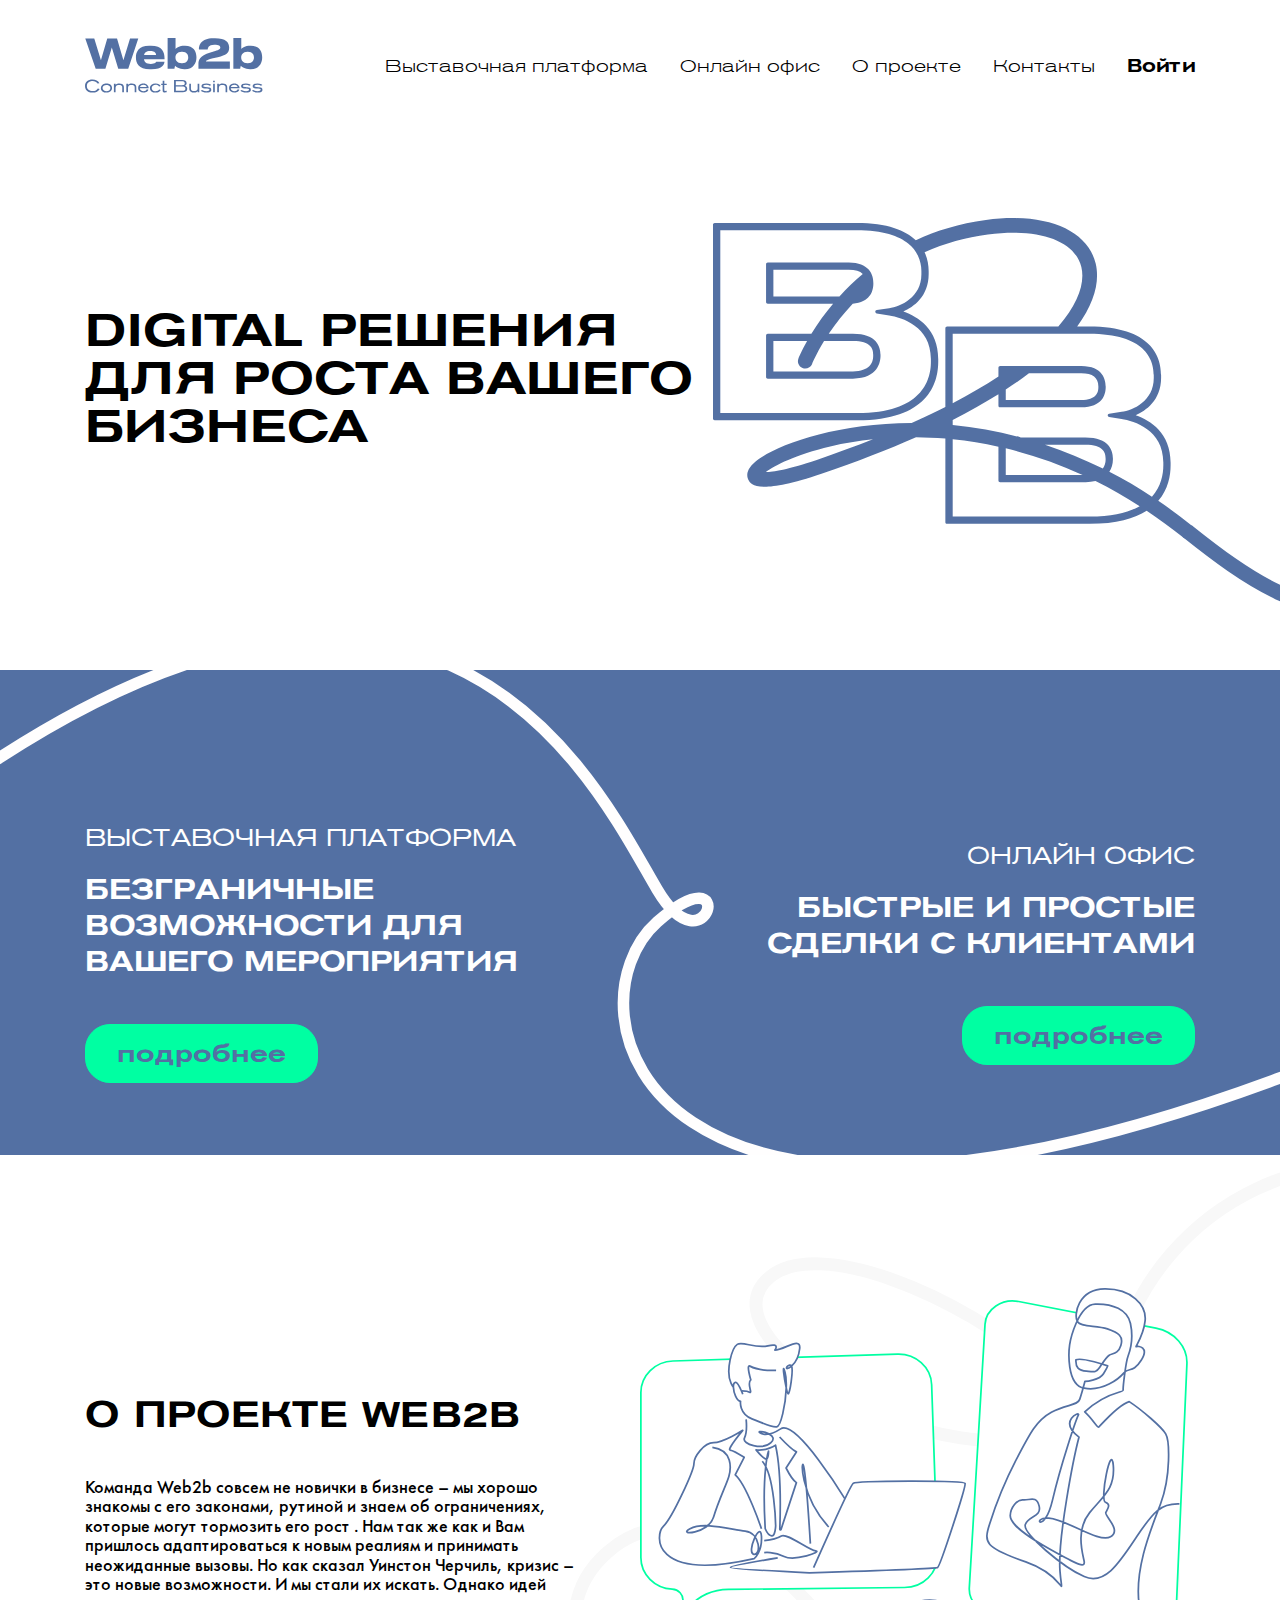
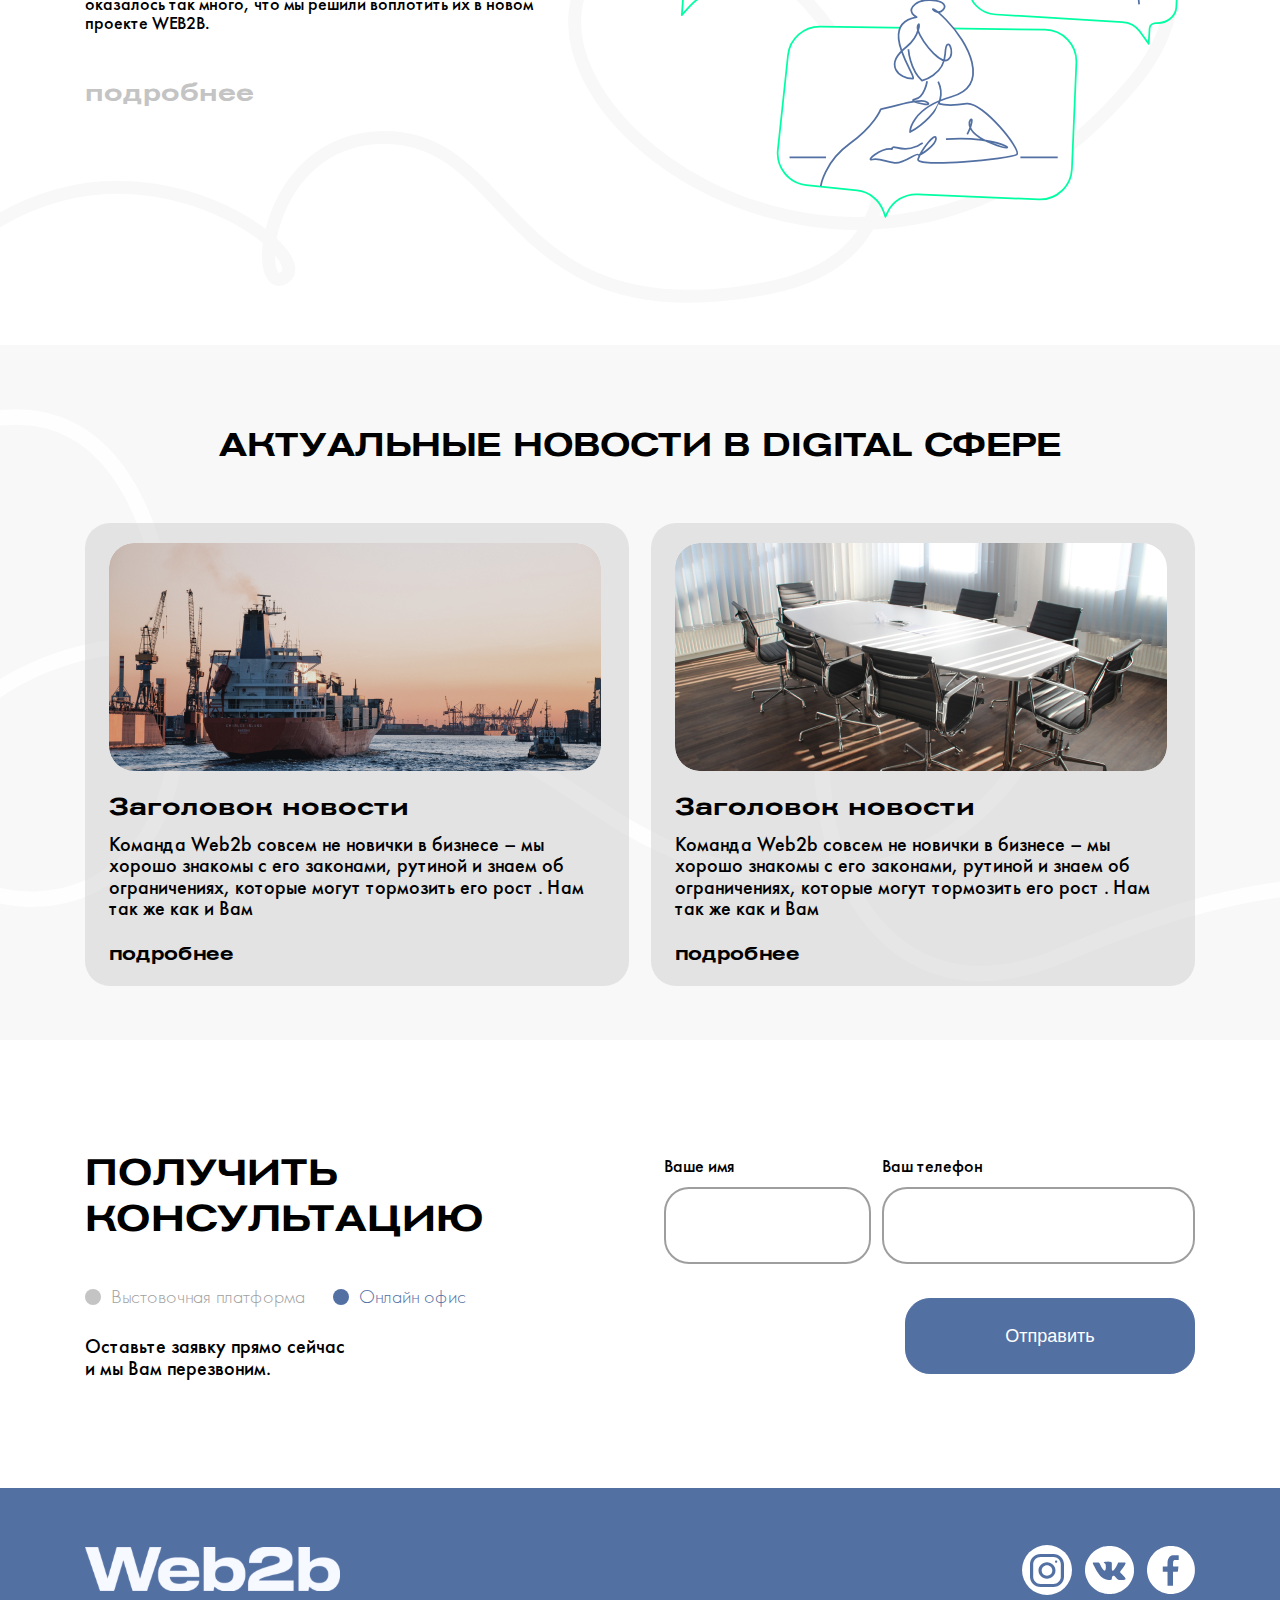
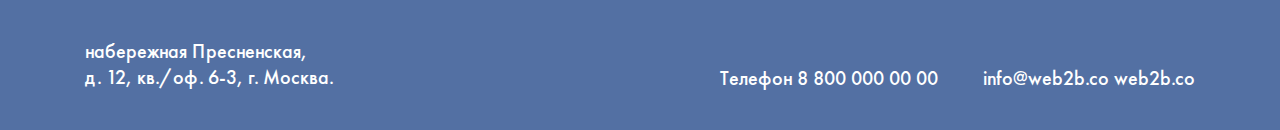
==== index.html @ a806c7de "create main page, desktop version" ====
<!doctype html>
<html lang="ru">

<head>
	<!-- Required meta tags -->
	<meta charset="utf-8">
	<meta name="viewport" content="width=device-width, initial-scale=1, shrink-to-fit=no">

	<!-- Styles -->
	<link rel="stylesheet" href="./css/styles.min.css">
	<title>Web2b</title>
</head>

<body>

	<header class="header">
		<div class="container">
			<div class="header__inner">
				<a href="/" class="logo__link">
					<img src="./img/logo.svg" alt="Web2b" class="logo">
				</a>
				<nav class="nav">
					<div class="nav__wrapper">
						<a href="#" class="nav__link">Выставочная платформа</a>
						<a href="#" class="nav__link">Онлайн офис</a>
						<a href="#" class="nav__link">О проекте</a>
						<a href="#" class="nav__link">Контакты</a>
						<a href="#" class="nav__link nav__link--enter"><b>Войти</b></a>
					</div>
				</nav>
			</div>
		</div>
	</header>

	<main>
		<section class="intro">
			<div class="container">
				<div class="intro__inner">
					<h1 class="intro__title">DIGITAL РЕШЕНИЯ<br>
						ДЛЯ РОСТА ВАШЕГО<br>
						БИЗНЕСА</h1>
					<img src="./img/main/intro.svg" alt="B2B" class="intro__logo">
				</div>
				<img src="./img/main/tail.svg" alt="Tail" class="intro__tail">
			</div>
		</section>

		<section class="capa">
			<div class="container">
				<div class="capa__inner">
					<div class="capa__item">
						<div class="capa__suptitle">ВЫСТАВОЧНАЯ ПЛАТФОРМА</div>
						<h2 class="capa__title">БЕЗГРАНИЧНЫЕ<br> ВОЗМОЖНОСТИ ДЛЯ<br> ВАШЕГО МЕРОПРИЯТИЯ</h2>
						<a href="#" class="capa__btn">подробнее</a>
					</div>

					<div class="capa__item">
						<div class="capa__suptitle">ОНЛАЙН ОФИС</div>
						<h2 class="capa__title">БЫСТРЫЕ И ПРОСТЫЕ<br> СДЕЛКИ С КЛИЕНТАМИ</h2>
						<a href="#" class="capa__btn">подробнее</a>
					</div>
				</div>
			</div>
			<!-- <img src="./img/main/capa.svg" alt="Background" class="capa__bg"> -->
		</section>

		<section class="about">
			<div class="container">
				<div class="about__inner">
					<div class="about__content">
						<h2 class="about__title">О ПРОЕКТЕ WEB2B</h2>
						<p class="about__text">
							Команда Web2b совсем не новички в бизнесе – мы хорошо знакомы с его законами, рутиной и знаем об
							ограничениях, которые могут тормозить его рост . Нам так же как и Вам пришлось адаптироваться к новым
							реалиям и принимать неожиданные вызовы. Но как сказал Уинстон Черчиль, кризис – это новые возможности. И
							мы стали их искать. Однако идей оказалось так много, что мы решили воплотить их в новом проекте WEB2B.
						</p>

						<p class="about__text about__text--hidden">
							Посещала ли Вас следующая мысль, когда вы собирали чемодан в очередную поездку на выставку или подписывали
							очередной счет на оплату накладных выставочных расходов: как было бы удобно не тратить 2-3 дня на
							командировку, а увидеть всю экспозицию на планшете, пообщаться с представителями компаний, увидеть их
							продукты и совершить сделку здесь и сейчас? Уверены, ответ утвердительный.
						</p>
						<a href="#" class="about__showmore">подробнее</a>
					</div>
					<img src="./img/main/about.svg" alt="Image" class="about__img">
				</div>
			</div>
		</section>

		<section class="news">
			<div class="container">
				<h2 class="news__title">АКТУАЛЬНЫЕ НОВОСТИ В DIGITAL СФЕРЕ</h2>
				<div class="news__inner">
					<div class="news__item">
						<img src="./img/main/news-1.jpg" alt="News" class="news__img">
						<h3 class="news__item__title">Заголовок новости</h3>
						<p class="news__description">Команда Web2b совсем не новички в бизнесе – мы хорошо знакомы с его законами,
							рутиной и знаем об ограничениях, которые могут тормозить его рост . Нам так же как и Вам </p>
						<a href="#" class="news__link">подробнее</a>
					</div>

					<div class="news__item">
						<img src="./img/main/news-2.jpg" alt="News" class="news__img">
						<h3 class="news__item__title">Заголовок новости</h3>
						<p class="news__description">Команда Web2b совсем не новички в бизнесе – мы хорошо знакомы с его законами,
							рутиной и знаем об ограничениях, которые могут тормозить его рост . Нам так же как и Вам </p>
						<a href="#" class="news__link">подробнее</a>
					</div>
				</div>
			</div>
		</section>

		<section class="help">
			<div class="container">
				<form class="form__radio" name="form__radio" id="form__radio">
					<div class="help__inner">
						<div class="help__content">
							<h2 class="help__title">Получить консультацию</h2>
							<div class="radio__wrapper">
								<div class="radio__item">
									<input type="radio" class="radio" name="radio" id="radio-1">
									<label class="radio__text" for="radio-1">Выстовочная платформа</label>
								</div>

								<div class="radio__item">
									<input type="radio" class="radio" name="radio" id="radio-2" checked>
									<label for="radio-2" class="radio__text">Онлайн офис</label>
								</div>
							</div>
							<p class="help__description">
								Оставьте заявку прямо сейчас<br>
								и мы Вам перезвоним.
							</p>
						</div>
						<div class="form__wrapper">
							<div class="form__fields">
								<div class="form__item">
									<label for="name" class="form__label">Ваше имя</label>
									<input id="name" type="text" class="form__input" required>
								</div>
								<div class="form__item">
									<label for="phone" class="form__label">Ваш телефон</label>
									<input id="phone" type="tel" class="form__input" required>
								</div>
							</div>
							<button class="form__btn" type="submit">Отправить</button>
						</div>
					</div>
				</form>
			</div>
		</section>
	</main>

	<footer class="footer">
		<div class="container">
			<div class="footer__inner">
				<div class="footer__left">
					<a href="/" class="logo__link">
						<img src="./img/logo-white.svg" alt="Web2b" class="logo">
					</a>
					<p class="footer__address">
						набережная Пресненская,<br>
						д. 12,
						кв./оф. 6-3, г. Москва.
					</p>
				</div>
				<div class="footer__right">
					<div class="social">
						<a href="#" class="social__item">
							<img src="./img/instagram.svg" alt="instagram">
						</a>
						<a href="#" class="social__item">
							<img src="./img/vk.svg" alt="vkontakte">
						</a>
						<a href="#" class="social__item">
							<img src="./img/fa.svg" alt="facebook">
						</a>
					</div>
					<div class="footer__contacts">
						<div class="footer__phone">
							Телефон 8 800 000 00 00
						</div>
						<div class="footer__email">
							info@web2b.co
							web2b.co
						</div>
					</div>
				</div>
			</div>
		</div>
	</footer>

	<!-- jQuery -->
	<script src="./js/include/jquery.min.js"></script>

	<!-- jQuery maskedinput -->
	<script src="./js/include/jquery.maskedinput.min.js"></script>

	<!-- Custom JS -->
	<script src="./js/scripts.min.js"></script>
</body>

</html>
---- css/styles.min.css ----
*{-webkit-box-sizing:border-box;box-sizing:border-box}a,abbr,acronym,address,applet,article,aside,audio,b,big,blockquote,body,canvas,caption,center,cite,code,dd,del,details,dfn,div,dl,dt,em,embed,fieldset,figcaption,figure,footer,form,h1,h2,h3,h4,h5,h6,header,hgroup,html,i,iframe,img,ins,kbd,label,legend,li,mark,menu,nav,object,ol,output,p,pre,q,ruby,s,samp,section,small,span,strike,strong,sub,summary,sup,table,tbody,td,tfoot,th,thead,time,tr,tt,u,ul,var,video{margin:0;padding:0;border:0;font-size:100%;font:inherit;vertical-align:baseline}article,aside,details,figcaption,figure,footer,header,hgroup,menu,nav,section{display:block}body{line-height:1}ol,ul{list-style:none}blockquote,q{quotes:none}blockquote:after,blockquote:before,q:after,q:before{content:"";content:none}table{border-collapse:collapse;border-spacing:0}html{overflow-x:hidden}body{font-family:"Akzidenz-Grotesk Pro";font-weight:300;font-size:18px;line-height:82.9%;color:#000;position:relative;overflow-x:hidden;min-width:320px;-webkit-box-sizing:border-box;box-sizing:border-box}img{max-width:100%}.no-xl{display:none}.xl{display:inline-block}.slick-slide{outline:0}.container{width:100%;max-width:1140px;margin:0 auto;padding:0 15px}.header{padding-top:38px}.header__inner{display:-webkit-box;display:-webkit-flex;display:-ms-flexbox;display:flex;-webkit-box-align:center;-webkit-align-items:center;-ms-flex-align:center;align-items:center;-webkit-box-pack:justify;-webkit-justify-content:space-between;-ms-flex-pack:justify;justify-content:space-between}.logo__link{-webkit-transition:all .2s linear;-o-transition:all .2s linear;transition:all .2s linear}.logo__link:hover{opacity:.7}.nav__wrapper{display:-webkit-box;display:-webkit-flex;display:-ms-flexbox;display:flex;-webkit-box-align:center;-webkit-align-items:center;-ms-flex-align:center;align-items:center;-webkit-box-pack:end;-webkit-justify-content:flex-end;-ms-flex-pack:end;justify-content:flex-end}.nav__link{display:inline-block;margin-left:32px;text-decoration:none;color:#000;border-bottom:1px solid transparent;-webkit-transition:all .2s linear;-o-transition:all .2s linear;transition:all .2s linear}.nav__link:hover{border-color:#000}.nav__link:first-child{margin-left:0}.nav__link--enter{font-weight:500}.nav__link--enter:hover{border-color:transparent;opacity:.7}.intro{padding-top:123px;height:575px}.intro .container{position:relative}.intro__tail{position:absolute;right:-135px;bottom:-80px}.intro__inner{display:-webkit-box;display:-webkit-flex;display:-ms-flexbox;display:flex;-webkit-box-align:center;-webkit-align-items:center;-ms-flex-align:center;align-items:center;-webkit-box-pack:justify;-webkit-justify-content:space-between;-ms-flex-pack:justify;justify-content:space-between}.intro__title{font-style:normal;font-weight:500;font-size:46px;line-height:105.8%}.capa{background:#5370a3 url(../img/main/capa.svg) no-repeat center;background-size:cover;padding-top:152px;padding-bottom:72px;position:relative}.capa__inner{display:-webkit-box;display:-webkit-flex;display:-ms-flexbox;display:flex;-webkit-box-align:center;-webkit-align-items:center;-ms-flex-align:center;align-items:center;-webkit-box-pack:justify;-webkit-justify-content:space-between;-ms-flex-pack:justify;justify-content:space-between}.capa__item:last-child{text-align:right}.capa__item:last-child .capa__title{text-align:right}.capa__suptitle{font-style:normal;font-weight:400;font-size:24px;line-height:31px;color:#fff;margin-bottom:18px}.capa__title{font-style:normal;font-weight:500;font-size:28px;line-height:36px;color:#fff;margin-bottom:45px}.capa__btn{-webkit-transition:all .2s linear;-o-transition:all .2s linear;transition:all .2s linear;display:inline-block;font-weight:500;font-size:24px;line-height:31px;color:#5370a3;background:#00ffa2;text-decoration:none;border:1px solid #00ffa2;border-radius:25px;padding:13px 31px;z-index:4}.capa__btn:hover{color:#00ffa2;background:0 0}.about{height:790px;background:url(../img/main/about__bg.svg) no-repeat center;background-size:cover;display:-webkit-box;display:-webkit-flex;display:-ms-flexbox;display:flex;-webkit-box-align:center;-webkit-align-items:center;-ms-flex-align:center;align-items:center;-webkit-box-pack:center;-webkit-justify-content:center;-ms-flex-pack:center;justify-content:center}.about__inner{display:-webkit-box;display:-webkit-flex;display:-ms-flexbox;display:flex;-webkit-box-align:center;-webkit-align-items:center;-ms-flex-align:center;align-items:center;-webkit-box-pack:justify;-webkit-justify-content:space-between;-ms-flex-pack:justify;justify-content:space-between}.about__title{font-weight:500;font-size:36px;line-height:46px;margin-bottom:40px}.about__text{font-family:"Futura PT";font-style:normal;font-weight:400;font-size:18px;line-height:108%}.about__text--hidden{display:none;margin-top:25px}.about__text--hidden.active{display:block}.about__showmore{display:inline-block;margin-top:44px;color:#c4c4c4;font-weight:500;font-size:24px;line-height:31px;text-decoration:none;border-bottom:1px solid transparent;-webkit-transition:all .2s linear;-o-transition:all .2s linear;transition:all .2s linear}.about__showmore:hover{border-color:#c4c4c4}.about__content{width:45%}.about__img{width:50%}.news{background:#f8f8f8 url(../img/main/news__bg.svg) no-repeat center;background-size:cover;padding-top:79px;padding-bottom:54px}.news__title{font-weight:500;font-size:32px;line-height:41px;text-align:center;margin-bottom:58px}.news__inner{display:-webkit-box;display:-webkit-flex;display:-ms-flexbox;display:flex;-webkit-box-align:start;-webkit-align-items:flex-start;-ms-flex-align:start;align-items:flex-start;-webkit-box-pack:justify;-webkit-justify-content:space-between;-ms-flex-pack:justify;justify-content:space-between}.news__item{background:rgba(196,196,196,.4);border-radius:25px;padding:20px 24px;width:49%}.news__img{width:492px;height:228px;max-width:492px;max-height:228px;border-radius:25px}.news__item__title{font-weight:500;font-size:24px;line-height:31px;margin-top:18px;margin-bottom:12px}.news__description{font-family:Futura PT;font-style:normal;font-weight:400;font-size:20px;line-height:108%}.news__link{display:inline-block;font-weight:500;font-size:18px;line-height:23px;margin-top:22px;color:#000;text-decoration:none;border-bottom:1px solid transparent;-webkit-transition:all .2s linear;-o-transition:all .2s linear;transition:all .2s linear}.news__link:hover{border-color:#000}.help{overflow:hidden;padding:109px 0}.help__inner{display:-webkit-box;display:-webkit-flex;display:-ms-flexbox;display:flex;-webkit-box-align:center;-webkit-align-items:center;-ms-flex-align:center;align-items:center;-webkit-box-pack:justify;-webkit-justify-content:space-between;-ms-flex-pack:justify;justify-content:space-between}.help__title{font-weight:500;font-size:36px;line-height:46px;text-transform:uppercase}.radio__wrapper{margin-top:45px;display:-webkit-box;display:-webkit-flex;display:-ms-flexbox;display:flex;-webkit-box-align:center;-webkit-align-items:center;-ms-flex-align:center;align-items:center;-webkit-box-pack:start;-webkit-justify-content:flex-start;-ms-flex-pack:start;justify-content:flex-start;font-family:Futura PT;font-style:normal;font-weight:300;font-size:20px;line-height:108%;color:#9e9e9e}.radio__item:first-child{margin-right:28px}.radio{position:absolute;z-index:-1;opacity:0}.radio+label{display:-webkit-inline-box;display:-webkit-inline-flex;display:-ms-inline-flexbox;display:inline-flex;-webkit-box-align:center;-webkit-align-items:center;-ms-flex-align:center;align-items:center;-webkit-user-select:none;-moz-user-select:none;-ms-user-select:none;user-select:none}.radio+label::before{content:"";display:inline-block;width:16px;height:16px;-webkit-flex-shrink:0;-ms-flex-negative:0;flex-shrink:0;-webkit-box-flex:0;-webkit-flex-grow:0;-ms-flex-positive:0;flex-grow:0;background:#c4c4c4;border-radius:50%;margin-right:10px;background-repeat:no-repeat;background-position:center center;background-size:50% 50%}.radio:checked+label{color:#5370a3}.radio:checked+label::before{border-color:#5370a3;background-color:#5370a3}.help__description{font-family:Futura PT;font-style:normal;font-weight:400;font-size:20px;line-height:108%;margin-top:27px}.form__item{display:-webkit-box;display:-webkit-flex;display:-ms-flexbox;display:flex;-webkit-box-align:start;-webkit-align-items:flex-start;-ms-flex-align:start;align-items:flex-start;-webkit-box-pack:start;-webkit-justify-content:flex-start;-ms-flex-pack:start;justify-content:flex-start;-webkit-box-orient:vertical;-webkit-box-direction:normal;-webkit-flex-direction:column;-ms-flex-direction:column;flex-direction:column}.form__wrapper{width:55%;text-align:right}.form__fields{display:-webkit-box;display:-webkit-flex;display:-ms-flexbox;display:flex;-webkit-box-align:center;-webkit-align-items:center;-ms-flex-align:center;align-items:center;-webkit-box-pack:justify;-webkit-justify-content:space-between;-ms-flex-pack:justify;justify-content:space-between;width:100%}.form__item:first-child{width:39%}.form__item:last-child{width:59%}.form__label{font-family:Futura PT;font-style:normal;font-weight:400;font-size:18px;line-height:23px;margin-bottom:10px}.form__input{border:2px solid #9e9e9e;-webkit-box-sizing:border-box;box-sizing:border-box;border-radius:25px;height:77px;outline:0;width:100%;text-align:center;font-family:Futura PT;font-style:normal;font-weight:400;font-size:24px;line-height:31px;color:#000}.form__input:active,.form__input:focus,.form__input:hover{outline:0}.form__btn{margin-top:34px;width:290px;height:76px;background:#5370a3;border-radius:25px;border:none;outline:0;color:#fff;font-weight:500;font-size:18px;line-height:23px;cursor:pointer;border:1px solid #5370a3;-webkit-transition:all .2s linear;-o-transition:all .2s linear;transition:all .2s linear}.form__btn:hover{color:#5370a3;background:0 0}.footer{background:#5370a3;padding-top:57px;padding-bottom:39px;font-family:Futura PT;font-style:normal;font-weight:400;font-size:20px;line-height:26px;color:#fff}.footer__inner{display:-webkit-box;display:-webkit-flex;display:-ms-flexbox;display:flex;-webkit-box-align:center;-webkit-align-items:center;-ms-flex-align:center;align-items:center;-webkit-box-pack:justify;-webkit-justify-content:space-between;-ms-flex-pack:justify;justify-content:space-between}.footer__address{margin-top:41px}.social{display:-webkit-box;display:-webkit-flex;display:-ms-flexbox;display:flex;-webkit-box-align:center;-webkit-align-items:center;-ms-flex-align:center;align-items:center;-webkit-box-pack:end;-webkit-justify-content:flex-end;-ms-flex-pack:end;justify-content:flex-end}.social__item{margin-left:13px;-webkit-transition:opacity .2s linear;-o-transition:opacity .2s linear;transition:opacity .2s linear}.social__item:first-child{margin-left:0}.social__item:hover{opacity:.7}.footer__contacts{display:-webkit-box;display:-webkit-flex;display:-ms-flexbox;display:flex;-webkit-box-align:center;-webkit-align-items:center;-ms-flex-align:center;align-items:center;-webkit-box-pack:end;-webkit-justify-content:flex-end;-ms-flex-pack:end;justify-content:flex-end;margin-top:64px}.footer__email{margin-left:45px}@media (max-width:1199px){.no-md{display:none}.md{display:inline-block}}@media (max-width:767px){.no-xs{display:none}.xs{display:inline-block}}@font-face{font-family:"Akzidenz-Grotesk Pro";src:url(../fonts/akzidenzgroteskpro/akzidenzgroteskpro-lightex.ttf) format("truetype");font-weight:300;font-style:normal}@font-face{font-family:"Akzidenz-Grotesk Pro";src:url(../fonts/akzidenzgroteskpro/akzidenzgroteskpro-ext.ttf) format("truetype");font-weight:400;font-style:normal}@font-face{font-family:"Akzidenz-Grotesk Pro";src:url(../fonts/akzidenzgroteskpro/akzidenzgroteskpro-mdex.ttf) format("truetype");font-weight:500;font-style:normal}@font-face{font-family:"Akzidenz-Grotesk Pro";src:url(../fonts/akzidenzgroteskpro/akzidenzgroteskpro-boldex.ttf) format("truetype");font-weight:700;font-style:normal}@font-face{font-family:"Futura PT";src:url(../fonts/futurapt/futura_pt_light.ttf) format("truetype");font-weight:300;font-style:normal}@font-face{font-family:"Futura PT";src:url(../fonts/futurapt/FuturaPT-Medium.ttf) format("truetype");font-weight:500;font-style:normal}
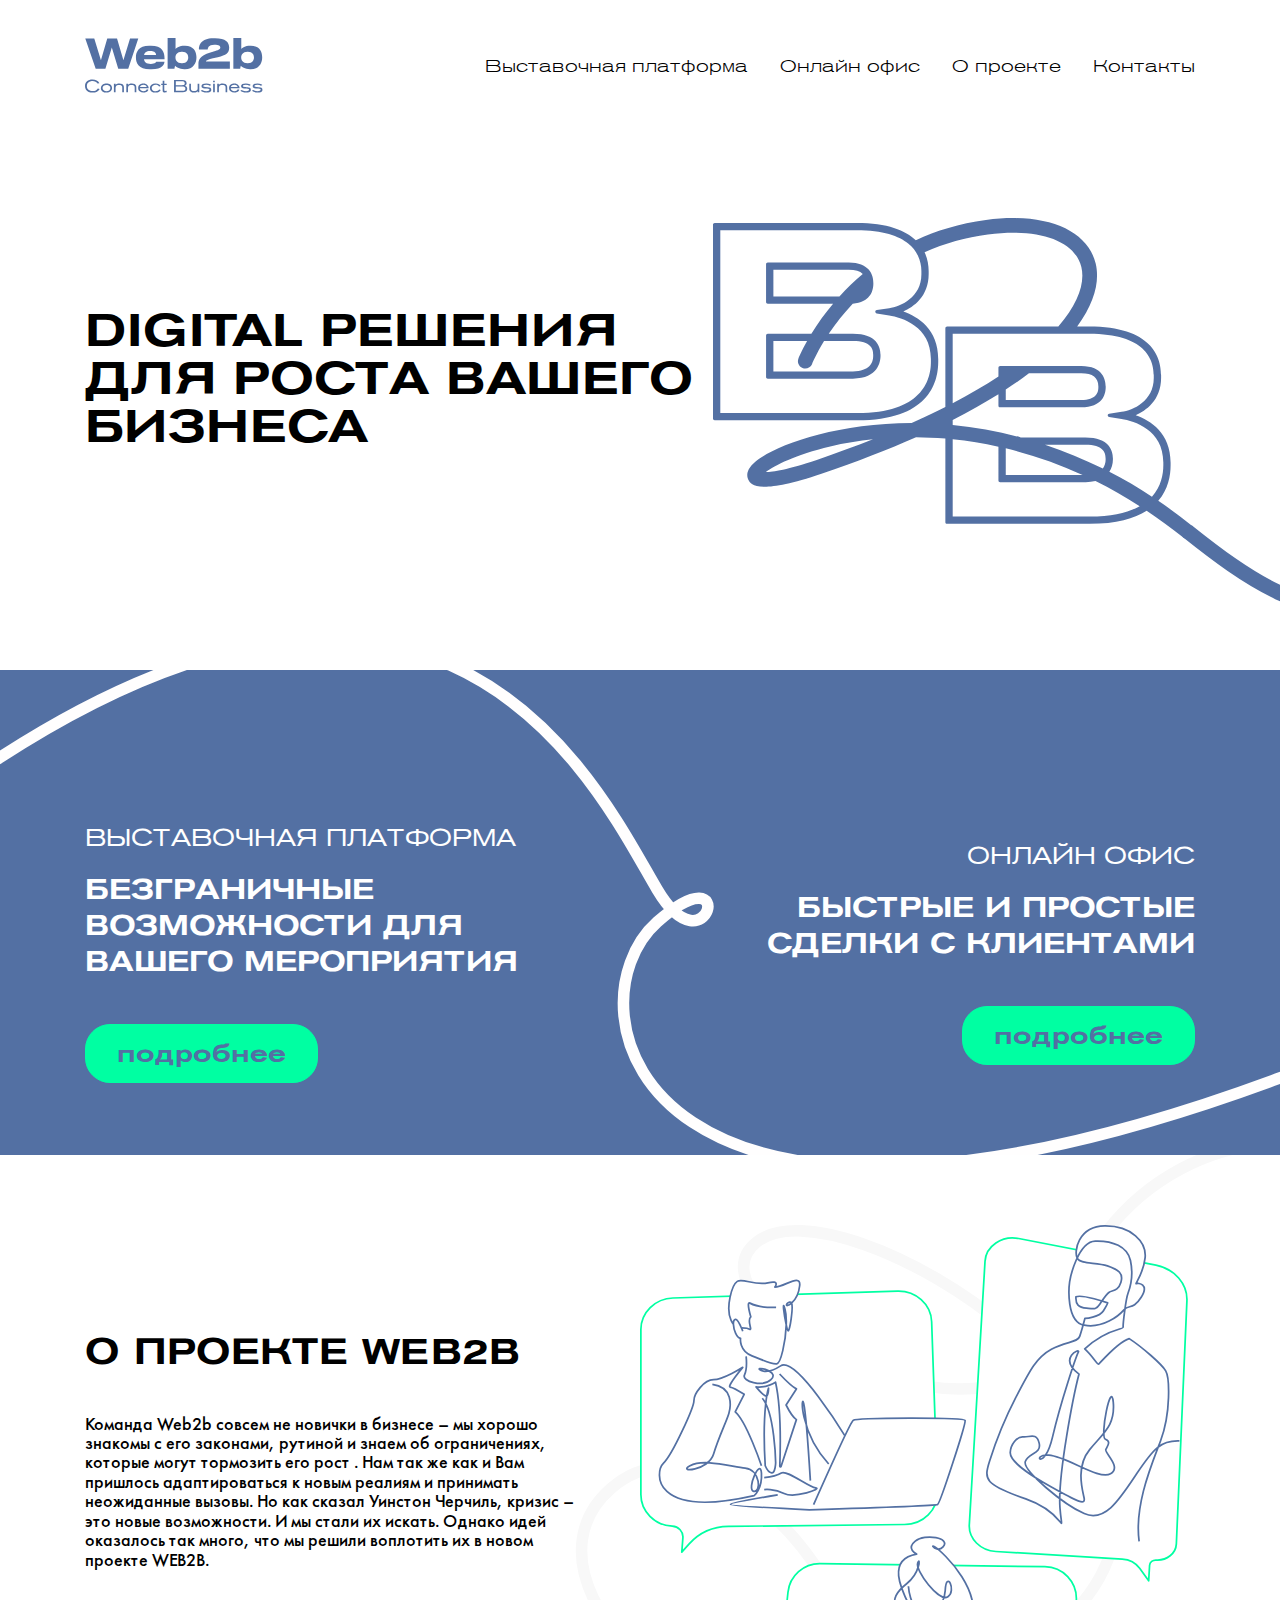
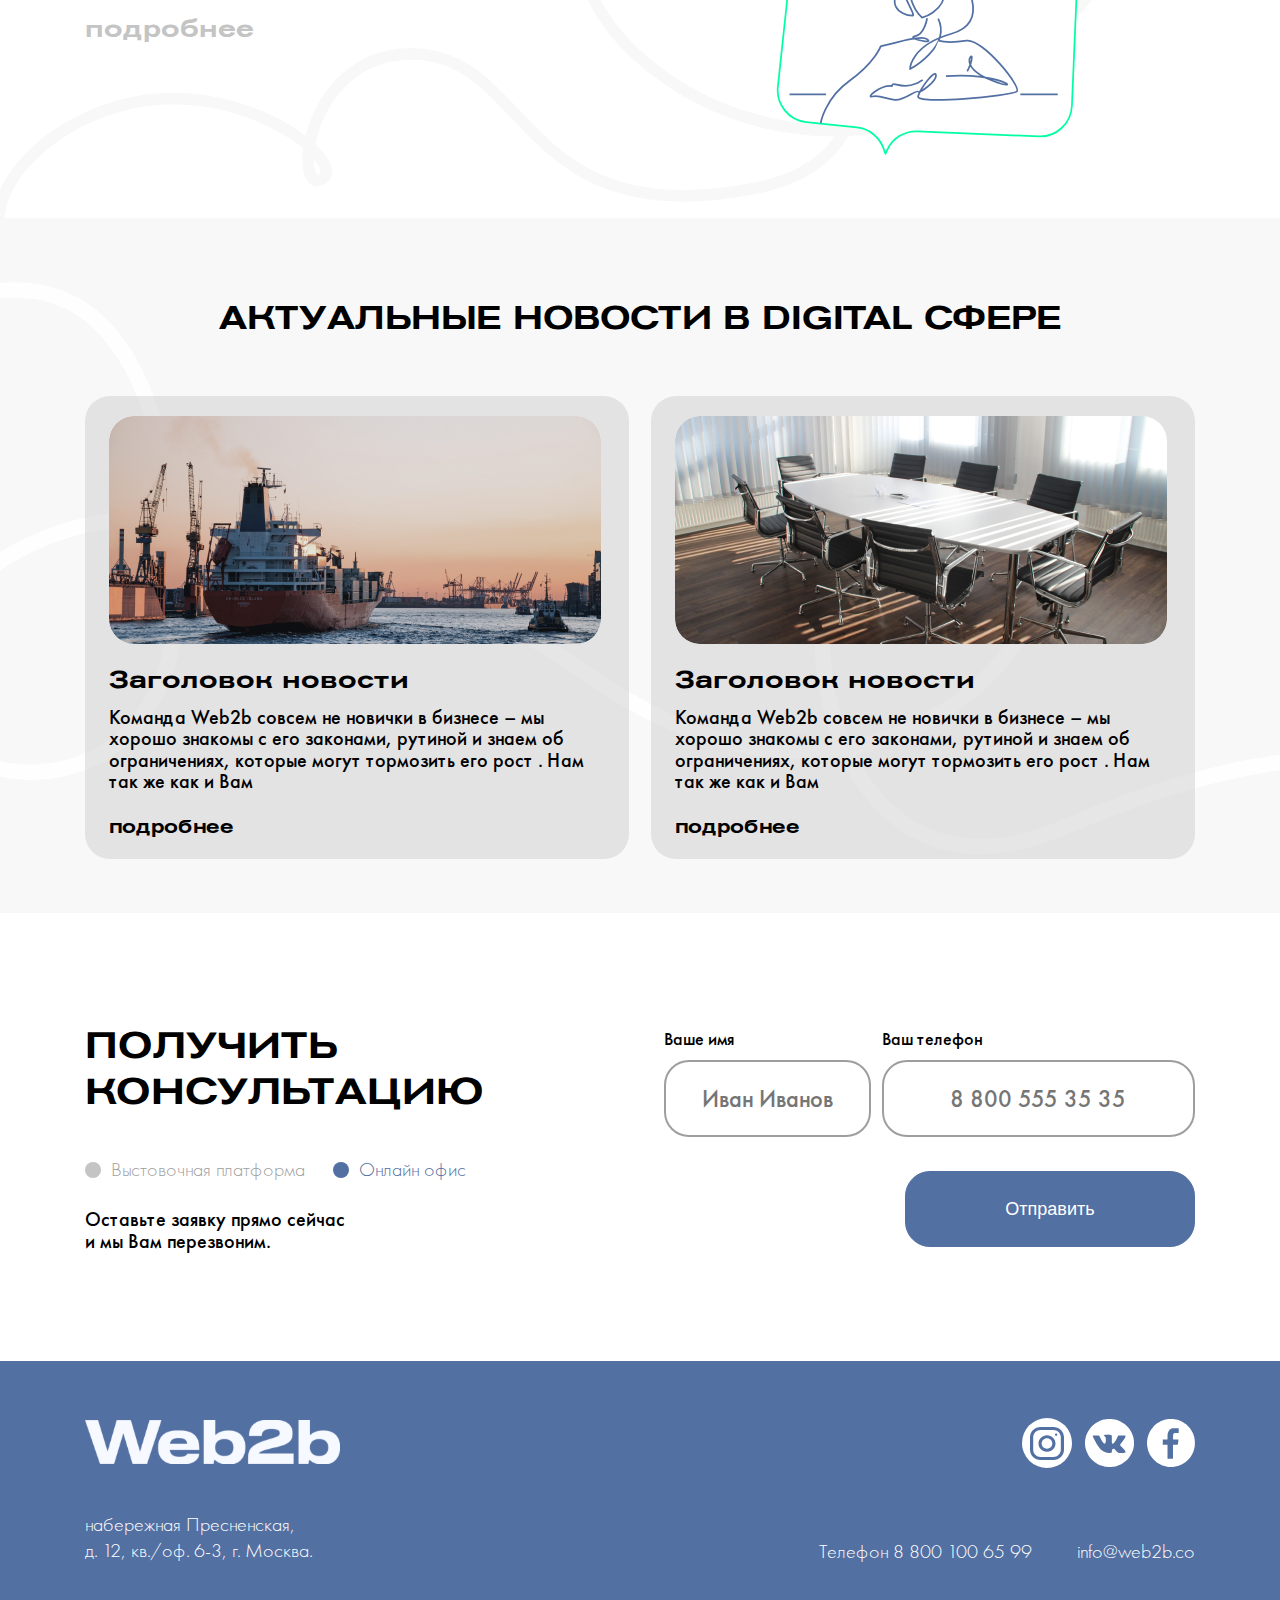
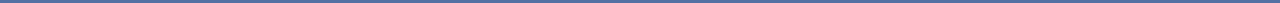
==== commit 742a471c: "enter changes" ====
--- a/index.html
+++ b/index.html
@@ -23,9 +23,8 @@
 					<div class="nav__wrapper">
 						<a href="#" class="nav__link">Выставочная платформа</a>
 						<a href="#" class="nav__link">Онлайн офис</a>
-						<a href="#" class="nav__link">О проекте</a>
-						<a href="#" class="nav__link">Контакты</a>
-						<a href="#" class="nav__link nav__link--enter"><b>Войти</b></a>
+						<a href="#about" class="nav__link">О проекте</a>
+						<a href="#footer" class="nav__link">Контакты</a>
 					</div>
 				</nav>
 			</div>
@@ -64,7 +63,7 @@
 			<!-- <img src="./img/main/capa.svg" alt="Background" class="capa__bg"> -->
 		</section>
 
-		<section class="about">
+		<section class="about" id="about">
 			<div class="container">
 				<div class="about__inner">
 					<div class="about__content">
@@ -138,11 +137,11 @@
 							<div class="form__fields">
 								<div class="form__item">
 									<label for="name" class="form__label">Ваше имя</label>
-									<input id="name" type="text" class="form__input" required>
+									<input id="name" type="text" class="form__input" placeholder="Иван Иванов" required>
 								</div>
 								<div class="form__item">
 									<label for="phone" class="form__label">Ваш телефон</label>
-									<input id="phone" type="tel" class="form__input" required>
+									<input id="phone" type="tel" class="form__input" placeholder="8 800 555 35 35" required>
 								</div>
 							</div>
 							<button class="form__btn" type="submit">Отправить</button>
@@ -153,7 +152,7 @@
 		</section>
 	</main>
 
-	<footer class="footer">
+	<footer class="footer" id="footer">
 		<div class="container">
 			<div class="footer__inner">
 				<div class="footer__left">
@@ -180,11 +179,10 @@
 					</div>
 					<div class="footer__contacts">
 						<div class="footer__phone">
-							Телефон 8 800 000 00 00
+							Телефон 8 800 100 65 99
 						</div>
 						<div class="footer__email">
 							info@web2b.co
-							web2b.co
 						</div>
 					</div>
 				</div>
--- a/css/styles.min.css
+++ b/css/styles.min.css
@@ -1 +1 @@
-*{-webkit-box-sizing:border-box;box-sizing:border-box}a,abbr,acronym,address,applet,article,aside,audio,b,big,blockquote,body,canvas,caption,center,cite,code,dd,del,details,dfn,div,dl,dt,em,embed,fieldset,figcaption,figure,footer,form,h1,h2,h3,h4,h5,h6,header,hgroup,html,i,iframe,img,ins,kbd,label,legend,li,mark,menu,nav,object,ol,output,p,pre,q,ruby,s,samp,section,small,span,strike,strong,sub,summary,sup,table,tbody,td,tfoot,th,thead,time,tr,tt,u,ul,var,video{margin:0;padding:0;border:0;font-size:100%;font:inherit;vertical-align:baseline}article,aside,details,figcaption,figure,footer,header,hgroup,menu,nav,section{display:block}body{line-height:1}ol,ul{list-style:none}blockquote,q{quotes:none}blockquote:after,blockquote:before,q:after,q:before{content:"";content:none}table{border-collapse:collapse;border-spacing:0}html{overflow-x:hidden}body{font-family:"Akzidenz-Grotesk Pro";font-weight:300;font-size:18px;line-height:82.9%;color:#000;position:relative;overflow-x:hidden;min-width:320px;-webkit-box-sizing:border-box;box-sizing:border-box}img{max-width:100%}.no-xl{display:none}.xl{display:inline-block}.slick-slide{outline:0}.container{width:100%;max-width:1140px;margin:0 auto;padding:0 15px}.header{padding-top:38px}.header__inner{display:-webkit-box;display:-webkit-flex;display:-ms-flexbox;display:flex;-webkit-box-align:center;-webkit-align-items:center;-ms-flex-align:center;align-items:center;-webkit-box-pack:justify;-webkit-justify-content:space-between;-ms-flex-pack:justify;justify-content:space-between}.logo__link{-webkit-transition:all .2s linear;-o-transition:all .2s linear;transition:all .2s linear}.logo__link:hover{opacity:.7}.nav__wrapper{display:-webkit-box;display:-webkit-flex;display:-ms-flexbox;display:flex;-webkit-box-align:center;-webkit-align-items:center;-ms-flex-align:center;align-items:center;-webkit-box-pack:end;-webkit-justify-content:flex-end;-ms-flex-pack:end;justify-content:flex-end}.nav__link{display:inline-block;margin-left:32px;text-decoration:none;color:#000;border-bottom:1px solid transparent;-webkit-transition:all .2s linear;-o-transition:all .2s linear;transition:all .2s linear}.nav__link:hover{border-color:#000}.nav__link:first-child{margin-left:0}.nav__link--enter{font-weight:500}.nav__link--enter:hover{border-color:transparent;opacity:.7}.intro{padding-top:123px;height:575px}.intro .container{position:relative}.intro__tail{position:absolute;right:-135px;bottom:-80px}.intro__inner{display:-webkit-box;display:-webkit-flex;display:-ms-flexbox;display:flex;-webkit-box-align:center;-webkit-align-items:center;-ms-flex-align:center;align-items:center;-webkit-box-pack:justify;-webkit-justify-content:space-between;-ms-flex-pack:justify;justify-content:space-between}.intro__title{font-style:normal;font-weight:500;font-size:46px;line-height:105.8%}.capa{background:#5370a3 url(../img/main/capa.svg) no-repeat center;background-size:cover;padding-top:152px;padding-bottom:72px;position:relative}.capa__inner{display:-webkit-box;display:-webkit-flex;display:-ms-flexbox;display:flex;-webkit-box-align:center;-webkit-align-items:center;-ms-flex-align:center;align-items:center;-webkit-box-pack:justify;-webkit-justify-content:space-between;-ms-flex-pack:justify;justify-content:space-between}.capa__item:last-child{text-align:right}.capa__item:last-child .capa__title{text-align:right}.capa__suptitle{font-style:normal;font-weight:400;font-size:24px;line-height:31px;color:#fff;margin-bottom:18px}.capa__title{font-style:normal;font-weight:500;font-size:28px;line-height:36px;color:#fff;margin-bottom:45px}.capa__btn{-webkit-transition:all .2s linear;-o-transition:all .2s linear;transition:all .2s linear;display:inline-block;font-weight:500;font-size:24px;line-height:31px;color:#5370a3;background:#00ffa2;text-decoration:none;border:1px solid #00ffa2;border-radius:25px;padding:13px 31px;z-index:4}.capa__btn:hover{color:#00ffa2;background:0 0}.about{height:790px;background:url(../img/main/about__bg.svg) no-repeat center;background-size:cover;display:-webkit-box;display:-webkit-flex;display:-ms-flexbox;display:flex;-webkit-box-align:center;-webkit-align-items:center;-ms-flex-align:center;align-items:center;-webkit-box-pack:center;-webkit-justify-content:center;-ms-flex-pack:center;justify-content:center}.about__inner{display:-webkit-box;display:-webkit-flex;display:-ms-flexbox;display:flex;-webkit-box-align:center;-webkit-align-items:center;-ms-flex-align:center;align-items:center;-webkit-box-pack:justify;-webkit-justify-content:space-between;-ms-flex-pack:justify;justify-content:space-between}.about__title{font-weight:500;font-size:36px;line-height:46px;margin-bottom:40px}.about__text{font-family:"Futura PT";font-style:normal;font-weight:400;font-size:18px;line-height:108%}.about__text--hidden{display:none;margin-top:25px}.about__text--hidden.active{display:block}.about__showmore{display:inline-block;margin-top:44px;color:#c4c4c4;font-weight:500;font-size:24px;line-height:31px;text-decoration:none;border-bottom:1px solid transparent;-webkit-transition:all .2s linear;-o-transition:all .2s linear;transition:all .2s linear}.about__showmore:hover{border-color:#c4c4c4}.about__content{width:45%}.about__img{width:50%}.news{background:#f8f8f8 url(../img/main/news__bg.svg) no-repeat center;background-size:cover;padding-top:79px;padding-bottom:54px}.news__title{font-weight:500;font-size:32px;line-height:41px;text-align:center;margin-bottom:58px}.news__inner{display:-webkit-box;display:-webkit-flex;display:-ms-flexbox;display:flex;-webkit-box-align:start;-webkit-align-items:flex-start;-ms-flex-align:start;align-items:flex-start;-webkit-box-pack:justify;-webkit-justify-content:space-between;-ms-flex-pack:justify;justify-content:space-between}.news__item{background:rgba(196,196,196,.4);border-radius:25px;padding:20px 24px;width:49%}.news__img{width:492px;height:228px;max-width:492px;max-height:228px;border-radius:25px}.news__item__title{font-weight:500;font-size:24px;line-height:31px;margin-top:18px;margin-bottom:12px}.news__description{font-family:Futura PT;font-style:normal;font-weight:400;font-size:20px;line-height:108%}.news__link{display:inline-block;font-weight:500;font-size:18px;line-height:23px;margin-top:22px;color:#000;text-decoration:none;border-bottom:1px solid transparent;-webkit-transition:all .2s linear;-o-transition:all .2s linear;transition:all .2s linear}.news__link:hover{border-color:#000}.help{overflow:hidden;padding:109px 0}.help__inner{display:-webkit-box;display:-webkit-flex;display:-ms-flexbox;display:flex;-webkit-box-align:center;-webkit-align-items:center;-ms-flex-align:center;align-items:center;-webkit-box-pack:justify;-webkit-justify-content:space-between;-ms-flex-pack:justify;justify-content:space-between}.help__title{font-weight:500;font-size:36px;line-height:46px;text-transform:uppercase}.radio__wrapper{margin-top:45px;display:-webkit-box;display:-webkit-flex;display:-ms-flexbox;display:flex;-webkit-box-align:center;-webkit-align-items:center;-ms-flex-align:center;align-items:center;-webkit-box-pack:start;-webkit-justify-content:flex-start;-ms-flex-pack:start;justify-content:flex-start;font-family:Futura PT;font-style:normal;font-weight:300;font-size:20px;line-height:108%;color:#9e9e9e}.radio__item:first-child{margin-right:28px}.radio{position:absolute;z-index:-1;opacity:0}.radio+label{display:-webkit-inline-box;display:-webkit-inline-flex;display:-ms-inline-flexbox;display:inline-flex;-webkit-box-align:center;-webkit-align-items:center;-ms-flex-align:center;align-items:center;-webkit-user-select:none;-moz-user-select:none;-ms-user-select:none;user-select:none}.radio+label::before{content:"";display:inline-block;width:16px;height:16px;-webkit-flex-shrink:0;-ms-flex-negative:0;flex-shrink:0;-webkit-box-flex:0;-webkit-flex-grow:0;-ms-flex-positive:0;flex-grow:0;background:#c4c4c4;border-radius:50%;margin-right:10px;background-repeat:no-repeat;background-position:center center;background-size:50% 50%}.radio:checked+label{color:#5370a3}.radio:checked+label::before{border-color:#5370a3;background-color:#5370a3}.help__description{font-family:Futura PT;font-style:normal;font-weight:400;font-size:20px;line-height:108%;margin-top:27px}.form__item{display:-webkit-box;display:-webkit-flex;display:-ms-flexbox;display:flex;-webkit-box-align:start;-webkit-align-items:flex-start;-ms-flex-align:start;align-items:flex-start;-webkit-box-pack:start;-webkit-justify-content:flex-start;-ms-flex-pack:start;justify-content:flex-start;-webkit-box-orient:vertical;-webkit-box-direction:normal;-webkit-flex-direction:column;-ms-flex-direction:column;flex-direction:column}.form__wrapper{width:55%;text-align:right}.form__fields{display:-webkit-box;display:-webkit-flex;display:-ms-flexbox;display:flex;-webkit-box-align:center;-webkit-align-items:center;-ms-flex-align:center;align-items:center;-webkit-box-pack:justify;-webkit-justify-content:space-between;-ms-flex-pack:justify;justify-content:space-between;width:100%}.form__item:first-child{width:39%}.form__item:last-child{width:59%}.form__label{font-family:Futura PT;font-style:normal;font-weight:400;font-size:18px;line-height:23px;margin-bottom:10px}.form__input{border:2px solid #9e9e9e;-webkit-box-sizing:border-box;box-sizing:border-box;border-radius:25px;height:77px;outline:0;width:100%;text-align:center;font-family:Futura PT;font-style:normal;font-weight:400;font-size:24px;line-height:31px;color:#000}.form__input:active,.form__input:focus,.form__input:hover{outline:0}.form__btn{margin-top:34px;width:290px;height:76px;background:#5370a3;border-radius:25px;border:none;outline:0;color:#fff;font-weight:500;font-size:18px;line-height:23px;cursor:pointer;border:1px solid #5370a3;-webkit-transition:all .2s linear;-o-transition:all .2s linear;transition:all .2s linear}.form__btn:hover{color:#5370a3;background:0 0}.footer{background:#5370a3;padding-top:57px;padding-bottom:39px;font-family:Futura PT;font-style:normal;font-weight:400;font-size:20px;line-height:26px;color:#fff}.footer__inner{display:-webkit-box;display:-webkit-flex;display:-ms-flexbox;display:flex;-webkit-box-align:center;-webkit-align-items:center;-ms-flex-align:center;align-items:center;-webkit-box-pack:justify;-webkit-justify-content:space-between;-ms-flex-pack:justify;justify-content:space-between}.footer__address{margin-top:41px}.social{display:-webkit-box;display:-webkit-flex;display:-ms-flexbox;display:flex;-webkit-box-align:center;-webkit-align-items:center;-ms-flex-align:center;align-items:center;-webkit-box-pack:end;-webkit-justify-content:flex-end;-ms-flex-pack:end;justify-content:flex-end}.social__item{margin-left:13px;-webkit-transition:opacity .2s linear;-o-transition:opacity .2s linear;transition:opacity .2s linear}.social__item:first-child{margin-left:0}.social__item:hover{opacity:.7}.footer__contacts{display:-webkit-box;display:-webkit-flex;display:-ms-flexbox;display:flex;-webkit-box-align:center;-webkit-align-items:center;-ms-flex-align:center;align-items:center;-webkit-box-pack:end;-webkit-justify-content:flex-end;-ms-flex-pack:end;justify-content:flex-end;margin-top:64px}.footer__email{margin-left:45px}@media (max-width:1199px){.no-md{display:none}.md{display:inline-block}}@media (max-width:767px){.no-xs{display:none}.xs{display:inline-block}}@font-face{font-family:"Akzidenz-Grotesk Pro";src:url(../fonts/akzidenzgroteskpro/akzidenzgroteskpro-lightex.ttf) format("truetype");font-weight:300;font-style:normal}@font-face{font-family:"Akzidenz-Grotesk Pro";src:url(../fonts/akzidenzgroteskpro/akzidenzgroteskpro-ext.ttf) format("truetype");font-weight:400;font-style:normal}@font-face{font-family:"Akzidenz-Grotesk Pro";src:url(../fonts/akzidenzgroteskpro/akzidenzgroteskpro-mdex.ttf) format("truetype");font-weight:500;font-style:normal}@font-face{font-family:"Akzidenz-Grotesk Pro";src:url(../fonts/akzidenzgroteskpro/akzidenzgroteskpro-boldex.ttf) format("truetype");font-weight:700;font-style:normal}@font-face{font-family:"Futura PT";src:url(../fonts/futurapt/futura_pt_light.ttf) format("truetype");font-weight:300;font-style:normal}@font-face{font-family:"Futura PT";src:url(../fonts/futurapt/FuturaPT-Medium.ttf) format("truetype");font-weight:500;font-style:normal}+.evolution{padding-top:65px;padding-bottom:50px;background:url(../img/exhibition/evolution.svg) no-repeat bottom}.evolution__inner{display:-webkit-box;display:-webkit-flex;display:-ms-flexbox;display:flex;-webkit-box-align:center;-webkit-align-items:center;-ms-flex-align:center;align-items:center;-webkit-box-pack:justify;-webkit-justify-content:space-between;-ms-flex-pack:justify;justify-content:space-between}.evolution__title{font-weight:500;font-size:36px;line-height:46px;margin-bottom:14px}.evolution__description{font-weight:300;font-size:20px;line-height:125.3%}.evolution__btn{display:-webkit-box;display:-webkit-flex;display:-ms-flexbox;display:flex;-webkit-box-align:center;-webkit-align-items:center;-ms-flex-align:center;align-items:center;-webkit-box-pack:center;-webkit-justify-content:center;-ms-flex-pack:center;justify-content:center;text-decoration:none;width:278px;height:77px;margin-top:36px;background:#5370a3;border-radius:25px;color:#fff;font-weight:500;font-size:18px;line-height:23px;cursor:pointer;border:1px solid #5370a3;-webkit-transition:all .2s linear;-o-transition:all .2s linear;transition:all .2s linear}.evolution__btn:hover{color:#5370a3;background:0 0}.evolution__content{width:39%}.evolution__video{width:59%;border-radius:25px}.video__wrapper{width:100%;height:auto;position:relative}.video{width:100%;height:100%;border-radius:25px;outline:0}.vedio__mask{width:100%;height:100%;background:rgba(83,112,163,.2);-webkit-backdrop-filter:blur(26px);backdrop-filter:blur(26px);opacity:.8;border-radius:25px;position:absolute;left:0;top:0;display:-webkit-box;display:-webkit-flex;display:-ms-flexbox;display:flex;-webkit-box-align:center;-webkit-align-items:center;-ms-flex-align:center;align-items:center;-webkit-box-pack:center;-webkit-justify-content:center;-ms-flex-pack:center;justify-content:center;cursor:pointer}.vedio__mask:hover .video__play{opacity:.7}.video__play{-webkit-transition:all .2s linear;-o-transition:all .2s linear;transition:all .2s linear}.video__placeholder{width:100%;height:100%}.functions{margin-top:50px;background:#5370a3;padding-top:51px;padding-bottom:29px;color:#fff}.slider__top{display:-webkit-box;display:-webkit-flex;display:-ms-flexbox;display:flex;-webkit-box-align:center;-webkit-align-items:center;-ms-flex-align:center;align-items:center;-webkit-box-pack:justify;-webkit-justify-content:space-between;-ms-flex-pack:justify;justify-content:space-between}.slider__bot{margin-top:66px;display:-webkit-box;display:-webkit-flex;display:-ms-flexbox;display:flex;-webkit-box-align:center;-webkit-align-items:center;-ms-flex-align:center;align-items:center;-webkit-box-pack:justify;-webkit-justify-content:space-between;-ms-flex-pack:justify;justify-content:space-between}.slider__title{font-style:normal;font-weight:500;font-size:32px;line-height:41px;width:35%}.slider__description{font-weight:400;font-size:18px;line-height:23px;text-align:right;text-align:right;width:65%}.slider__subtitle{font-style:normal;font-weight:500;font-size:24px;line-height:31px;margin-bottom:25px}.slider__list__item{font-weight:300;font-size:18px;line-height:82.9%;margin-bottom:15px}.slider__nav{margin-top:7px;z-index:3;bottom:15px;left:50%}.slider__nav__wrapper{display:-webkit-box;display:-webkit-flex;display:-ms-flexbox;display:flex;-webkit-box-align:center;-webkit-align-items:center;-ms-flex-align:center;align-items:center;-webkit-box-pack:center;-webkit-justify-content:center;-ms-flex-pack:center;justify-content:center}.slider__nav__item{display:block;width:13px;height:13px;max-width:13px;max-height:13px;background:0 0;border:1px solid #fff;border-radius:50%;margin:0 5px;cursor:pointer;position:relative}.slider__nav__item span{display:none}.slider__nav__item.slick-current{background:#00ffa2;overflow:visible;position:relative}.slider__text{color:#00ffa2;font-weight:500;font-size:14px;line-height:18px;margin-bottom:8px}.benefits{padding:50px 0;background:url(../img/exhibition/benefits__bg.svg) no-repeat center;background-size:cover}.benefits__top{display:-webkit-box;display:-webkit-flex;display:-ms-flexbox;display:flex;-webkit-box-align:center;-webkit-align-items:center;-ms-flex-align:center;align-items:center;-webkit-box-pack:justify;-webkit-justify-content:space-between;-ms-flex-pack:justify;justify-content:space-between;width:100%;margin-bottom:77px}.benefits__title{font-weight:500;font-size:32px;line-height:41px}.benefits__subtitle{font-style:normal;font-weight:300;font-size:18px;line-height:23px;text-align:right}.benefits__inner{display:-webkit-box;display:-webkit-flex;display:-ms-flexbox;display:flex;-webkit-box-align:center;-webkit-align-items:center;-ms-flex-align:center;align-items:center;-webkit-box-pack:justify;-webkit-justify-content:space-between;-ms-flex-pack:justify;justify-content:space-between;-webkit-flex-wrap:wrap;-ms-flex-wrap:wrap;flex-wrap:wrap}.benefits__item{margin-bottom:50px;width:25%}.benefits__item:nth-child(12),.benefits__item:nth-child(4),.benefits__item:nth-child(8){width:150px}.benefits__name{margin-top:41px;font-style:normal;font-weight:400;font-size:20px;line-height:26px}.tarifs{padding:51px 0;background:#f8f8f8 url(../img/exhibition/tarifs.svg) no-repeat center;background-size:cover}.tarifs__title{font-weight:500;font-size:32px;line-height:41px;margin-bottom:50px}.tarifs__inner{display:-webkit-box;display:-webkit-flex;display:-ms-flexbox;display:flex;-webkit-box-align:center;-webkit-align-items:center;-ms-flex-align:center;align-items:center;-webkit-box-pack:justify;-webkit-justify-content:space-between;-ms-flex-pack:justify;justify-content:space-between}.tarifs__item{background:rgba(196,196,196,.4);border-radius:25px;padding:20px 18px;width:42%;height:728px;position:relative;display:-webkit-box;display:-webkit-flex;display:-ms-flexbox;display:flex;-webkit-box-orient:vertical;-webkit-box-direction:normal;-webkit-flex-direction:column;-ms-flex-direction:column;flex-direction:column;-webkit-box-pack:justify;-webkit-justify-content:space-between;-ms-flex-pack:justify;justify-content:space-between}.tarifs__item--big{width:56%}.tarifs__item--big .tarifs__price{margin-top:92px}.tarifs__item__title{font-style:normal;font-weight:500;font-size:32px;line-height:41px;margin-bottom:46px}.tarifs__list__item{font-weight:300;font-size:18px;line-height:23px;margin-bottom:15px;display:-webkit-box;display:-webkit-flex;display:-ms-flexbox;display:flex;-webkit-box-align:start;-webkit-align-items:flex-start;-ms-flex-align:start;align-items:flex-start;-webkit-box-pack:start;-webkit-justify-content:flex-start;-ms-flex-pack:start;justify-content:flex-start}.tarifs__list__item:last-child{margin-bottom:0}.tarifs__ok{margin-right:19px}.tarifs__price{font-style:normal;font-weight:700;font-size:52px;line-height:67px;margin-top:50px}.tarifs__description{font-style:normal;font-weight:300;font-size:18px;line-height:23px;margin-top:27px}.tarifs__btn{display:-webkit-box;display:-webkit-flex;display:-ms-flexbox;display:flex;-webkit-box-align:center;-webkit-align-items:center;-ms-flex-align:center;align-items:center;-webkit-box-pack:center;-webkit-justify-content:center;-ms-flex-pack:center;justify-content:center;text-decoration:none;width:100%;height:77px;background:#5370a3;border-radius:25px;color:#fff;font-weight:500;font-size:18px;line-height:23px;cursor:pointer;border:1px solid #5370a3;-webkit-transition:all .2s linear;-o-transition:all .2s linear;transition:all .2s linear}.tarifs__btn:hover{color:#5370a3;background:0 0}.cost{padding-top:68px;padding-bottom:87px;background:#f8f8f8 url(../img/exhibition/cost.svg) no-repeat center;background-size:cover}.cost__title{font-weight:500;font-size:32px;line-height:41px;margin-bottom:66px;text-align:center}.cost__top{display:-webkit-box;display:-webkit-flex;display:-ms-flexbox;display:flex;-webkit-box-align:center;-webkit-align-items:center;-ms-flex-align:center;align-items:center;-webkit-box-pack:center;-webkit-justify-content:center;-ms-flex-pack:center;justify-content:center;margin-bottom:86px}.cost__top__wrapper{display:-webkit-box;display:-webkit-flex;display:-ms-flexbox;display:flex;-webkit-box-align:center;-webkit-align-items:center;-ms-flex-align:center;align-items:center;-webkit-box-pack:center;-webkit-justify-content:center;-ms-flex-pack:center;justify-content:center}.cost__top__btn{border:none;border-radius:25px;height:62px;width:350px;font-style:normal;font-weight:500;font-size:18px;line-height:23px;text-align:center;outline:0;cursor:pointer;-webkit-transition:all .2s linear;-o-transition:all .2s linear;transition:all .2s linear;margin:0 15px}.cost__top__btn.active,.cost__top__btn:hover{color:#fff;background:#5370a3}.cost__wrapper{display:-webkit-box;display:-webkit-flex;display:-ms-flexbox;display:flex;-webkit-box-align:start;-webkit-align-items:flex-start;-ms-flex-align:start;align-items:flex-start;-webkit-box-pack:justify;-webkit-justify-content:space-between;-ms-flex-pack:justify;justify-content:space-between}.cost__item{background:rgba(196,196,196,.4);-webkit-backdrop-filter:blur(16px);backdrop-filter:blur(16px);border-radius:25px;padding:0 15px;text-align:center;width:32%;height:292px;display:-webkit-box;display:-webkit-flex;display:-ms-flexbox;display:flex;-webkit-box-align:center;-webkit-align-items:center;-ms-flex-align:center;align-items:center;-webkit-box-pack:center;-webkit-justify-content:center;-ms-flex-pack:center;justify-content:center;cursor:pointer;-webkit-transition:all .2s linear;-o-transition:all .2s linear;transition:all .2s linear}.cost__item--best .cost__text{margin-bottom:18px}.cost__item--best .cost__suptitle{margin-bottom:18px}.cost__item--best .cost__item__title{margin-bottom:20px}.cost__item:hover{background:rgba(83,112,163,.4);color:#fff}.cost__item:hover .cost__btn{background:#00ffa2;color:#5370a3}.cost__item__wrapper{width:100%}.cost__suptitle{font-weight:500;font-size:32px;line-height:41px;margin-bottom:34px}.cost__item__title{font-weight:700;font-size:32px;line-height:41px;margin-bottom:39px}.cost__btn{display:-webkit-box;display:-webkit-flex;display:-ms-flexbox;display:flex;-webkit-box-align:center;-webkit-align-items:center;-ms-flex-align:center;align-items:center;-webkit-box-pack:center;-webkit-justify-content:center;-ms-flex-pack:center;justify-content:center;width:100%;text-align:center;height:77px;background:#5370a3;color:#fff;font-weight:500;font-size:18px;line-height:23px;border-radius:25px;text-decoration:none;-webkit-transition:all .2s ease;-o-transition:all .2s ease;transition:all .2s ease}.cost__btn:hover{opacity:.7}.cost__wrapper{display:none}.cost__wrapper.active{display:-webkit-box;display:-webkit-flex;display:-ms-flexbox;display:flex}.evolution{padding-top:65px;padding-bottom:50px;background:url(../img/exhibition/evolution.svg) no-repeat bottom}.evolution__inner{display:-webkit-box;display:-webkit-flex;display:-ms-flexbox;display:flex;-webkit-box-align:center;-webkit-align-items:center;-ms-flex-align:center;align-items:center;-webkit-box-pack:justify;-webkit-justify-content:space-between;-ms-flex-pack:justify;justify-content:space-between}.evolution__title{font-weight:500;font-size:36px;line-height:46px;margin-bottom:14px}.evolution__description{font-weight:300;font-size:20px;line-height:125.3%}.evolution__btn{display:-webkit-box;display:-webkit-flex;display:-ms-flexbox;display:flex;-webkit-box-align:center;-webkit-align-items:center;-ms-flex-align:center;align-items:center;-webkit-box-pack:center;-webkit-justify-content:center;-ms-flex-pack:center;justify-content:center;text-decoration:none;width:278px;height:77px;margin-top:36px;background:#5370a3;border-radius:25px;color:#fff;font-weight:500;font-size:18px;line-height:23px;cursor:pointer;border:1px solid #5370a3;-webkit-transition:all .2s linear;-o-transition:all .2s linear;transition:all .2s linear}.evolution__btn:hover{color:#5370a3;background:0 0}.evolution__content{width:39%}.evolution__video{width:59%;border-radius:25px}.video__wrapper{width:100%;height:auto;position:relative}.video{width:100%;height:100%;border-radius:25px;outline:0}.vedio__mask{width:100%;height:100%;background:rgba(83,112,163,.2);-webkit-backdrop-filter:blur(26px);backdrop-filter:blur(26px);opacity:.8;border-radius:25px;position:absolute;left:0;top:0;display:-webkit-box;display:-webkit-flex;display:-ms-flexbox;display:flex;-webkit-box-align:center;-webkit-align-items:center;-ms-flex-align:center;align-items:center;-webkit-box-pack:center;-webkit-justify-content:center;-ms-flex-pack:center;justify-content:center;cursor:pointer}.vedio__mask:hover .video__play{opacity:.7}.video__play{-webkit-transition:all .2s linear;-o-transition:all .2s linear;transition:all .2s linear}.video__placeholder{width:100%;height:100%}.functions{margin-top:50px;background:#5370a3;padding-top:51px;padding-bottom:29px;color:#fff}.slider__top{display:-webkit-box;display:-webkit-flex;display:-ms-flexbox;display:flex;-webkit-box-align:center;-webkit-align-items:center;-ms-flex-align:center;align-items:center;-webkit-box-pack:justify;-webkit-justify-content:space-between;-ms-flex-pack:justify;justify-content:space-between}.slider__bot{margin-top:66px;display:-webkit-box;display:-webkit-flex;display:-ms-flexbox;display:flex;-webkit-box-align:center;-webkit-align-items:center;-ms-flex-align:center;align-items:center;-webkit-box-pack:justify;-webkit-justify-content:space-between;-ms-flex-pack:justify;justify-content:space-between}.slider__title{font-style:normal;font-weight:500;font-size:32px;line-height:41px;width:35%}.slider__description{font-weight:400;font-size:18px;line-height:23px;text-align:right;text-align:right;width:65%}.slider__subtitle{font-style:normal;font-weight:500;font-size:24px;line-height:31px;margin-bottom:25px}.slider__list__item{font-weight:300;font-size:18px;line-height:82.9%;margin-bottom:15px}.slider__nav{margin-top:7px;z-index:3;bottom:15px;left:50%}.slider__nav__wrapper{display:-webkit-box;display:-webkit-flex;display:-ms-flexbox;display:flex;-webkit-box-align:center;-webkit-align-items:center;-ms-flex-align:center;align-items:center;-webkit-box-pack:center;-webkit-justify-content:center;-ms-flex-pack:center;justify-content:center}.slider__nav__item{display:block;width:13px;height:13px;max-width:13px;max-height:13px;background:0 0;border:1px solid #fff;border-radius:50%;margin:0 5px;cursor:pointer;position:relative}.slider__nav__item span{display:none}.slider__nav__item.slick-current{background:#00ffa2;overflow:visible;position:relative}.slider__text{color:#00ffa2;font-weight:500;font-size:14px;line-height:18px;margin-bottom:8px}.benefits{padding:50px 0;background:url(../img/exhibition/benefits__bg.svg) no-repeat center;background-size:cover}.benefits__top{display:-webkit-box;display:-webkit-flex;display:-ms-flexbox;display:flex;-webkit-box-align:center;-webkit-align-items:center;-ms-flex-align:center;align-items:center;-webkit-box-pack:justify;-webkit-justify-content:space-between;-ms-flex-pack:justify;justify-content:space-between;width:100%;margin-bottom:77px}.benefits__title{font-weight:500;font-size:32px;line-height:41px}.benefits__subtitle{font-style:normal;font-weight:300;font-size:18px;line-height:23px;text-align:right}.benefits__inner{display:-webkit-box;display:-webkit-flex;display:-ms-flexbox;display:flex;-webkit-box-align:center;-webkit-align-items:center;-ms-flex-align:center;align-items:center;-webkit-box-pack:justify;-webkit-justify-content:space-between;-ms-flex-pack:justify;justify-content:space-between;-webkit-flex-wrap:wrap;-ms-flex-wrap:wrap;flex-wrap:wrap}.benefits__item{margin-bottom:50px;width:25%}.benefits__item:nth-child(12),.benefits__item:nth-child(4),.benefits__item:nth-child(8){width:150px}.benefits__name{margin-top:41px;font-style:normal;font-weight:400;font-size:20px;line-height:26px}.tarifs{padding:51px 0;background:#f8f8f8 url(../img/exhibition/tarifs.svg) no-repeat center;background-size:cover}.tarifs__title{font-weight:500;font-size:32px;line-height:41px;margin-bottom:50px}.tarifs__inner{display:-webkit-box;display:-webkit-flex;display:-ms-flexbox;display:flex;-webkit-box-align:center;-webkit-align-items:center;-ms-flex-align:center;align-items:center;-webkit-box-pack:justify;-webkit-justify-content:space-between;-ms-flex-pack:justify;justify-content:space-between}.tarifs__item{background:rgba(196,196,196,.4);border-radius:25px;padding:20px 18px;width:42%;height:728px;position:relative;display:-webkit-box;display:-webkit-flex;display:-ms-flexbox;display:flex;-webkit-box-orient:vertical;-webkit-box-direction:normal;-webkit-flex-direction:column;-ms-flex-direction:column;flex-direction:column;-webkit-box-pack:justify;-webkit-justify-content:space-between;-ms-flex-pack:justify;justify-content:space-between}.tarifs__item--big{width:56%}.tarifs__item--big .tarifs__price{margin-top:92px}.tarifs__item__title{font-style:normal;font-weight:500;font-size:32px;line-height:41px;margin-bottom:46px}.tarifs__list__item{font-weight:300;font-size:18px;line-height:23px;margin-bottom:15px;display:-webkit-box;display:-webkit-flex;display:-ms-flexbox;display:flex;-webkit-box-align:start;-webkit-align-items:flex-start;-ms-flex-align:start;align-items:flex-start;-webkit-box-pack:start;-webkit-justify-content:flex-start;-ms-flex-pack:start;justify-content:flex-start}.tarifs__list__item:last-child{margin-bottom:0}.tarifs__ok{margin-right:19px}.tarifs__price{font-style:normal;font-weight:700;font-size:52px;line-height:67px;margin-top:50px}.tarifs__description{font-style:normal;font-weight:300;font-size:18px;line-height:23px;margin-top:27px}.tarifs__btn{display:-webkit-box;display:-webkit-flex;display:-ms-flexbox;display:flex;-webkit-box-align:center;-webkit-align-items:center;-ms-flex-align:center;align-items:center;-webkit-box-pack:center;-webkit-justify-content:center;-ms-flex-pack:center;justify-content:center;text-decoration:none;width:100%;height:77px;background:#5370a3;border-radius:25px;color:#fff;font-weight:500;font-size:18px;line-height:23px;cursor:pointer;border:1px solid #5370a3;-webkit-transition:all .2s linear;-o-transition:all .2s linear;transition:all .2s linear}.tarifs__btn:hover{color:#5370a3;background:0 0}.cost{padding-top:68px;padding-bottom:87px;background:#f8f8f8 url(../img/exhibition/cost.svg) no-repeat center;background-size:cover}.cost__title{font-weight:500;font-size:32px;line-height:41px;margin-bottom:66px;text-align:center}.cost__top{display:-webkit-box;display:-webkit-flex;display:-ms-flexbox;display:flex;-webkit-box-align:center;-webkit-align-items:center;-ms-flex-align:center;align-items:center;-webkit-box-pack:center;-webkit-justify-content:center;-ms-flex-pack:center;justify-content:center;margin-bottom:86px}.cost__top__wrapper{display:-webkit-box;display:-webkit-flex;display:-ms-flexbox;display:flex;-webkit-box-align:center;-webkit-align-items:center;-ms-flex-align:center;align-items:center;-webkit-box-pack:center;-webkit-justify-content:center;-ms-flex-pack:center;justify-content:center}.cost__top__btn{border:none;border-radius:25px;height:62px;width:350px;font-style:normal;font-weight:500;font-size:18px;line-height:23px;text-align:center;outline:0;cursor:pointer;-webkit-transition:all .2s linear;-o-transition:all .2s linear;transition:all .2s linear;margin:0 15px}.cost__top__btn.active,.cost__top__btn:hover{color:#fff;background:#5370a3}.cost__wrapper{display:-webkit-box;display:-webkit-flex;display:-ms-flexbox;display:flex;-webkit-box-align:start;-webkit-align-items:flex-start;-ms-flex-align:start;align-items:flex-start;-webkit-box-pack:justify;-webkit-justify-content:space-between;-ms-flex-pack:justify;justify-content:space-between}.cost__item{background:rgba(196,196,196,.4);-webkit-backdrop-filter:blur(16px);backdrop-filter:blur(16px);border-radius:25px;padding:0 15px;text-align:center;width:32%;height:292px;display:-webkit-box;display:-webkit-flex;display:-ms-flexbox;display:flex;-webkit-box-align:center;-webkit-align-items:center;-ms-flex-align:center;align-items:center;-webkit-box-pack:center;-webkit-justify-content:center;-ms-flex-pack:center;justify-content:center;cursor:pointer;-webkit-transition:all .2s linear;-o-transition:all .2s linear;transition:all .2s linear}.cost__item--best .cost__text{margin-bottom:18px}.cost__item--best .cost__suptitle{margin-bottom:18px}.cost__item--best .cost__item__title{margin-bottom:20px}.cost__item:hover{background:rgba(83,112,163,.4);color:#fff}.cost__item:hover .cost__btn{background:#00ffa2;color:#5370a3}.cost__item__wrapper{width:100%}.cost__suptitle{font-weight:500;font-size:32px;line-height:41px;margin-bottom:34px}.cost__item__title{font-weight:700;font-size:32px;line-height:41px;margin-bottom:39px}.cost__btn{display:-webkit-box;display:-webkit-flex;display:-ms-flexbox;display:flex;-webkit-box-align:center;-webkit-align-items:center;-ms-flex-align:center;align-items:center;-webkit-box-pack:center;-webkit-justify-content:center;-ms-flex-pack:center;justify-content:center;width:100%;text-align:center;height:77px;background:#5370a3;color:#fff;font-weight:500;font-size:18px;line-height:23px;border-radius:25px;text-decoration:none;-webkit-transition:all .2s ease;-o-transition:all .2s ease;transition:all .2s ease}.cost__btn:hover{opacity:.7}.cost__wrapper{display:none}.cost__wrapper.active{display:-webkit-box;display:-webkit-flex;display:-ms-flexbox;display:flex}*{-webkit-box-sizing:border-box;box-sizing:border-box}a,abbr,acronym,address,applet,article,aside,audio,b,big,blockquote,body,canvas,caption,center,cite,code,dd,del,details,dfn,div,dl,dt,em,embed,fieldset,figcaption,figure,footer,form,h1,h2,h3,h4,h5,h6,header,hgroup,html,i,iframe,img,ins,kbd,label,legend,li,mark,menu,nav,object,ol,output,p,pre,q,ruby,s,samp,section,small,span,strike,strong,sub,summary,sup,table,tbody,td,tfoot,th,thead,time,tr,tt,u,ul,var,video{margin:0;padding:0;border:0;font-size:100%;font:inherit;vertical-align:baseline}article,aside,details,figcaption,figure,footer,header,hgroup,menu,nav,section{display:block}body{line-height:1}ol,ul{list-style:none}blockquote,q{quotes:none}blockquote:after,blockquote:before,q:after,q:before{content:"";content:none}table{border-collapse:collapse;border-spacing:0}html{overflow-x:hidden}body{font-family:"Akzidenz-Grotesk Pro";font-weight:300;font-size:18px;line-height:82.9%;color:#000;position:relative;overflow-x:hidden;min-width:320px;-webkit-box-sizing:border-box;box-sizing:border-box}img{max-width:100%}.no-xl{display:none}.xl{display:inline-block}.slick-slide{outline:0}.container{width:100%;max-width:1140px;margin:0 auto;padding:0 15px}.header{padding-top:38px}.header__inner{display:-webkit-box;display:-webkit-flex;display:-ms-flexbox;display:flex;-webkit-box-align:center;-webkit-align-items:center;-ms-flex-align:center;align-items:center;-webkit-box-pack:justify;-webkit-justify-content:space-between;-ms-flex-pack:justify;justify-content:space-between}.logo__link{-webkit-transition:all .2s linear;-o-transition:all .2s linear;transition:all .2s linear}.logo__link:hover{opacity:.7}.nav__wrapper{display:-webkit-box;display:-webkit-flex;display:-ms-flexbox;display:flex;-webkit-box-align:center;-webkit-align-items:center;-ms-flex-align:center;align-items:center;-webkit-box-pack:end;-webkit-justify-content:flex-end;-ms-flex-pack:end;justify-content:flex-end}.nav__link{display:inline-block;margin-left:32px;text-decoration:none;color:#000;border-bottom:1px solid transparent;-webkit-transition:all .2s linear;-o-transition:all .2s linear;transition:all .2s linear}.nav__link:hover{border-color:#000}.nav__link:first-child{margin-left:0}.nav__link--enter:hover{border-color:transparent;opacity:.7}.intro{padding-top:123px;height:575px}.intro .container{position:relative}.intro__tail{position:absolute;right:-135px;bottom:-80px}.intro__inner{display:-webkit-box;display:-webkit-flex;display:-ms-flexbox;display:flex;-webkit-box-align:center;-webkit-align-items:center;-ms-flex-align:center;align-items:center;-webkit-box-pack:justify;-webkit-justify-content:space-between;-ms-flex-pack:justify;justify-content:space-between}.intro__title{font-style:normal;font-weight:500;font-size:46px;line-height:105.8%}.capa{background:#5370a3 url(../img/main/capa.svg) no-repeat center;background-size:cover;padding-top:152px;padding-bottom:72px;position:relative}.capa__inner{display:-webkit-box;display:-webkit-flex;display:-ms-flexbox;display:flex;-webkit-box-align:center;-webkit-align-items:center;-ms-flex-align:center;align-items:center;-webkit-box-pack:justify;-webkit-justify-content:space-between;-ms-flex-pack:justify;justify-content:space-between}.capa__item:last-child{text-align:right}.capa__item:last-child .capa__title{text-align:right}.capa__suptitle{font-style:normal;font-weight:400;font-size:24px;line-height:31px;color:#fff;margin-bottom:18px}.capa__title{font-style:normal;font-weight:500;font-size:28px;line-height:36px;color:#fff;margin-bottom:45px}.capa__btn{-webkit-transition:all .2s linear;-o-transition:all .2s linear;transition:all .2s linear;display:inline-block;font-weight:500;font-size:24px;line-height:31px;color:#5370a3;background:#00ffa2;text-decoration:none;border:1px solid #00ffa2;border-radius:25px;padding:13px 31px;z-index:4}.capa__btn:hover{color:#00ffa2;background:0 0}.about{height:663px;background:url(../img/main/about__bg.svg) no-repeat center;background-size:cover;display:-webkit-box;display:-webkit-flex;display:-ms-flexbox;display:flex;-webkit-box-align:center;-webkit-align-items:center;-ms-flex-align:center;align-items:center;-webkit-box-pack:center;-webkit-justify-content:center;-ms-flex-pack:center;justify-content:center}.about__inner{display:-webkit-box;display:-webkit-flex;display:-ms-flexbox;display:flex;-webkit-box-align:center;-webkit-align-items:center;-ms-flex-align:center;align-items:center;-webkit-box-pack:justify;-webkit-justify-content:space-between;-ms-flex-pack:justify;justify-content:space-between}.about__title{font-weight:500;font-size:36px;line-height:46px;margin-bottom:40px}.about__text{font-family:"Futura PT";font-style:normal;font-weight:400;font-size:18px;line-height:108%}.about__text--hidden{display:none;margin-top:25px}.about__text--hidden.active{display:block}.about__showmore{display:inline-block;margin-top:44px;color:#c4c4c4;font-weight:500;font-size:24px;line-height:31px;text-decoration:none;border-bottom:1px solid transparent;-webkit-transition:all .2s linear;-o-transition:all .2s linear;transition:all .2s linear}.about__showmore:hover{border-color:#c4c4c4}.about__content{width:45%}.about__img{width:50%}.news{background:#f8f8f8 url(../img/main/news__bg.svg) no-repeat center;background-size:cover;padding-top:79px;padding-bottom:54px}.news__title{font-weight:500;font-size:32px;line-height:41px;text-align:center;margin-bottom:58px}.news__inner{display:-webkit-box;display:-webkit-flex;display:-ms-flexbox;display:flex;-webkit-box-align:start;-webkit-align-items:flex-start;-ms-flex-align:start;align-items:flex-start;-webkit-box-pack:justify;-webkit-justify-content:space-between;-ms-flex-pack:justify;justify-content:space-between}.news__item{background:rgba(196,196,196,.4);border-radius:25px;padding:20px 24px;width:49%}.news__img{width:492px;height:228px;max-width:492px;max-height:228px;border-radius:25px}.news__item__title{font-weight:500;font-size:24px;line-height:31px;margin-top:18px;margin-bottom:12px}.news__description{font-family:Futura PT;font-style:normal;font-weight:400;font-size:20px;line-height:108%}.news__link{display:inline-block;font-weight:500;font-size:18px;line-height:23px;margin-top:22px;color:#000;text-decoration:none;border-bottom:1px solid transparent;-webkit-transition:all .2s linear;-o-transition:all .2s linear;transition:all .2s linear}.news__link:hover{border-color:#000}.help{overflow:hidden;padding:109px 0}.help__inner{display:-webkit-box;display:-webkit-flex;display:-ms-flexbox;display:flex;-webkit-box-align:center;-webkit-align-items:center;-ms-flex-align:center;align-items:center;-webkit-box-pack:justify;-webkit-justify-content:space-between;-ms-flex-pack:justify;justify-content:space-between}.help__title{font-weight:500;font-size:36px;line-height:46px;text-transform:uppercase}.radio__wrapper{margin-top:45px;display:-webkit-box;display:-webkit-flex;display:-ms-flexbox;display:flex;-webkit-box-align:center;-webkit-align-items:center;-ms-flex-align:center;align-items:center;-webkit-box-pack:start;-webkit-justify-content:flex-start;-ms-flex-pack:start;justify-content:flex-start;font-family:Futura PT;font-style:normal;font-weight:300;font-size:20px;line-height:108%;color:#9e9e9e}.radio__item:first-child{margin-right:28px}.radio{position:absolute;z-index:-1;opacity:0}.radio+label{display:-webkit-inline-box;display:-webkit-inline-flex;display:-ms-inline-flexbox;display:inline-flex;-webkit-box-align:center;-webkit-align-items:center;-ms-flex-align:center;align-items:center;-webkit-user-select:none;-moz-user-select:none;-ms-user-select:none;user-select:none}.radio+label::before{content:"";display:inline-block;width:16px;height:16px;-webkit-flex-shrink:0;-ms-flex-negative:0;flex-shrink:0;-webkit-box-flex:0;-webkit-flex-grow:0;-ms-flex-positive:0;flex-grow:0;background:#c4c4c4;border-radius:50%;margin-right:10px;background-repeat:no-repeat;background-position:center center;background-size:50% 50%}.radio:checked+label{color:#5370a3}.radio:checked+label::before{border-color:#5370a3;background-color:#5370a3}.help__description{font-family:Futura PT;font-style:normal;font-weight:400;font-size:20px;line-height:108%;margin-top:27px}.form__item{display:-webkit-box;display:-webkit-flex;display:-ms-flexbox;display:flex;-webkit-box-align:start;-webkit-align-items:flex-start;-ms-flex-align:start;align-items:flex-start;-webkit-box-pack:start;-webkit-justify-content:flex-start;-ms-flex-pack:start;justify-content:flex-start;-webkit-box-orient:vertical;-webkit-box-direction:normal;-webkit-flex-direction:column;-ms-flex-direction:column;flex-direction:column}.form__wrapper{width:55%;text-align:right}.form__fields{display:-webkit-box;display:-webkit-flex;display:-ms-flexbox;display:flex;-webkit-box-align:center;-webkit-align-items:center;-ms-flex-align:center;align-items:center;-webkit-box-pack:justify;-webkit-justify-content:space-between;-ms-flex-pack:justify;justify-content:space-between;width:100%}.form__item:first-child{width:39%}.form__item:last-child{width:59%}.form__label{font-family:Futura PT;font-style:normal;font-weight:400;font-size:18px;line-height:23px;margin-bottom:10px}.form__input{border:2px solid #9e9e9e;-webkit-box-sizing:border-box;box-sizing:border-box;border-radius:25px;height:77px;outline:0;width:100%;text-align:center;font-family:Futura PT;font-style:normal;font-weight:400;font-size:24px;line-height:31px;color:#000}.form__input:active,.form__input:focus,.form__input:hover{outline:0}.form__btn{margin-top:34px;width:290px;height:76px;background:#5370a3;border-radius:25px;border:none;outline:0;color:#fff;font-weight:500;font-size:18px;line-height:23px;cursor:pointer;border:1px solid #5370a3;-webkit-transition:all .2s linear;-o-transition:all .2s linear;transition:all .2s linear}.form__btn:hover{color:#5370a3;background:0 0}.footer{background:#5370a3;padding-top:57px;padding-bottom:39px;font-family:Futura PT;font-style:normal;font-weight:300;font-size:20px;line-height:26px;color:#fff}.footer__inner{display:-webkit-box;display:-webkit-flex;display:-ms-flexbox;display:flex;-webkit-box-align:center;-webkit-align-items:center;-ms-flex-align:center;align-items:center;-webkit-box-pack:justify;-webkit-justify-content:space-between;-ms-flex-pack:justify;justify-content:space-between}.footer__address{margin-top:41px}.social{display:-webkit-box;display:-webkit-flex;display:-ms-flexbox;display:flex;-webkit-box-align:center;-webkit-align-items:center;-ms-flex-align:center;align-items:center;-webkit-box-pack:end;-webkit-justify-content:flex-end;-ms-flex-pack:end;justify-content:flex-end}.social__item{margin-left:13px;-webkit-transition:opacity .2s linear;-o-transition:opacity .2s linear;transition:opacity .2s linear}.social__item:first-child{margin-left:0}.social__item:hover{opacity:.7}.footer__contacts{display:-webkit-box;display:-webkit-flex;display:-ms-flexbox;display:flex;-webkit-box-align:center;-webkit-align-items:center;-ms-flex-align:center;align-items:center;-webkit-box-pack:end;-webkit-justify-content:flex-end;-ms-flex-pack:end;justify-content:flex-end;margin-top:64px}.footer__email{margin-left:45px}@media (max-width:1199px){.no-md{display:none}.md{display:inline-block}}@media (max-width:767px){.no-xs{display:none}.xs{display:inline-block}}@font-face{font-family:"Akzidenz-Grotesk Pro";src:url(../fonts/akzidenzgroteskpro/akzidenzgroteskpro-lightex.ttf) format("truetype");font-weight:300;font-style:normal}@font-face{font-family:"Akzidenz-Grotesk Pro";src:url(../fonts/akzidenzgroteskpro/akzidenzgroteskpro-ext.ttf) format("truetype");font-weight:400;font-style:normal}@font-face{font-family:"Akzidenz-Grotesk Pro";src:url(../fonts/akzidenzgroteskpro/akzidenzgroteskpro-mdex.ttf) format("truetype");font-weight:500;font-style:normal}@font-face{font-family:"Akzidenz-Grotesk Pro";src:url(../fonts/akzidenzgroteskpro/akzidenzgroteskpro-boldex.ttf) format("truetype");font-weight:700;font-style:normal}@font-face{font-family:"Futura PT";src:url(../fonts/futurapt/futura_pt_light.ttf) format("truetype");font-weight:300;font-style:normal}@font-face{font-family:"Futura PT";src:url(../fonts/futurapt/FuturaPT-Medium.ttf) format("truetype");font-weight:500;font-style:normal}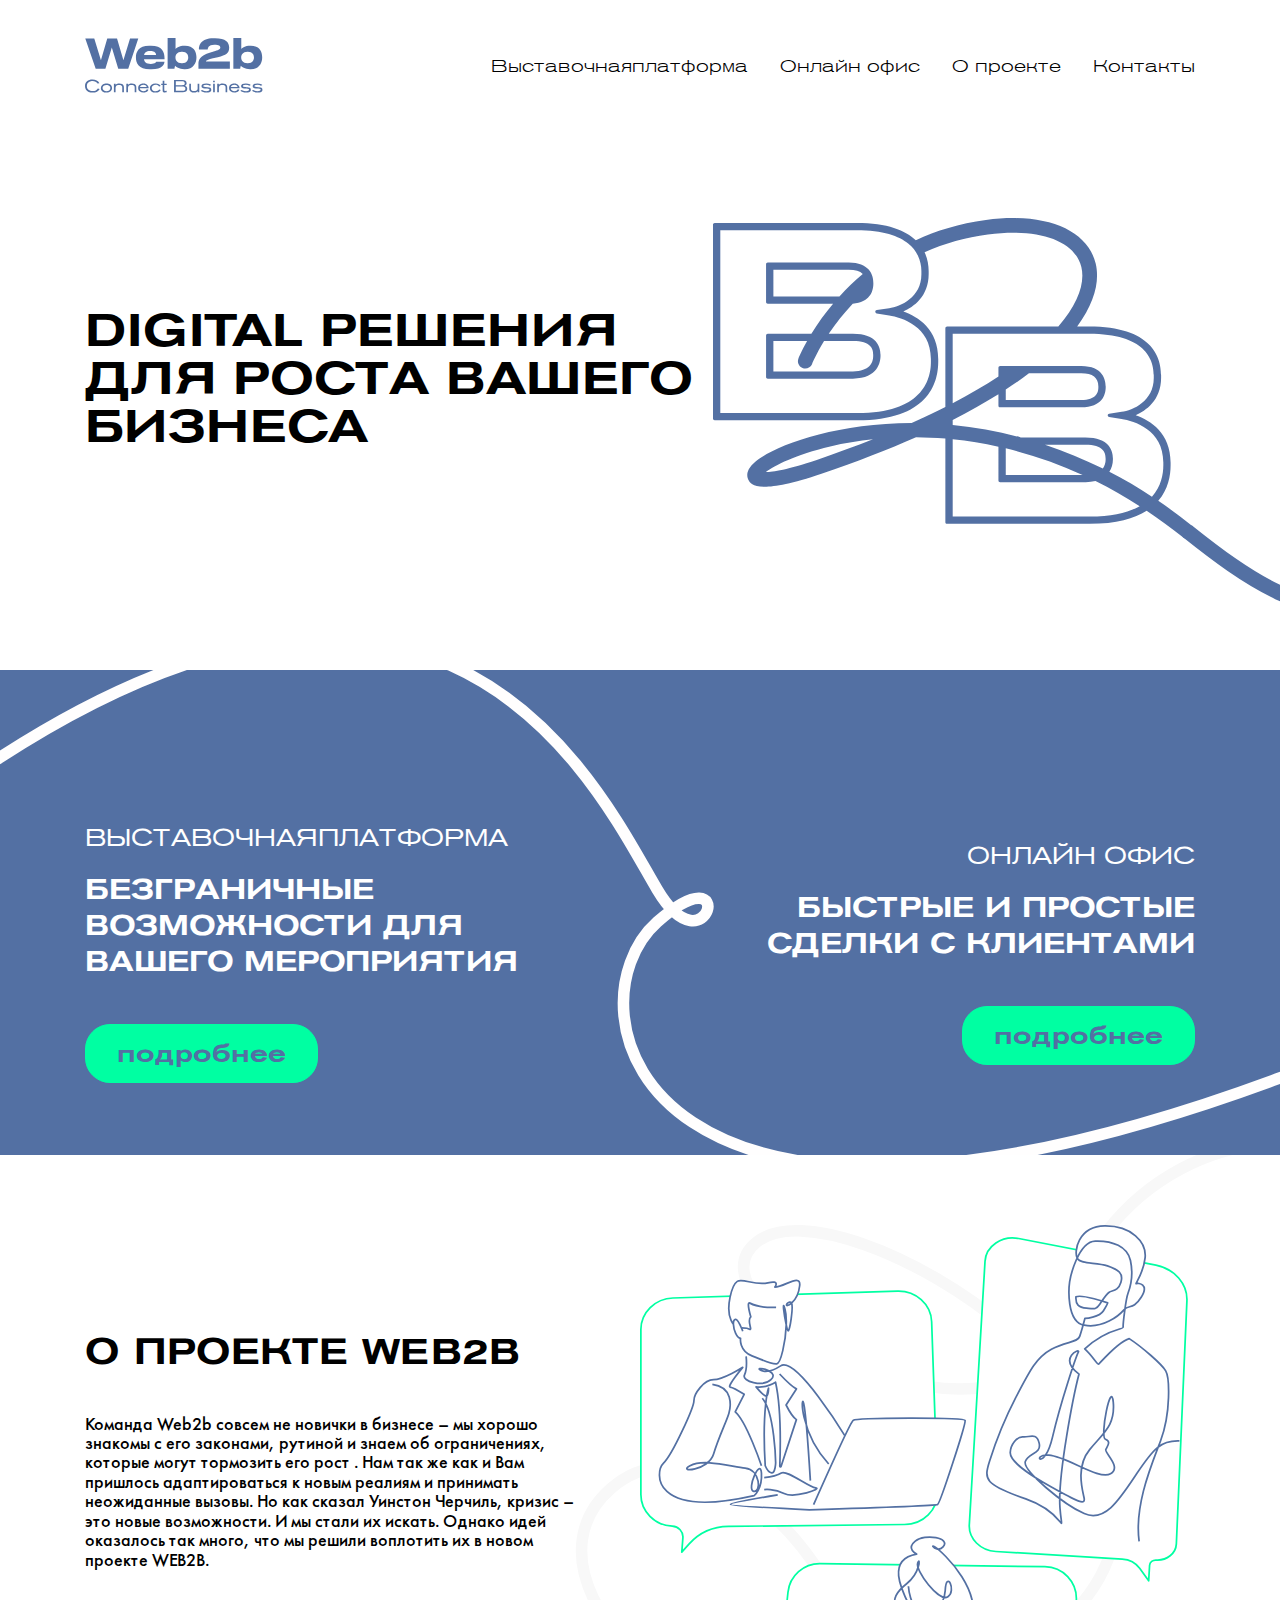
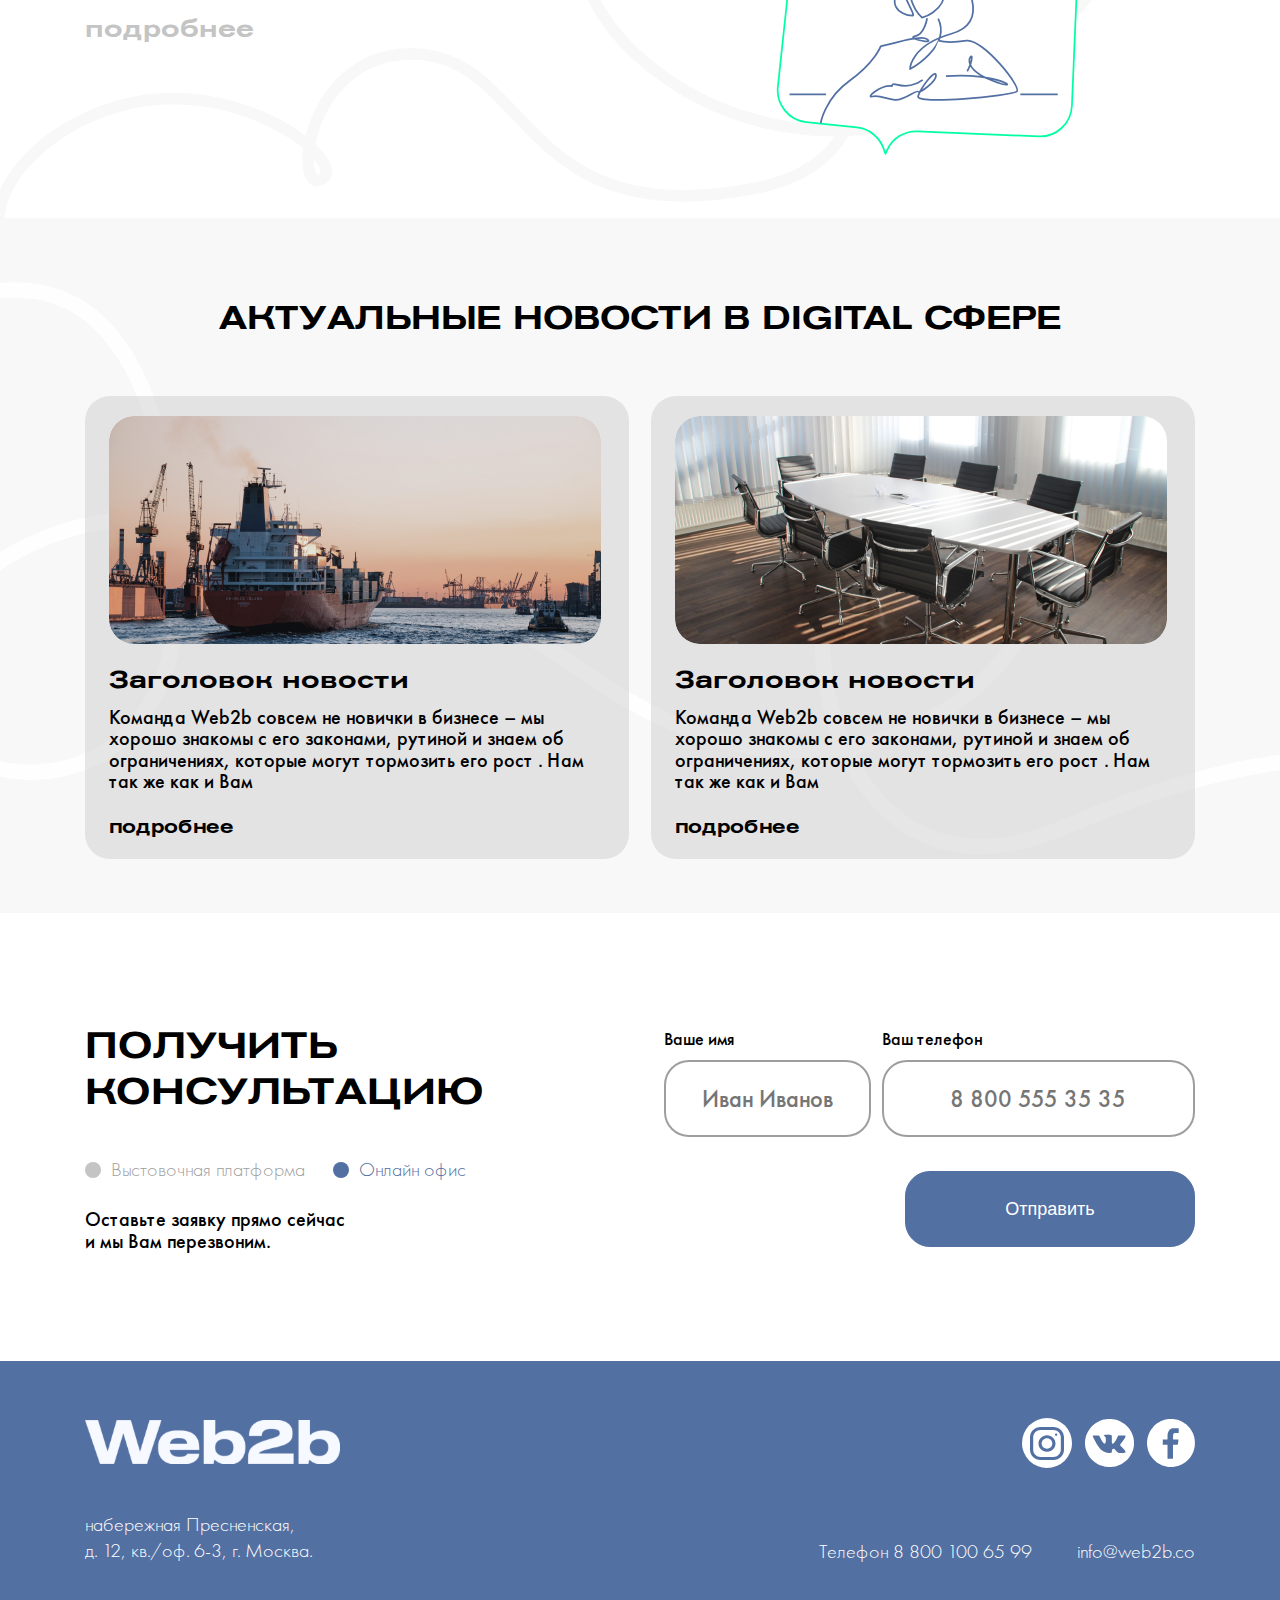
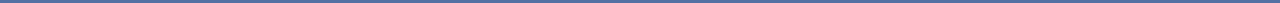
==== commit 82879053: "mobile version for main page is ready" ====
--- a/index.html
+++ b/index.html
@@ -5,6 +5,9 @@
 	<!-- Required meta tags -->
 	<meta charset="utf-8">
 	<meta name="viewport" content="width=device-width, initial-scale=1, shrink-to-fit=no">
+
+	<!-- Slick -->
+	<link rel="stylesheet" href="./css/include/slick.css">
 
 	<!-- Styles -->
 	<link rel="stylesheet" href="./css/styles.min.css">
@@ -19,11 +22,12 @@
 				<a href="/" class="logo__link">
 					<img src="./img/logo.svg" alt="Web2b" class="logo">
 				</a>
-				<nav class="nav">
+				<span class="header__burger no-xl md" id="burger"></span>
+				<nav class="nav" id="nav">
 					<div class="nav__wrapper">
-						<a href="#" class="nav__link">Выставочная платформа</a>
-						<a href="#" class="nav__link">Онлайн офис</a>
-						<a href="#about" class="nav__link">О проекте</a>
+						<a href="#" class="nav__link">Выставочная<br class="no-xl md">платформа</a>
+						<a href="#" class="nav__link active">Онлайн офис</a>
+						<a href="/#about" class="nav__link">О проекте</a>
 						<a href="#footer" class="nav__link">Контакты</a>
 					</div>
 				</nav>
@@ -48,26 +52,28 @@
 			<div class="container">
 				<div class="capa__inner">
 					<div class="capa__item">
-						<div class="capa__suptitle">ВЫСТАВОЧНАЯ ПЛАТФОРМА</div>
-						<h2 class="capa__title">БЕЗГРАНИЧНЫЕ<br> ВОЗМОЖНОСТИ ДЛЯ<br> ВАШЕГО МЕРОПРИЯТИЯ</h2>
+						<div class="capa__suptitle">ВЫСТАВОЧНАЯ<br class="no-xl xs">ПЛАТФОРМА</div>
+						<h2 class="capa__title">БЕЗГРАНИЧНЫЕ<br> ВОЗМОЖНОСТИ <br class="no-xl xs">ДЛЯ<br class="no-xs"> ВАШЕГО<br
+								class="no-xl xs">
+							МЕРОПРИЯТИЯ</h2>
 						<a href="#" class="capa__btn">подробнее</a>
 					</div>
 
 					<div class="capa__item">
 						<div class="capa__suptitle">ОНЛАЙН ОФИС</div>
-						<h2 class="capa__title">БЫСТРЫЕ И ПРОСТЫЕ<br> СДЕЛКИ С КЛИЕНТАМИ</h2>
+						<h2 class="capa__title">БЫСТРЫЕ <br class="no-xl xs">И ПРОСТЫЕ<br> СДЕЛКИ С КЛИЕНТАМИ</h2>
 						<a href="#" class="capa__btn">подробнее</a>
 					</div>
 				</div>
 			</div>
-			<!-- <img src="./img/main/capa.svg" alt="Background" class="capa__bg"> -->
 		</section>
 
 		<section class="about" id="about">
 			<div class="container">
+				<h2 class="about__title no-xl xs">О ПРОЕКТЕ WEB2B</h2>
 				<div class="about__inner">
 					<div class="about__content">
-						<h2 class="about__title">О ПРОЕКТЕ WEB2B</h2>
+						<h2 class="about__title no-xs">О ПРОЕКТЕ WEB2B</h2>
 						<p class="about__text">
 							Команда Web2b совсем не новички в бизнесе – мы хорошо знакомы с его законами, рутиной и знаем об
 							ограничениях, которые могут тормозить его рост . Нам так же как и Вам пришлось адаптироваться к новым
@@ -91,9 +97,12 @@
 		<section class="news">
 			<div class="container">
 				<h2 class="news__title">АКТУАЛЬНЫЕ НОВОСТИ В DIGITAL СФЕРЕ</h2>
-				<div class="news__inner">
+				<div class="news__inner" id="newsSlider">
 					<div class="news__item">
-						<img src="./img/main/news-1.jpg" alt="News" class="news__img">
+						<picture>
+							<source srcset="./img/main/news-1--mobile.jpg" media="(max-width: 1199px)" />
+							<img src="./img/main/news-1.jpg" alt="News" class="news__img" />
+						</picture>
 						<h3 class="news__item__title">Заголовок новости</h3>
 						<p class="news__description">Команда Web2b совсем не новички в бизнесе – мы хорошо знакомы с его законами,
 							рутиной и знаем об ограничениях, которые могут тормозить его рост . Нам так же как и Вам </p>
@@ -101,11 +110,24 @@
 					</div>
 
 					<div class="news__item">
-						<img src="./img/main/news-2.jpg" alt="News" class="news__img">
+						<picture>
+							<source srcset="./img/main/news-2--mobile.jpg" media="(max-width: 1199px)" />
+							<img src="./img/main/news-2.jpg" alt="News" class="news__img" />
+						</picture>
 						<h3 class="news__item__title">Заголовок новости</h3>
 						<p class="news__description">Команда Web2b совсем не новички в бизнесе – мы хорошо знакомы с его законами,
 							рутиной и знаем об ограничениях, которые могут тормозить его рост . Нам так же как и Вам </p>
 						<a href="#" class="news__link">подробнее</a>
+					</div>
+				</div>
+				<div class="slider__nav slider__nav--news no-xl xs">
+					<div class="slider__nav__wrapper" id="navNews">
+						<div class="slider__nav__item">
+							<span></span>
+						</div>
+						<div class="slider__nav__item">
+							<span></span>
+						</div>
 					</div>
 				</div>
 			</div>
@@ -159,7 +181,7 @@
 					<a href="/" class="logo__link">
 						<img src="./img/logo-white.svg" alt="Web2b" class="logo">
 					</a>
-					<p class="footer__address">
+					<p class="footer__address no-xs">
 						набережная Пресненская,<br>
 						д. 12,
 						кв./оф. 6-3, г. Москва.
@@ -177,7 +199,7 @@
 							<img src="./img/fa.svg" alt="facebook">
 						</a>
 					</div>
-					<div class="footer__contacts">
+					<div class="footer__contacts no-xs">
 						<div class="footer__phone">
 							Телефон 8 800 100 65 99
 						</div>
@@ -187,14 +209,34 @@
 					</div>
 				</div>
 			</div>
+			<div class="footer__botton no-xl xs">
+				<p class="footer__address">
+					набережная Пресненская,<br>
+					д. 12,
+					кв./оф. 6-3, г. Москва.
+				</p>
+				<div class="footer__contacts">
+					<div class="footer__phone">
+						Телефон 8 800 100 65 99
+					</div>
+					<div class="footer__email">
+						info@web2b.co
+					</div>
+				</div>
+			</div>
 		</div>
 	</footer>
 
+	<div class="mask" id="mask"></div>
+
 	<!-- jQuery -->
 	<script src="./js/include/jquery.min.js"></script>
 
 	<!-- jQuery maskedinput -->
 	<script src="./js/include/jquery.maskedinput.min.js"></script>
+
+	<!-- Slick -->
+	<script src="./js/include/slick.min.js"></script>
 
 	<!-- Custom JS -->
 	<script src="./js/scripts.min.js"></script>
--- a/css/styles.min.css
+++ b/css/styles.min.css
@@ -1 +1 @@
-.evolution{padding-top:65px;padding-bottom:50px;background:url(../img/exhibition/evolution.svg) no-repeat bottom}.evolution__inner{display:-webkit-box;display:-webkit-flex;display:-ms-flexbox;display:flex;-webkit-box-align:center;-webkit-align-items:center;-ms-flex-align:center;align-items:center;-webkit-box-pack:justify;-webkit-justify-content:space-between;-ms-flex-pack:justify;justify-content:space-between}.evolution__title{font-weight:500;font-size:36px;line-height:46px;margin-bottom:14px}.evolution__description{font-weight:300;font-size:20px;line-height:125.3%}.evolution__btn{display:-webkit-box;display:-webkit-flex;display:-ms-flexbox;display:flex;-webkit-box-align:center;-webkit-align-items:center;-ms-flex-align:center;align-items:center;-webkit-box-pack:center;-webkit-justify-content:center;-ms-flex-pack:center;justify-content:center;text-decoration:none;width:278px;height:77px;margin-top:36px;background:#5370a3;border-radius:25px;color:#fff;font-weight:500;font-size:18px;line-height:23px;cursor:pointer;border:1px solid #5370a3;-webkit-transition:all .2s linear;-o-transition:all .2s linear;transition:all .2s linear}.evolution__btn:hover{color:#5370a3;background:0 0}.evolution__content{width:39%}.evolution__video{width:59%;border-radius:25px}.video__wrapper{width:100%;height:auto;position:relative}.video{width:100%;height:100%;border-radius:25px;outline:0}.vedio__mask{width:100%;height:100%;background:rgba(83,112,163,.2);-webkit-backdrop-filter:blur(26px);backdrop-filter:blur(26px);opacity:.8;border-radius:25px;position:absolute;left:0;top:0;display:-webkit-box;display:-webkit-flex;display:-ms-flexbox;display:flex;-webkit-box-align:center;-webkit-align-items:center;-ms-flex-align:center;align-items:center;-webkit-box-pack:center;-webkit-justify-content:center;-ms-flex-pack:center;justify-content:center;cursor:pointer}.vedio__mask:hover .video__play{opacity:.7}.video__play{-webkit-transition:all .2s linear;-o-transition:all .2s linear;transition:all .2s linear}.video__placeholder{width:100%;height:100%}.functions{margin-top:50px;background:#5370a3;padding-top:51px;padding-bottom:29px;color:#fff}.slider__top{display:-webkit-box;display:-webkit-flex;display:-ms-flexbox;display:flex;-webkit-box-align:center;-webkit-align-items:center;-ms-flex-align:center;align-items:center;-webkit-box-pack:justify;-webkit-justify-content:space-between;-ms-flex-pack:justify;justify-content:space-between}.slider__bot{margin-top:66px;display:-webkit-box;display:-webkit-flex;display:-ms-flexbox;display:flex;-webkit-box-align:center;-webkit-align-items:center;-ms-flex-align:center;align-items:center;-webkit-box-pack:justify;-webkit-justify-content:space-between;-ms-flex-pack:justify;justify-content:space-between}.slider__title{font-style:normal;font-weight:500;font-size:32px;line-height:41px;width:35%}.slider__description{font-weight:400;font-size:18px;line-height:23px;text-align:right;text-align:right;width:65%}.slider__subtitle{font-style:normal;font-weight:500;font-size:24px;line-height:31px;margin-bottom:25px}.slider__list__item{font-weight:300;font-size:18px;line-height:82.9%;margin-bottom:15px}.slider__nav{margin-top:7px;z-index:3;bottom:15px;left:50%}.slider__nav__wrapper{display:-webkit-box;display:-webkit-flex;display:-ms-flexbox;display:flex;-webkit-box-align:center;-webkit-align-items:center;-ms-flex-align:center;align-items:center;-webkit-box-pack:center;-webkit-justify-content:center;-ms-flex-pack:center;justify-content:center}.slider__nav__item{display:block;width:13px;height:13px;max-width:13px;max-height:13px;background:0 0;border:1px solid #fff;border-radius:50%;margin:0 5px;cursor:pointer;position:relative}.slider__nav__item span{display:none}.slider__nav__item.slick-current{background:#00ffa2;overflow:visible;position:relative}.slider__text{color:#00ffa2;font-weight:500;font-size:14px;line-height:18px;margin-bottom:8px}.benefits{padding:50px 0;background:url(../img/exhibition/benefits__bg.svg) no-repeat center;background-size:cover}.benefits__top{display:-webkit-box;display:-webkit-flex;display:-ms-flexbox;display:flex;-webkit-box-align:center;-webkit-align-items:center;-ms-flex-align:center;align-items:center;-webkit-box-pack:justify;-webkit-justify-content:space-between;-ms-flex-pack:justify;justify-content:space-between;width:100%;margin-bottom:77px}.benefits__title{font-weight:500;font-size:32px;line-height:41px}.benefits__subtitle{font-style:normal;font-weight:300;font-size:18px;line-height:23px;text-align:right}.benefits__inner{display:-webkit-box;display:-webkit-flex;display:-ms-flexbox;display:flex;-webkit-box-align:center;-webkit-align-items:center;-ms-flex-align:center;align-items:center;-webkit-box-pack:justify;-webkit-justify-content:space-between;-ms-flex-pack:justify;justify-content:space-between;-webkit-flex-wrap:wrap;-ms-flex-wrap:wrap;flex-wrap:wrap}.benefits__item{margin-bottom:50px;width:25%}.benefits__item:nth-child(12),.benefits__item:nth-child(4),.benefits__item:nth-child(8){width:150px}.benefits__name{margin-top:41px;font-style:normal;font-weight:400;font-size:20px;line-height:26px}.tarifs{padding:51px 0;background:#f8f8f8 url(../img/exhibition/tarifs.svg) no-repeat center;background-size:cover}.tarifs__title{font-weight:500;font-size:32px;line-height:41px;margin-bottom:50px}.tarifs__inner{display:-webkit-box;display:-webkit-flex;display:-ms-flexbox;display:flex;-webkit-box-align:center;-webkit-align-items:center;-ms-flex-align:center;align-items:center;-webkit-box-pack:justify;-webkit-justify-content:space-between;-ms-flex-pack:justify;justify-content:space-between}.tarifs__item{background:rgba(196,196,196,.4);border-radius:25px;padding:20px 18px;width:42%;height:728px;position:relative;display:-webkit-box;display:-webkit-flex;display:-ms-flexbox;display:flex;-webkit-box-orient:vertical;-webkit-box-direction:normal;-webkit-flex-direction:column;-ms-flex-direction:column;flex-direction:column;-webkit-box-pack:justify;-webkit-justify-content:space-between;-ms-flex-pack:justify;justify-content:space-between}.tarifs__item--big{width:56%}.tarifs__item--big .tarifs__price{margin-top:92px}.tarifs__item__title{font-style:normal;font-weight:500;font-size:32px;line-height:41px;margin-bottom:46px}.tarifs__list__item{font-weight:300;font-size:18px;line-height:23px;margin-bottom:15px;display:-webkit-box;display:-webkit-flex;display:-ms-flexbox;display:flex;-webkit-box-align:start;-webkit-align-items:flex-start;-ms-flex-align:start;align-items:flex-start;-webkit-box-pack:start;-webkit-justify-content:flex-start;-ms-flex-pack:start;justify-content:flex-start}.tarifs__list__item:last-child{margin-bottom:0}.tarifs__ok{margin-right:19px}.tarifs__price{font-style:normal;font-weight:700;font-size:52px;line-height:67px;margin-top:50px}.tarifs__description{font-style:normal;font-weight:300;font-size:18px;line-height:23px;margin-top:27px}.tarifs__btn{display:-webkit-box;display:-webkit-flex;display:-ms-flexbox;display:flex;-webkit-box-align:center;-webkit-align-items:center;-ms-flex-align:center;align-items:center;-webkit-box-pack:center;-webkit-justify-content:center;-ms-flex-pack:center;justify-content:center;text-decoration:none;width:100%;height:77px;background:#5370a3;border-radius:25px;color:#fff;font-weight:500;font-size:18px;line-height:23px;cursor:pointer;border:1px solid #5370a3;-webkit-transition:all .2s linear;-o-transition:all .2s linear;transition:all .2s linear}.tarifs__btn:hover{color:#5370a3;background:0 0}.cost{padding-top:68px;padding-bottom:87px;background:#f8f8f8 url(../img/exhibition/cost.svg) no-repeat center;background-size:cover}.cost__title{font-weight:500;font-size:32px;line-height:41px;margin-bottom:66px;text-align:center}.cost__top{display:-webkit-box;display:-webkit-flex;display:-ms-flexbox;display:flex;-webkit-box-align:center;-webkit-align-items:center;-ms-flex-align:center;align-items:center;-webkit-box-pack:center;-webkit-justify-content:center;-ms-flex-pack:center;justify-content:center;margin-bottom:86px}.cost__top__wrapper{display:-webkit-box;display:-webkit-flex;display:-ms-flexbox;display:flex;-webkit-box-align:center;-webkit-align-items:center;-ms-flex-align:center;align-items:center;-webkit-box-pack:center;-webkit-justify-content:center;-ms-flex-pack:center;justify-content:center}.cost__top__btn{border:none;border-radius:25px;height:62px;width:350px;font-style:normal;font-weight:500;font-size:18px;line-height:23px;text-align:center;outline:0;cursor:pointer;-webkit-transition:all .2s linear;-o-transition:all .2s linear;transition:all .2s linear;margin:0 15px}.cost__top__btn.active,.cost__top__btn:hover{color:#fff;background:#5370a3}.cost__wrapper{display:-webkit-box;display:-webkit-flex;display:-ms-flexbox;display:flex;-webkit-box-align:start;-webkit-align-items:flex-start;-ms-flex-align:start;align-items:flex-start;-webkit-box-pack:justify;-webkit-justify-content:space-between;-ms-flex-pack:justify;justify-content:space-between}.cost__item{background:rgba(196,196,196,.4);-webkit-backdrop-filter:blur(16px);backdrop-filter:blur(16px);border-radius:25px;padding:0 15px;text-align:center;width:32%;height:292px;display:-webkit-box;display:-webkit-flex;display:-ms-flexbox;display:flex;-webkit-box-align:center;-webkit-align-items:center;-ms-flex-align:center;align-items:center;-webkit-box-pack:center;-webkit-justify-content:center;-ms-flex-pack:center;justify-content:center;cursor:pointer;-webkit-transition:all .2s linear;-o-transition:all .2s linear;transition:all .2s linear}.cost__item--best .cost__text{margin-bottom:18px}.cost__item--best .cost__suptitle{margin-bottom:18px}.cost__item--best .cost__item__title{margin-bottom:20px}.cost__item:hover{background:rgba(83,112,163,.4);color:#fff}.cost__item:hover .cost__btn{background:#00ffa2;color:#5370a3}.cost__item__wrapper{width:100%}.cost__suptitle{font-weight:500;font-size:32px;line-height:41px;margin-bottom:34px}.cost__item__title{font-weight:700;font-size:32px;line-height:41px;margin-bottom:39px}.cost__btn{display:-webkit-box;display:-webkit-flex;display:-ms-flexbox;display:flex;-webkit-box-align:center;-webkit-align-items:center;-ms-flex-align:center;align-items:center;-webkit-box-pack:center;-webkit-justify-content:center;-ms-flex-pack:center;justify-content:center;width:100%;text-align:center;height:77px;background:#5370a3;color:#fff;font-weight:500;font-size:18px;line-height:23px;border-radius:25px;text-decoration:none;-webkit-transition:all .2s ease;-o-transition:all .2s ease;transition:all .2s ease}.cost__btn:hover{opacity:.7}.cost__wrapper{display:none}.cost__wrapper.active{display:-webkit-box;display:-webkit-flex;display:-ms-flexbox;display:flex}.evolution{padding-top:65px;padding-bottom:50px;background:url(../img/exhibition/evolution.svg) no-repeat bottom}.evolution__inner{display:-webkit-box;display:-webkit-flex;display:-ms-flexbox;display:flex;-webkit-box-align:center;-webkit-align-items:center;-ms-flex-align:center;align-items:center;-webkit-box-pack:justify;-webkit-justify-content:space-between;-ms-flex-pack:justify;justify-content:space-between}.evolution__title{font-weight:500;font-size:36px;line-height:46px;margin-bottom:14px}.evolution__description{font-weight:300;font-size:20px;line-height:125.3%}.evolution__btn{display:-webkit-box;display:-webkit-flex;display:-ms-flexbox;display:flex;-webkit-box-align:center;-webkit-align-items:center;-ms-flex-align:center;align-items:center;-webkit-box-pack:center;-webkit-justify-content:center;-ms-flex-pack:center;justify-content:center;text-decoration:none;width:278px;height:77px;margin-top:36px;background:#5370a3;border-radius:25px;color:#fff;font-weight:500;font-size:18px;line-height:23px;cursor:pointer;border:1px solid #5370a3;-webkit-transition:all .2s linear;-o-transition:all .2s linear;transition:all .2s linear}.evolution__btn:hover{color:#5370a3;background:0 0}.evolution__content{width:39%}.evolution__video{width:59%;border-radius:25px}.video__wrapper{width:100%;height:auto;position:relative}.video{width:100%;height:100%;border-radius:25px;outline:0}.vedio__mask{width:100%;height:100%;background:rgba(83,112,163,.2);-webkit-backdrop-filter:blur(26px);backdrop-filter:blur(26px);opacity:.8;border-radius:25px;position:absolute;left:0;top:0;display:-webkit-box;display:-webkit-flex;display:-ms-flexbox;display:flex;-webkit-box-align:center;-webkit-align-items:center;-ms-flex-align:center;align-items:center;-webkit-box-pack:center;-webkit-justify-content:center;-ms-flex-pack:center;justify-content:center;cursor:pointer}.vedio__mask:hover .video__play{opacity:.7}.video__play{-webkit-transition:all .2s linear;-o-transition:all .2s linear;transition:all .2s linear}.video__placeholder{width:100%;height:100%}.functions{margin-top:50px;background:#5370a3;padding-top:51px;padding-bottom:29px;color:#fff}.slider__top{display:-webkit-box;display:-webkit-flex;display:-ms-flexbox;display:flex;-webkit-box-align:center;-webkit-align-items:center;-ms-flex-align:center;align-items:center;-webkit-box-pack:justify;-webkit-justify-content:space-between;-ms-flex-pack:justify;justify-content:space-between}.slider__bot{margin-top:66px;display:-webkit-box;display:-webkit-flex;display:-ms-flexbox;display:flex;-webkit-box-align:center;-webkit-align-items:center;-ms-flex-align:center;align-items:center;-webkit-box-pack:justify;-webkit-justify-content:space-between;-ms-flex-pack:justify;justify-content:space-between}.slider__title{font-style:normal;font-weight:500;font-size:32px;line-height:41px;width:35%}.slider__description{font-weight:400;font-size:18px;line-height:23px;text-align:right;text-align:right;width:65%}.slider__subtitle{font-style:normal;font-weight:500;font-size:24px;line-height:31px;margin-bottom:25px}.slider__list__item{font-weight:300;font-size:18px;line-height:82.9%;margin-bottom:15px}.slider__nav{margin-top:7px;z-index:3;bottom:15px;left:50%}.slider__nav__wrapper{display:-webkit-box;display:-webkit-flex;display:-ms-flexbox;display:flex;-webkit-box-align:center;-webkit-align-items:center;-ms-flex-align:center;align-items:center;-webkit-box-pack:center;-webkit-justify-content:center;-ms-flex-pack:center;justify-content:center}.slider__nav__item{display:block;width:13px;height:13px;max-width:13px;max-height:13px;background:0 0;border:1px solid #fff;border-radius:50%;margin:0 5px;cursor:pointer;position:relative}.slider__nav__item span{display:none}.slider__nav__item.slick-current{background:#00ffa2;overflow:visible;position:relative}.slider__text{color:#00ffa2;font-weight:500;font-size:14px;line-height:18px;margin-bottom:8px}.benefits{padding:50px 0;background:url(../img/exhibition/benefits__bg.svg) no-repeat center;background-size:cover}.benefits__top{display:-webkit-box;display:-webkit-flex;display:-ms-flexbox;display:flex;-webkit-box-align:center;-webkit-align-items:center;-ms-flex-align:center;align-items:center;-webkit-box-pack:justify;-webkit-justify-content:space-between;-ms-flex-pack:justify;justify-content:space-between;width:100%;margin-bottom:77px}.benefits__title{font-weight:500;font-size:32px;line-height:41px}.benefits__subtitle{font-style:normal;font-weight:300;font-size:18px;line-height:23px;text-align:right}.benefits__inner{display:-webkit-box;display:-webkit-flex;display:-ms-flexbox;display:flex;-webkit-box-align:center;-webkit-align-items:center;-ms-flex-align:center;align-items:center;-webkit-box-pack:justify;-webkit-justify-content:space-between;-ms-flex-pack:justify;justify-content:space-between;-webkit-flex-wrap:wrap;-ms-flex-wrap:wrap;flex-wrap:wrap}.benefits__item{margin-bottom:50px;width:25%}.benefits__item:nth-child(12),.benefits__item:nth-child(4),.benefits__item:nth-child(8){width:150px}.benefits__name{margin-top:41px;font-style:normal;font-weight:400;font-size:20px;line-height:26px}.tarifs{padding:51px 0;background:#f8f8f8 url(../img/exhibition/tarifs.svg) no-repeat center;background-size:cover}.tarifs__title{font-weight:500;font-size:32px;line-height:41px;margin-bottom:50px}.tarifs__inner{display:-webkit-box;display:-webkit-flex;display:-ms-flexbox;display:flex;-webkit-box-align:center;-webkit-align-items:center;-ms-flex-align:center;align-items:center;-webkit-box-pack:justify;-webkit-justify-content:space-between;-ms-flex-pack:justify;justify-content:space-between}.tarifs__item{background:rgba(196,196,196,.4);border-radius:25px;padding:20px 18px;width:42%;height:728px;position:relative;display:-webkit-box;display:-webkit-flex;display:-ms-flexbox;display:flex;-webkit-box-orient:vertical;-webkit-box-direction:normal;-webkit-flex-direction:column;-ms-flex-direction:column;flex-direction:column;-webkit-box-pack:justify;-webkit-justify-content:space-between;-ms-flex-pack:justify;justify-content:space-between}.tarifs__item--big{width:56%}.tarifs__item--big .tarifs__price{margin-top:92px}.tarifs__item__title{font-style:normal;font-weight:500;font-size:32px;line-height:41px;margin-bottom:46px}.tarifs__list__item{font-weight:300;font-size:18px;line-height:23px;margin-bottom:15px;display:-webkit-box;display:-webkit-flex;display:-ms-flexbox;display:flex;-webkit-box-align:start;-webkit-align-items:flex-start;-ms-flex-align:start;align-items:flex-start;-webkit-box-pack:start;-webkit-justify-content:flex-start;-ms-flex-pack:start;justify-content:flex-start}.tarifs__list__item:last-child{margin-bottom:0}.tarifs__ok{margin-right:19px}.tarifs__price{font-style:normal;font-weight:700;font-size:52px;line-height:67px;margin-top:50px}.tarifs__description{font-style:normal;font-weight:300;font-size:18px;line-height:23px;margin-top:27px}.tarifs__btn{display:-webkit-box;display:-webkit-flex;display:-ms-flexbox;display:flex;-webkit-box-align:center;-webkit-align-items:center;-ms-flex-align:center;align-items:center;-webkit-box-pack:center;-webkit-justify-content:center;-ms-flex-pack:center;justify-content:center;text-decoration:none;width:100%;height:77px;background:#5370a3;border-radius:25px;color:#fff;font-weight:500;font-size:18px;line-height:23px;cursor:pointer;border:1px solid #5370a3;-webkit-transition:all .2s linear;-o-transition:all .2s linear;transition:all .2s linear}.tarifs__btn:hover{color:#5370a3;background:0 0}.cost{padding-top:68px;padding-bottom:87px;background:#f8f8f8 url(../img/exhibition/cost.svg) no-repeat center;background-size:cover}.cost__title{font-weight:500;font-size:32px;line-height:41px;margin-bottom:66px;text-align:center}.cost__top{display:-webkit-box;display:-webkit-flex;display:-ms-flexbox;display:flex;-webkit-box-align:center;-webkit-align-items:center;-ms-flex-align:center;align-items:center;-webkit-box-pack:center;-webkit-justify-content:center;-ms-flex-pack:center;justify-content:center;margin-bottom:86px}.cost__top__wrapper{display:-webkit-box;display:-webkit-flex;display:-ms-flexbox;display:flex;-webkit-box-align:center;-webkit-align-items:center;-ms-flex-align:center;align-items:center;-webkit-box-pack:center;-webkit-justify-content:center;-ms-flex-pack:center;justify-content:center}.cost__top__btn{border:none;border-radius:25px;height:62px;width:350px;font-style:normal;font-weight:500;font-size:18px;line-height:23px;text-align:center;outline:0;cursor:pointer;-webkit-transition:all .2s linear;-o-transition:all .2s linear;transition:all .2s linear;margin:0 15px}.cost__top__btn.active,.cost__top__btn:hover{color:#fff;background:#5370a3}.cost__wrapper{display:-webkit-box;display:-webkit-flex;display:-ms-flexbox;display:flex;-webkit-box-align:start;-webkit-align-items:flex-start;-ms-flex-align:start;align-items:flex-start;-webkit-box-pack:justify;-webkit-justify-content:space-between;-ms-flex-pack:justify;justify-content:space-between}.cost__item{background:rgba(196,196,196,.4);-webkit-backdrop-filter:blur(16px);backdrop-filter:blur(16px);border-radius:25px;padding:0 15px;text-align:center;width:32%;height:292px;display:-webkit-box;display:-webkit-flex;display:-ms-flexbox;display:flex;-webkit-box-align:center;-webkit-align-items:center;-ms-flex-align:center;align-items:center;-webkit-box-pack:center;-webkit-justify-content:center;-ms-flex-pack:center;justify-content:center;cursor:pointer;-webkit-transition:all .2s linear;-o-transition:all .2s linear;transition:all .2s linear}.cost__item--best .cost__text{margin-bottom:18px}.cost__item--best .cost__suptitle{margin-bottom:18px}.cost__item--best .cost__item__title{margin-bottom:20px}.cost__item:hover{background:rgba(83,112,163,.4);color:#fff}.cost__item:hover .cost__btn{background:#00ffa2;color:#5370a3}.cost__item__wrapper{width:100%}.cost__suptitle{font-weight:500;font-size:32px;line-height:41px;margin-bottom:34px}.cost__item__title{font-weight:700;font-size:32px;line-height:41px;margin-bottom:39px}.cost__btn{display:-webkit-box;display:-webkit-flex;display:-ms-flexbox;display:flex;-webkit-box-align:center;-webkit-align-items:center;-ms-flex-align:center;align-items:center;-webkit-box-pack:center;-webkit-justify-content:center;-ms-flex-pack:center;justify-content:center;width:100%;text-align:center;height:77px;background:#5370a3;color:#fff;font-weight:500;font-size:18px;line-height:23px;border-radius:25px;text-decoration:none;-webkit-transition:all .2s ease;-o-transition:all .2s ease;transition:all .2s ease}.cost__btn:hover{opacity:.7}.cost__wrapper{display:none}.cost__wrapper.active{display:-webkit-box;display:-webkit-flex;display:-ms-flexbox;display:flex}*{-webkit-box-sizing:border-box;box-sizing:border-box}a,abbr,acronym,address,applet,article,aside,audio,b,big,blockquote,body,canvas,caption,center,cite,code,dd,del,details,dfn,div,dl,dt,em,embed,fieldset,figcaption,figure,footer,form,h1,h2,h3,h4,h5,h6,header,hgroup,html,i,iframe,img,ins,kbd,label,legend,li,mark,menu,nav,object,ol,output,p,pre,q,ruby,s,samp,section,small,span,strike,strong,sub,summary,sup,table,tbody,td,tfoot,th,thead,time,tr,tt,u,ul,var,video{margin:0;padding:0;border:0;font-size:100%;font:inherit;vertical-align:baseline}article,aside,details,figcaption,figure,footer,header,hgroup,menu,nav,section{display:block}body{line-height:1}ol,ul{list-style:none}blockquote,q{quotes:none}blockquote:after,blockquote:before,q:after,q:before{content:"";content:none}table{border-collapse:collapse;border-spacing:0}html{overflow-x:hidden}body{font-family:"Akzidenz-Grotesk Pro";font-weight:300;font-size:18px;line-height:82.9%;color:#000;position:relative;overflow-x:hidden;min-width:320px;-webkit-box-sizing:border-box;box-sizing:border-box}img{max-width:100%}.no-xl{display:none}.xl{display:inline-block}.slick-slide{outline:0}.container{width:100%;max-width:1140px;margin:0 auto;padding:0 15px}.header{padding-top:38px}.header__inner{display:-webkit-box;display:-webkit-flex;display:-ms-flexbox;display:flex;-webkit-box-align:center;-webkit-align-items:center;-ms-flex-align:center;align-items:center;-webkit-box-pack:justify;-webkit-justify-content:space-between;-ms-flex-pack:justify;justify-content:space-between}.logo__link{-webkit-transition:all .2s linear;-o-transition:all .2s linear;transition:all .2s linear}.logo__link:hover{opacity:.7}.nav__wrapper{display:-webkit-box;display:-webkit-flex;display:-ms-flexbox;display:flex;-webkit-box-align:center;-webkit-align-items:center;-ms-flex-align:center;align-items:center;-webkit-box-pack:end;-webkit-justify-content:flex-end;-ms-flex-pack:end;justify-content:flex-end}.nav__link{display:inline-block;margin-left:32px;text-decoration:none;color:#000;border-bottom:1px solid transparent;-webkit-transition:all .2s linear;-o-transition:all .2s linear;transition:all .2s linear}.nav__link:hover{border-color:#000}.nav__link:first-child{margin-left:0}.nav__link--enter:hover{border-color:transparent;opacity:.7}.intro{padding-top:123px;height:575px}.intro .container{position:relative}.intro__tail{position:absolute;right:-135px;bottom:-80px}.intro__inner{display:-webkit-box;display:-webkit-flex;display:-ms-flexbox;display:flex;-webkit-box-align:center;-webkit-align-items:center;-ms-flex-align:center;align-items:center;-webkit-box-pack:justify;-webkit-justify-content:space-between;-ms-flex-pack:justify;justify-content:space-between}.intro__title{font-style:normal;font-weight:500;font-size:46px;line-height:105.8%}.capa{background:#5370a3 url(../img/main/capa.svg) no-repeat center;background-size:cover;padding-top:152px;padding-bottom:72px;position:relative}.capa__inner{display:-webkit-box;display:-webkit-flex;display:-ms-flexbox;display:flex;-webkit-box-align:center;-webkit-align-items:center;-ms-flex-align:center;align-items:center;-webkit-box-pack:justify;-webkit-justify-content:space-between;-ms-flex-pack:justify;justify-content:space-between}.capa__item:last-child{text-align:right}.capa__item:last-child .capa__title{text-align:right}.capa__suptitle{font-style:normal;font-weight:400;font-size:24px;line-height:31px;color:#fff;margin-bottom:18px}.capa__title{font-style:normal;font-weight:500;font-size:28px;line-height:36px;color:#fff;margin-bottom:45px}.capa__btn{-webkit-transition:all .2s linear;-o-transition:all .2s linear;transition:all .2s linear;display:inline-block;font-weight:500;font-size:24px;line-height:31px;color:#5370a3;background:#00ffa2;text-decoration:none;border:1px solid #00ffa2;border-radius:25px;padding:13px 31px;z-index:4}.capa__btn:hover{color:#00ffa2;background:0 0}.about{height:663px;background:url(../img/main/about__bg.svg) no-repeat center;background-size:cover;display:-webkit-box;display:-webkit-flex;display:-ms-flexbox;display:flex;-webkit-box-align:center;-webkit-align-items:center;-ms-flex-align:center;align-items:center;-webkit-box-pack:center;-webkit-justify-content:center;-ms-flex-pack:center;justify-content:center}.about__inner{display:-webkit-box;display:-webkit-flex;display:-ms-flexbox;display:flex;-webkit-box-align:center;-webkit-align-items:center;-ms-flex-align:center;align-items:center;-webkit-box-pack:justify;-webkit-justify-content:space-between;-ms-flex-pack:justify;justify-content:space-between}.about__title{font-weight:500;font-size:36px;line-height:46px;margin-bottom:40px}.about__text{font-family:"Futura PT";font-style:normal;font-weight:400;font-size:18px;line-height:108%}.about__text--hidden{display:none;margin-top:25px}.about__text--hidden.active{display:block}.about__showmore{display:inline-block;margin-top:44px;color:#c4c4c4;font-weight:500;font-size:24px;line-height:31px;text-decoration:none;border-bottom:1px solid transparent;-webkit-transition:all .2s linear;-o-transition:all .2s linear;transition:all .2s linear}.about__showmore:hover{border-color:#c4c4c4}.about__content{width:45%}.about__img{width:50%}.news{background:#f8f8f8 url(../img/main/news__bg.svg) no-repeat center;background-size:cover;padding-top:79px;padding-bottom:54px}.news__title{font-weight:500;font-size:32px;line-height:41px;text-align:center;margin-bottom:58px}.news__inner{display:-webkit-box;display:-webkit-flex;display:-ms-flexbox;display:flex;-webkit-box-align:start;-webkit-align-items:flex-start;-ms-flex-align:start;align-items:flex-start;-webkit-box-pack:justify;-webkit-justify-content:space-between;-ms-flex-pack:justify;justify-content:space-between}.news__item{background:rgba(196,196,196,.4);border-radius:25px;padding:20px 24px;width:49%}.news__img{width:492px;height:228px;max-width:492px;max-height:228px;border-radius:25px}.news__item__title{font-weight:500;font-size:24px;line-height:31px;margin-top:18px;margin-bottom:12px}.news__description{font-family:Futura PT;font-style:normal;font-weight:400;font-size:20px;line-height:108%}.news__link{display:inline-block;font-weight:500;font-size:18px;line-height:23px;margin-top:22px;color:#000;text-decoration:none;border-bottom:1px solid transparent;-webkit-transition:all .2s linear;-o-transition:all .2s linear;transition:all .2s linear}.news__link:hover{border-color:#000}.help{overflow:hidden;padding:109px 0}.help__inner{display:-webkit-box;display:-webkit-flex;display:-ms-flexbox;display:flex;-webkit-box-align:center;-webkit-align-items:center;-ms-flex-align:center;align-items:center;-webkit-box-pack:justify;-webkit-justify-content:space-between;-ms-flex-pack:justify;justify-content:space-between}.help__title{font-weight:500;font-size:36px;line-height:46px;text-transform:uppercase}.radio__wrapper{margin-top:45px;display:-webkit-box;display:-webkit-flex;display:-ms-flexbox;display:flex;-webkit-box-align:center;-webkit-align-items:center;-ms-flex-align:center;align-items:center;-webkit-box-pack:start;-webkit-justify-content:flex-start;-ms-flex-pack:start;justify-content:flex-start;font-family:Futura PT;font-style:normal;font-weight:300;font-size:20px;line-height:108%;color:#9e9e9e}.radio__item:first-child{margin-right:28px}.radio{position:absolute;z-index:-1;opacity:0}.radio+label{display:-webkit-inline-box;display:-webkit-inline-flex;display:-ms-inline-flexbox;display:inline-flex;-webkit-box-align:center;-webkit-align-items:center;-ms-flex-align:center;align-items:center;-webkit-user-select:none;-moz-user-select:none;-ms-user-select:none;user-select:none}.radio+label::before{content:"";display:inline-block;width:16px;height:16px;-webkit-flex-shrink:0;-ms-flex-negative:0;flex-shrink:0;-webkit-box-flex:0;-webkit-flex-grow:0;-ms-flex-positive:0;flex-grow:0;background:#c4c4c4;border-radius:50%;margin-right:10px;background-repeat:no-repeat;background-position:center center;background-size:50% 50%}.radio:checked+label{color:#5370a3}.radio:checked+label::before{border-color:#5370a3;background-color:#5370a3}.help__description{font-family:Futura PT;font-style:normal;font-weight:400;font-size:20px;line-height:108%;margin-top:27px}.form__item{display:-webkit-box;display:-webkit-flex;display:-ms-flexbox;display:flex;-webkit-box-align:start;-webkit-align-items:flex-start;-ms-flex-align:start;align-items:flex-start;-webkit-box-pack:start;-webkit-justify-content:flex-start;-ms-flex-pack:start;justify-content:flex-start;-webkit-box-orient:vertical;-webkit-box-direction:normal;-webkit-flex-direction:column;-ms-flex-direction:column;flex-direction:column}.form__wrapper{width:55%;text-align:right}.form__fields{display:-webkit-box;display:-webkit-flex;display:-ms-flexbox;display:flex;-webkit-box-align:center;-webkit-align-items:center;-ms-flex-align:center;align-items:center;-webkit-box-pack:justify;-webkit-justify-content:space-between;-ms-flex-pack:justify;justify-content:space-between;width:100%}.form__item:first-child{width:39%}.form__item:last-child{width:59%}.form__label{font-family:Futura PT;font-style:normal;font-weight:400;font-size:18px;line-height:23px;margin-bottom:10px}.form__input{border:2px solid #9e9e9e;-webkit-box-sizing:border-box;box-sizing:border-box;border-radius:25px;height:77px;outline:0;width:100%;text-align:center;font-family:Futura PT;font-style:normal;font-weight:400;font-size:24px;line-height:31px;color:#000}.form__input:active,.form__input:focus,.form__input:hover{outline:0}.form__btn{margin-top:34px;width:290px;height:76px;background:#5370a3;border-radius:25px;border:none;outline:0;color:#fff;font-weight:500;font-size:18px;line-height:23px;cursor:pointer;border:1px solid #5370a3;-webkit-transition:all .2s linear;-o-transition:all .2s linear;transition:all .2s linear}.form__btn:hover{color:#5370a3;background:0 0}.footer{background:#5370a3;padding-top:57px;padding-bottom:39px;font-family:Futura PT;font-style:normal;font-weight:300;font-size:20px;line-height:26px;color:#fff}.footer__inner{display:-webkit-box;display:-webkit-flex;display:-ms-flexbox;display:flex;-webkit-box-align:center;-webkit-align-items:center;-ms-flex-align:center;align-items:center;-webkit-box-pack:justify;-webkit-justify-content:space-between;-ms-flex-pack:justify;justify-content:space-between}.footer__address{margin-top:41px}.social{display:-webkit-box;display:-webkit-flex;display:-ms-flexbox;display:flex;-webkit-box-align:center;-webkit-align-items:center;-ms-flex-align:center;align-items:center;-webkit-box-pack:end;-webkit-justify-content:flex-end;-ms-flex-pack:end;justify-content:flex-end}.social__item{margin-left:13px;-webkit-transition:opacity .2s linear;-o-transition:opacity .2s linear;transition:opacity .2s linear}.social__item:first-child{margin-left:0}.social__item:hover{opacity:.7}.footer__contacts{display:-webkit-box;display:-webkit-flex;display:-ms-flexbox;display:flex;-webkit-box-align:center;-webkit-align-items:center;-ms-flex-align:center;align-items:center;-webkit-box-pack:end;-webkit-justify-content:flex-end;-ms-flex-pack:end;justify-content:flex-end;margin-top:64px}.footer__email{margin-left:45px}@media (max-width:1199px){.no-md{display:none}.md{display:inline-block}}@media (max-width:767px){.no-xs{display:none}.xs{display:inline-block}}@font-face{font-family:"Akzidenz-Grotesk Pro";src:url(../fonts/akzidenzgroteskpro/akzidenzgroteskpro-lightex.ttf) format("truetype");font-weight:300;font-style:normal}@font-face{font-family:"Akzidenz-Grotesk Pro";src:url(../fonts/akzidenzgroteskpro/akzidenzgroteskpro-ext.ttf) format("truetype");font-weight:400;font-style:normal}@font-face{font-family:"Akzidenz-Grotesk Pro";src:url(../fonts/akzidenzgroteskpro/akzidenzgroteskpro-mdex.ttf) format("truetype");font-weight:500;font-style:normal}@font-face{font-family:"Akzidenz-Grotesk Pro";src:url(../fonts/akzidenzgroteskpro/akzidenzgroteskpro-boldex.ttf) format("truetype");font-weight:700;font-style:normal}@font-face{font-family:"Futura PT";src:url(../fonts/futurapt/futura_pt_light.ttf) format("truetype");font-weight:300;font-style:normal}@font-face{font-family:"Futura PT";src:url(../fonts/futurapt/FuturaPT-Medium.ttf) format("truetype");font-weight:500;font-style:normal}+.evolution{padding-top:65px;padding-bottom:50px;background:url(../img/exhibition/evolution.svg) no-repeat bottom}.evolution__inner{display:-webkit-box;display:-webkit-flex;display:-ms-flexbox;display:flex;-webkit-box-align:center;-webkit-align-items:center;-ms-flex-align:center;align-items:center;-webkit-box-pack:justify;-webkit-justify-content:space-between;-ms-flex-pack:justify;justify-content:space-between}.evolution__title{font-weight:500;font-size:36px;line-height:46px;margin-bottom:14px}.evolution__description{font-weight:300;font-size:20px;line-height:125.3%}.evolution__btn{display:-webkit-box;display:-webkit-flex;display:-ms-flexbox;display:flex;-webkit-box-align:center;-webkit-align-items:center;-ms-flex-align:center;align-items:center;-webkit-box-pack:center;-webkit-justify-content:center;-ms-flex-pack:center;justify-content:center;text-decoration:none;width:278px;height:77px;margin-top:36px;background:#5370a3;border-radius:25px;color:#fff;font-weight:500;font-size:18px;line-height:23px;cursor:pointer;border:1px solid #5370a3;-webkit-transition:all .2s linear;-o-transition:all .2s linear;transition:all .2s linear}.evolution__btn:hover{color:#5370a3;background:0 0}.evolution__content{width:39%}.evolution__video{width:59%;border-radius:25px}.video__wrapper{width:100%;height:auto;position:relative}.video{width:100%;height:100%;border-radius:25px;outline:0}.vedio__mask{width:100%;height:100%;background:rgba(83,112,163,.2);-webkit-backdrop-filter:blur(26px);backdrop-filter:blur(26px);opacity:.8;border-radius:25px;position:absolute;left:0;top:0;display:-webkit-box;display:-webkit-flex;display:-ms-flexbox;display:flex;-webkit-box-align:center;-webkit-align-items:center;-ms-flex-align:center;align-items:center;-webkit-box-pack:center;-webkit-justify-content:center;-ms-flex-pack:center;justify-content:center;cursor:pointer}.vedio__mask:hover .video__play{opacity:.7}.video__play{-webkit-transition:all .2s linear;-o-transition:all .2s linear;transition:all .2s linear}.video__placeholder{width:100%;height:100%}.functions{margin-top:50px;background:#5370a3;padding-top:51px;padding-bottom:29px;color:#fff}.slider__top{display:-webkit-box;display:-webkit-flex;display:-ms-flexbox;display:flex;-webkit-box-align:center;-webkit-align-items:center;-ms-flex-align:center;align-items:center;-webkit-box-pack:justify;-webkit-justify-content:space-between;-ms-flex-pack:justify;justify-content:space-between}.slider__bot{margin-top:66px;display:-webkit-box;display:-webkit-flex;display:-ms-flexbox;display:flex;-webkit-box-align:center;-webkit-align-items:center;-ms-flex-align:center;align-items:center;-webkit-box-pack:justify;-webkit-justify-content:space-between;-ms-flex-pack:justify;justify-content:space-between}.slider__title{font-style:normal;font-weight:500;font-size:32px;line-height:41px;width:35%}.slider__description{font-weight:400;font-size:18px;line-height:23px;text-align:right;text-align:right;width:65%}.slider__subtitle{font-style:normal;font-weight:500;font-size:24px;line-height:31px;margin-bottom:25px}.slider__list__item{font-weight:300;font-size:18px;line-height:82.9%;margin-bottom:15px}.slider__nav{margin-top:7px;z-index:3;bottom:15px;left:50%}.slider__nav__wrapper{display:-webkit-box;display:-webkit-flex;display:-ms-flexbox;display:flex;-webkit-box-align:center;-webkit-align-items:center;-ms-flex-align:center;align-items:center;-webkit-box-pack:center;-webkit-justify-content:center;-ms-flex-pack:center;justify-content:center}.slider__nav__item{display:block;width:13px;height:13px;max-width:13px;max-height:13px;background:0 0;border:1px solid #fff;border-radius:50%;margin:0 5px;cursor:pointer;position:relative}.slider__nav__item span{display:none}.slider__nav__item.slick-current{background:#00ffa2;overflow:visible;position:relative}.slider__text{color:#00ffa2;font-weight:500;font-size:14px;line-height:18px;margin-bottom:8px}.benefits{padding:50px 0;background:url(../img/exhibition/benefits__bg.svg) no-repeat center;background-size:cover}.benefits__top{display:-webkit-box;display:-webkit-flex;display:-ms-flexbox;display:flex;-webkit-box-align:center;-webkit-align-items:center;-ms-flex-align:center;align-items:center;-webkit-box-pack:justify;-webkit-justify-content:space-between;-ms-flex-pack:justify;justify-content:space-between;width:100%;margin-bottom:77px}.benefits__title{font-weight:500;font-size:32px;line-height:41px}.benefits__subtitle{font-style:normal;font-weight:300;font-size:18px;line-height:23px;text-align:right}.benefits__inner{display:-webkit-box;display:-webkit-flex;display:-ms-flexbox;display:flex;-webkit-box-align:center;-webkit-align-items:center;-ms-flex-align:center;align-items:center;-webkit-box-pack:justify;-webkit-justify-content:space-between;-ms-flex-pack:justify;justify-content:space-between;-webkit-flex-wrap:wrap;-ms-flex-wrap:wrap;flex-wrap:wrap}.benefits__item{margin-bottom:50px;width:25%}.benefits__item:nth-child(12),.benefits__item:nth-child(4),.benefits__item:nth-child(8){width:150px}.benefits__name{margin-top:41px;font-style:normal;font-weight:400;font-size:20px;line-height:26px}.tarifs{padding:51px 0;background:#f8f8f8 url(../img/exhibition/tarifs.svg) no-repeat center;background-size:cover}.tarifs__title{font-weight:500;font-size:32px;line-height:41px;margin-bottom:50px}.tarifs__inner{display:-webkit-box;display:-webkit-flex;display:-ms-flexbox;display:flex;-webkit-box-align:center;-webkit-align-items:center;-ms-flex-align:center;align-items:center;-webkit-box-pack:justify;-webkit-justify-content:space-between;-ms-flex-pack:justify;justify-content:space-between}.tarifs__item{background:rgba(196,196,196,.4);border-radius:25px;padding:20px 18px;width:42%;height:728px;position:relative;display:-webkit-box;display:-webkit-flex;display:-ms-flexbox;display:flex;-webkit-box-orient:vertical;-webkit-box-direction:normal;-webkit-flex-direction:column;-ms-flex-direction:column;flex-direction:column;-webkit-box-pack:justify;-webkit-justify-content:space-between;-ms-flex-pack:justify;justify-content:space-between}.tarifs__item--big{width:56%}.tarifs__item--big .tarifs__price{margin-top:92px}.tarifs__item__title{font-style:normal;font-weight:500;font-size:32px;line-height:41px;margin-bottom:46px}.tarifs__list__item{font-weight:300;font-size:18px;line-height:23px;margin-bottom:15px;display:-webkit-box;display:-webkit-flex;display:-ms-flexbox;display:flex;-webkit-box-align:start;-webkit-align-items:flex-start;-ms-flex-align:start;align-items:flex-start;-webkit-box-pack:start;-webkit-justify-content:flex-start;-ms-flex-pack:start;justify-content:flex-start}.tarifs__list__item:last-child{margin-bottom:0}.tarifs__ok{margin-right:19px}.tarifs__price{font-style:normal;font-weight:700;font-size:52px;line-height:67px;margin-top:50px}.tarifs__description{font-style:normal;font-weight:300;font-size:18px;line-height:23px;margin-top:27px}.tarifs__btn{display:-webkit-box;display:-webkit-flex;display:-ms-flexbox;display:flex;-webkit-box-align:center;-webkit-align-items:center;-ms-flex-align:center;align-items:center;-webkit-box-pack:center;-webkit-justify-content:center;-ms-flex-pack:center;justify-content:center;text-decoration:none;width:100%;height:77px;background:#5370a3;border-radius:25px;color:#fff;font-weight:500;font-size:18px;line-height:23px;cursor:pointer;border:1px solid #5370a3;-webkit-transition:all .2s linear;-o-transition:all .2s linear;transition:all .2s linear}.tarifs__btn:hover{color:#5370a3;background:0 0}.cost{padding-top:68px;padding-bottom:87px;background:#f8f8f8 url(../img/exhibition/cost.svg) no-repeat center;background-size:cover}.cost__title{font-weight:500;font-size:32px;line-height:41px;margin-bottom:66px;text-align:center}.cost__top{display:-webkit-box;display:-webkit-flex;display:-ms-flexbox;display:flex;-webkit-box-align:center;-webkit-align-items:center;-ms-flex-align:center;align-items:center;-webkit-box-pack:center;-webkit-justify-content:center;-ms-flex-pack:center;justify-content:center;margin-bottom:86px}.cost__top__wrapper{display:-webkit-box;display:-webkit-flex;display:-ms-flexbox;display:flex;-webkit-box-align:center;-webkit-align-items:center;-ms-flex-align:center;align-items:center;-webkit-box-pack:center;-webkit-justify-content:center;-ms-flex-pack:center;justify-content:center}.cost__top__btn{border:none;border-radius:25px;height:62px;width:350px;font-style:normal;font-weight:500;font-size:18px;line-height:23px;text-align:center;outline:0;cursor:pointer;-webkit-transition:all .2s linear;-o-transition:all .2s linear;transition:all .2s linear;margin:0 15px}.cost__top__btn.active,.cost__top__btn:hover{color:#fff;background:#5370a3}.cost__wrapper{display:-webkit-box;display:-webkit-flex;display:-ms-flexbox;display:flex;-webkit-box-align:start;-webkit-align-items:flex-start;-ms-flex-align:start;align-items:flex-start;-webkit-box-pack:justify;-webkit-justify-content:space-between;-ms-flex-pack:justify;justify-content:space-between}.cost__item{background:rgba(196,196,196,.4);-webkit-backdrop-filter:blur(16px);backdrop-filter:blur(16px);border-radius:25px;padding:0 15px;text-align:center;width:32%;height:292px;display:-webkit-box;display:-webkit-flex;display:-ms-flexbox;display:flex;-webkit-box-align:center;-webkit-align-items:center;-ms-flex-align:center;align-items:center;-webkit-box-pack:center;-webkit-justify-content:center;-ms-flex-pack:center;justify-content:center;cursor:pointer;-webkit-transition:all .2s linear;-o-transition:all .2s linear;transition:all .2s linear}.cost__item--best .cost__text{margin-bottom:18px}.cost__item--best .cost__suptitle{margin-bottom:18px}.cost__item--best .cost__item__title{margin-bottom:20px}.cost__item:hover{background:rgba(83,112,163,.4);color:#fff}.cost__item:hover .cost__btn{background:#00ffa2;color:#5370a3}.cost__item__wrapper{width:100%}.cost__suptitle{font-weight:500;font-size:32px;line-height:41px;margin-bottom:34px}.cost__item__title{font-weight:700;font-size:32px;line-height:41px;margin-bottom:39px}.cost__btn{display:-webkit-box;display:-webkit-flex;display:-ms-flexbox;display:flex;-webkit-box-align:center;-webkit-align-items:center;-ms-flex-align:center;align-items:center;-webkit-box-pack:center;-webkit-justify-content:center;-ms-flex-pack:center;justify-content:center;width:100%;text-align:center;height:77px;background:#5370a3;color:#fff;font-weight:500;font-size:18px;line-height:23px;border-radius:25px;text-decoration:none;-webkit-transition:all .2s ease;-o-transition:all .2s ease;transition:all .2s ease}.cost__btn:hover{opacity:.7}.cost__wrapper{display:none}.cost__wrapper.active{display:-webkit-box;display:-webkit-flex;display:-ms-flexbox;display:flex}.evolution{padding-top:65px;padding-bottom:50px;background:url(../img/exhibition/evolution.svg) no-repeat bottom}.evolution__inner{display:-webkit-box;display:-webkit-flex;display:-ms-flexbox;display:flex;-webkit-box-align:center;-webkit-align-items:center;-ms-flex-align:center;align-items:center;-webkit-box-pack:justify;-webkit-justify-content:space-between;-ms-flex-pack:justify;justify-content:space-between}.evolution__title{font-weight:500;font-size:36px;line-height:46px;margin-bottom:14px}.evolution__description{font-weight:300;font-size:20px;line-height:125.3%}.evolution__btn{display:-webkit-box;display:-webkit-flex;display:-ms-flexbox;display:flex;-webkit-box-align:center;-webkit-align-items:center;-ms-flex-align:center;align-items:center;-webkit-box-pack:center;-webkit-justify-content:center;-ms-flex-pack:center;justify-content:center;text-decoration:none;width:278px;height:77px;margin-top:36px;background:#5370a3;border-radius:25px;color:#fff;font-weight:500;font-size:18px;line-height:23px;cursor:pointer;border:1px solid #5370a3;-webkit-transition:all .2s linear;-o-transition:all .2s linear;transition:all .2s linear}.evolution__btn:hover{color:#5370a3;background:0 0}.evolution__content{width:39%}.evolution__video{width:59%;border-radius:25px}.video__wrapper{width:100%;height:auto;position:relative}.video{width:100%;height:100%;border-radius:25px;outline:0}.vedio__mask{width:100%;height:100%;background:rgba(83,112,163,.2);-webkit-backdrop-filter:blur(26px);backdrop-filter:blur(26px);opacity:.8;border-radius:25px;position:absolute;left:0;top:0;display:-webkit-box;display:-webkit-flex;display:-ms-flexbox;display:flex;-webkit-box-align:center;-webkit-align-items:center;-ms-flex-align:center;align-items:center;-webkit-box-pack:center;-webkit-justify-content:center;-ms-flex-pack:center;justify-content:center;cursor:pointer}.vedio__mask:hover .video__play{opacity:.7}.video__play{-webkit-transition:all .2s linear;-o-transition:all .2s linear;transition:all .2s linear}.video__placeholder{width:100%;height:100%}.functions{margin-top:50px;background:#5370a3;padding-top:51px;padding-bottom:29px;color:#fff}.slider__top{display:-webkit-box;display:-webkit-flex;display:-ms-flexbox;display:flex;-webkit-box-align:center;-webkit-align-items:center;-ms-flex-align:center;align-items:center;-webkit-box-pack:justify;-webkit-justify-content:space-between;-ms-flex-pack:justify;justify-content:space-between}.slider__bot{margin-top:66px;display:-webkit-box;display:-webkit-flex;display:-ms-flexbox;display:flex;-webkit-box-align:center;-webkit-align-items:center;-ms-flex-align:center;align-items:center;-webkit-box-pack:justify;-webkit-justify-content:space-between;-ms-flex-pack:justify;justify-content:space-between}.slider__title{font-style:normal;font-weight:500;font-size:32px;line-height:41px;width:35%}.slider__description{font-weight:400;font-size:18px;line-height:23px;text-align:right;text-align:right;width:65%}.slider__subtitle{font-style:normal;font-weight:500;font-size:24px;line-height:31px;margin-bottom:25px}.slider__list__item{font-weight:300;font-size:18px;line-height:82.9%;margin-bottom:15px}.slider__nav{margin-top:7px;z-index:3;bottom:15px;left:50%}.slider__nav__wrapper{display:-webkit-box;display:-webkit-flex;display:-ms-flexbox;display:flex;-webkit-box-align:center;-webkit-align-items:center;-ms-flex-align:center;align-items:center;-webkit-box-pack:center;-webkit-justify-content:center;-ms-flex-pack:center;justify-content:center}.slider__nav__item{display:block;width:13px;height:13px;max-width:13px;max-height:13px;background:0 0;border:1px solid #fff;border-radius:50%;margin:0 5px;cursor:pointer;position:relative}.slider__nav__item span{display:none}.slider__nav__item.slick-current{background:#00ffa2;overflow:visible;position:relative}.slider__text{color:#00ffa2;font-weight:500;font-size:14px;line-height:18px;margin-bottom:8px}.benefits{padding:50px 0;background:url(../img/exhibition/benefits__bg.svg) no-repeat center;background-size:cover}.benefits__top{display:-webkit-box;display:-webkit-flex;display:-ms-flexbox;display:flex;-webkit-box-align:center;-webkit-align-items:center;-ms-flex-align:center;align-items:center;-webkit-box-pack:justify;-webkit-justify-content:space-between;-ms-flex-pack:justify;justify-content:space-between;width:100%;margin-bottom:77px}.benefits__title{font-weight:500;font-size:32px;line-height:41px}.benefits__subtitle{font-style:normal;font-weight:300;font-size:18px;line-height:23px;text-align:right}.benefits__inner{display:-webkit-box;display:-webkit-flex;display:-ms-flexbox;display:flex;-webkit-box-align:center;-webkit-align-items:center;-ms-flex-align:center;align-items:center;-webkit-box-pack:justify;-webkit-justify-content:space-between;-ms-flex-pack:justify;justify-content:space-between;-webkit-flex-wrap:wrap;-ms-flex-wrap:wrap;flex-wrap:wrap}.benefits__item{margin-bottom:50px;width:25%}.benefits__item:nth-child(12),.benefits__item:nth-child(4),.benefits__item:nth-child(8){width:150px}.benefits__name{margin-top:41px;font-style:normal;font-weight:400;font-size:20px;line-height:26px}.tarifs{padding:51px 0;background:#f8f8f8 url(../img/exhibition/tarifs.svg) no-repeat center;background-size:cover}.tarifs__title{font-weight:500;font-size:32px;line-height:41px;margin-bottom:50px}.tarifs__inner{display:-webkit-box;display:-webkit-flex;display:-ms-flexbox;display:flex;-webkit-box-align:center;-webkit-align-items:center;-ms-flex-align:center;align-items:center;-webkit-box-pack:justify;-webkit-justify-content:space-between;-ms-flex-pack:justify;justify-content:space-between}.tarifs__item{background:rgba(196,196,196,.4);border-radius:25px;padding:20px 18px;width:42%;height:728px;position:relative;display:-webkit-box;display:-webkit-flex;display:-ms-flexbox;display:flex;-webkit-box-orient:vertical;-webkit-box-direction:normal;-webkit-flex-direction:column;-ms-flex-direction:column;flex-direction:column;-webkit-box-pack:justify;-webkit-justify-content:space-between;-ms-flex-pack:justify;justify-content:space-between}.tarifs__item--big{width:56%}.tarifs__item--big .tarifs__price{margin-top:92px}.tarifs__item__title{font-style:normal;font-weight:500;font-size:32px;line-height:41px;margin-bottom:46px}.tarifs__list__item{font-weight:300;font-size:18px;line-height:23px;margin-bottom:15px;display:-webkit-box;display:-webkit-flex;display:-ms-flexbox;display:flex;-webkit-box-align:start;-webkit-align-items:flex-start;-ms-flex-align:start;align-items:flex-start;-webkit-box-pack:start;-webkit-justify-content:flex-start;-ms-flex-pack:start;justify-content:flex-start}.tarifs__list__item:last-child{margin-bottom:0}.tarifs__ok{margin-right:19px}.tarifs__price{font-style:normal;font-weight:700;font-size:52px;line-height:67px;margin-top:50px}.tarifs__description{font-style:normal;font-weight:300;font-size:18px;line-height:23px;margin-top:27px}.tarifs__btn{display:-webkit-box;display:-webkit-flex;display:-ms-flexbox;display:flex;-webkit-box-align:center;-webkit-align-items:center;-ms-flex-align:center;align-items:center;-webkit-box-pack:center;-webkit-justify-content:center;-ms-flex-pack:center;justify-content:center;text-decoration:none;width:100%;height:77px;background:#5370a3;border-radius:25px;color:#fff;font-weight:500;font-size:18px;line-height:23px;cursor:pointer;border:1px solid #5370a3;-webkit-transition:all .2s linear;-o-transition:all .2s linear;transition:all .2s linear}.tarifs__btn:hover{color:#5370a3;background:0 0}.cost{padding-top:68px;padding-bottom:87px;background:#f8f8f8 url(../img/exhibition/cost.svg) no-repeat center;background-size:cover}.cost__title{font-weight:500;font-size:32px;line-height:41px;margin-bottom:66px;text-align:center}.cost__top{display:-webkit-box;display:-webkit-flex;display:-ms-flexbox;display:flex;-webkit-box-align:center;-webkit-align-items:center;-ms-flex-align:center;align-items:center;-webkit-box-pack:center;-webkit-justify-content:center;-ms-flex-pack:center;justify-content:center;margin-bottom:86px}.cost__top__wrapper{display:-webkit-box;display:-webkit-flex;display:-ms-flexbox;display:flex;-webkit-box-align:center;-webkit-align-items:center;-ms-flex-align:center;align-items:center;-webkit-box-pack:center;-webkit-justify-content:center;-ms-flex-pack:center;justify-content:center}.cost__top__btn{border:none;border-radius:25px;height:62px;width:350px;font-style:normal;font-weight:500;font-size:18px;line-height:23px;text-align:center;outline:0;cursor:pointer;-webkit-transition:all .2s linear;-o-transition:all .2s linear;transition:all .2s linear;margin:0 15px}.cost__top__btn.active,.cost__top__btn:hover{color:#fff;background:#5370a3}.cost__wrapper{display:-webkit-box;display:-webkit-flex;display:-ms-flexbox;display:flex;-webkit-box-align:start;-webkit-align-items:flex-start;-ms-flex-align:start;align-items:flex-start;-webkit-box-pack:justify;-webkit-justify-content:space-between;-ms-flex-pack:justify;justify-content:space-between}.cost__item{background:rgba(196,196,196,.4);-webkit-backdrop-filter:blur(16px);backdrop-filter:blur(16px);border-radius:25px;padding:0 15px;text-align:center;width:32%;height:292px;display:-webkit-box;display:-webkit-flex;display:-ms-flexbox;display:flex;-webkit-box-align:center;-webkit-align-items:center;-ms-flex-align:center;align-items:center;-webkit-box-pack:center;-webkit-justify-content:center;-ms-flex-pack:center;justify-content:center;cursor:pointer;-webkit-transition:all .2s linear;-o-transition:all .2s linear;transition:all .2s linear}.cost__item--best .cost__text{margin-bottom:18px}.cost__item--best .cost__suptitle{margin-bottom:18px}.cost__item--best .cost__item__title{margin-bottom:20px}.cost__item:hover{background:rgba(83,112,163,.4);color:#fff}.cost__item:hover .cost__btn{background:#00ffa2;color:#5370a3}.cost__item__wrapper{width:100%}.cost__suptitle{font-weight:500;font-size:32px;line-height:41px;margin-bottom:34px}.cost__item__title{font-weight:700;font-size:32px;line-height:41px;margin-bottom:39px}.cost__btn{display:-webkit-box;display:-webkit-flex;display:-ms-flexbox;display:flex;-webkit-box-align:center;-webkit-align-items:center;-ms-flex-align:center;align-items:center;-webkit-box-pack:center;-webkit-justify-content:center;-ms-flex-pack:center;justify-content:center;width:100%;text-align:center;height:77px;background:#5370a3;color:#fff;font-weight:500;font-size:18px;line-height:23px;border-radius:25px;text-decoration:none;-webkit-transition:all .2s ease;-o-transition:all .2s ease;transition:all .2s ease}.cost__btn:hover{opacity:.7}.cost__wrapper{display:none}.cost__wrapper.active{display:-webkit-box;display:-webkit-flex;display:-ms-flexbox;display:flex}*{-webkit-box-sizing:border-box;box-sizing:border-box}a,abbr,acronym,address,applet,article,aside,audio,b,big,blockquote,body,canvas,caption,center,cite,code,dd,del,details,dfn,div,dl,dt,em,embed,fieldset,figcaption,figure,footer,form,h1,h2,h3,h4,h5,h6,header,hgroup,html,i,iframe,img,ins,kbd,label,legend,li,mark,menu,nav,object,ol,output,p,pre,q,ruby,s,samp,section,small,span,strike,strong,sub,summary,sup,table,tbody,td,tfoot,th,thead,time,tr,tt,u,ul,var,video{margin:0;padding:0;border:0;font-size:100%;font:inherit;vertical-align:baseline}article,aside,details,figcaption,figure,footer,header,hgroup,menu,nav,section{display:block}body{line-height:1}ol,ul{list-style:none}blockquote,q{quotes:none}blockquote:after,blockquote:before,q:after,q:before{content:"";content:none}table{border-collapse:collapse;border-spacing:0}html{overflow-x:hidden}body{font-family:"Akzidenz-Grotesk Pro";font-weight:300;font-size:18px;line-height:82.9%;color:#000;position:relative;overflow-x:hidden;min-width:320px;-webkit-box-sizing:border-box;box-sizing:border-box}img{max-width:100%}.no-xl{display:none}.xl{display:inline-block}.slick-slide{outline:0}.container{width:100%;max-width:1140px;margin:0 auto;padding:0 15px}.header{padding-top:38px}.header__inner{display:-webkit-box;display:-webkit-flex;display:-ms-flexbox;display:flex;-webkit-box-align:center;-webkit-align-items:center;-ms-flex-align:center;align-items:center;-webkit-box-pack:justify;-webkit-justify-content:space-between;-ms-flex-pack:justify;justify-content:space-between}.logo__link{-webkit-transition:all .2s linear;-o-transition:all .2s linear;transition:all .2s linear}.logo__link:hover{opacity:.7}.nav__wrapper{display:-webkit-box;display:-webkit-flex;display:-ms-flexbox;display:flex;-webkit-box-align:center;-webkit-align-items:center;-ms-flex-align:center;align-items:center;-webkit-box-pack:end;-webkit-justify-content:flex-end;-ms-flex-pack:end;justify-content:flex-end}.nav__link{display:inline-block;margin-left:32px;text-decoration:none;color:#000;border-bottom:1px solid transparent;-webkit-transition:all .2s linear;-o-transition:all .2s linear;transition:all .2s linear}.nav__link:hover{border-color:#000}.nav__link:first-child{margin-left:0}.nav__link--enter:hover{border-color:transparent;opacity:.7}.intro{padding-top:123px;height:575px}.intro .container{position:relative}.intro__tail{position:absolute;right:-135px;bottom:-80px}.intro__inner{display:-webkit-box;display:-webkit-flex;display:-ms-flexbox;display:flex;-webkit-box-align:center;-webkit-align-items:center;-ms-flex-align:center;align-items:center;-webkit-box-pack:justify;-webkit-justify-content:space-between;-ms-flex-pack:justify;justify-content:space-between}.intro__title{font-style:normal;font-weight:500;font-size:46px;line-height:105.8%}.capa{background:#5370a3 url(../img/main/capa.svg) no-repeat center;background-size:cover;padding-top:152px;padding-bottom:72px;position:relative}.capa__inner{display:-webkit-box;display:-webkit-flex;display:-ms-flexbox;display:flex;-webkit-box-align:center;-webkit-align-items:center;-ms-flex-align:center;align-items:center;-webkit-box-pack:justify;-webkit-justify-content:space-between;-ms-flex-pack:justify;justify-content:space-between}.capa__item:last-child{text-align:right}.capa__item:last-child .capa__title{text-align:right}.capa__suptitle{font-style:normal;font-weight:400;font-size:24px;line-height:31px;color:#fff;margin-bottom:18px}.capa__title{font-style:normal;font-weight:500;font-size:28px;line-height:36px;color:#fff;margin-bottom:45px}.capa__btn{-webkit-transition:all .2s linear;-o-transition:all .2s linear;transition:all .2s linear;display:inline-block;font-weight:500;font-size:24px;line-height:31px;color:#5370a3;background:#00ffa2;text-decoration:none;border:1px solid #00ffa2;border-radius:25px;padding:13px 31px;z-index:4}.capa__btn:hover{color:#00ffa2;background:0 0}.about{height:663px;background:url(../img/main/about__bg.svg) no-repeat center;background-size:cover;display:-webkit-box;display:-webkit-flex;display:-ms-flexbox;display:flex;-webkit-box-align:center;-webkit-align-items:center;-ms-flex-align:center;align-items:center;-webkit-box-pack:center;-webkit-justify-content:center;-ms-flex-pack:center;justify-content:center}.about__inner{display:-webkit-box;display:-webkit-flex;display:-ms-flexbox;display:flex;-webkit-box-align:center;-webkit-align-items:center;-ms-flex-align:center;align-items:center;-webkit-box-pack:justify;-webkit-justify-content:space-between;-ms-flex-pack:justify;justify-content:space-between}.about__title{font-weight:500;font-size:36px;line-height:46px;margin-bottom:40px}.about__text{font-family:"Futura PT";font-style:normal;font-weight:400;font-size:18px;line-height:108%}.about__text--hidden{display:none;margin-top:25px}.about__text--hidden.active{display:block}.about__showmore{display:inline-block;margin-top:44px;color:#c4c4c4;font-weight:500;font-size:24px;line-height:31px;text-decoration:none;border-bottom:1px solid transparent;-webkit-transition:all .2s linear;-o-transition:all .2s linear;transition:all .2s linear}.about__showmore:hover{border-color:#c4c4c4}.about__content{width:45%}.about__img{width:50%}.news{background:#f8f8f8 url(../img/main/news__bg.svg) no-repeat center;background-size:cover;padding-top:79px;padding-bottom:54px}.news__title{font-weight:500;font-size:32px;line-height:41px;text-align:center;margin-bottom:58px}.news__inner{display:-webkit-box;display:-webkit-flex;display:-ms-flexbox;display:flex;-webkit-box-align:start;-webkit-align-items:flex-start;-ms-flex-align:start;align-items:flex-start;-webkit-box-pack:justify;-webkit-justify-content:space-between;-ms-flex-pack:justify;justify-content:space-between}.news__item{background:rgba(196,196,196,.4);border-radius:25px;padding:20px 24px;width:49%}.news__img{width:492px;height:228px;max-width:492px;max-height:228px;border-radius:25px}.news__item__title{font-weight:500;font-size:24px;line-height:31px;margin-top:18px;margin-bottom:12px}.news__description{font-family:Futura PT;font-style:normal;font-weight:400;font-size:20px;line-height:108%}.news__link{display:inline-block;font-weight:500;font-size:18px;line-height:23px;margin-top:22px;color:#000;text-decoration:none;border-bottom:1px solid transparent;-webkit-transition:all .2s linear;-o-transition:all .2s linear;transition:all .2s linear}.news__link:hover{border-color:#000}.help{overflow:hidden;padding:109px 0}.help__inner{display:-webkit-box;display:-webkit-flex;display:-ms-flexbox;display:flex;-webkit-box-align:center;-webkit-align-items:center;-ms-flex-align:center;align-items:center;-webkit-box-pack:justify;-webkit-justify-content:space-between;-ms-flex-pack:justify;justify-content:space-between}.help__title{font-weight:500;font-size:36px;line-height:46px;text-transform:uppercase}.radio__wrapper{margin-top:45px;display:-webkit-box;display:-webkit-flex;display:-ms-flexbox;display:flex;-webkit-box-align:center;-webkit-align-items:center;-ms-flex-align:center;align-items:center;-webkit-box-pack:start;-webkit-justify-content:flex-start;-ms-flex-pack:start;justify-content:flex-start;font-family:Futura PT;font-style:normal;font-weight:300;font-size:20px;line-height:108%;color:#9e9e9e}.radio__item:first-child{margin-right:28px}.radio{position:absolute;z-index:-1;opacity:0}.radio+label{display:-webkit-inline-box;display:-webkit-inline-flex;display:-ms-inline-flexbox;display:inline-flex;-webkit-box-align:center;-webkit-align-items:center;-ms-flex-align:center;align-items:center;-webkit-user-select:none;-moz-user-select:none;-ms-user-select:none;user-select:none}.radio+label::before{content:"";display:inline-block;width:16px;height:16px;-webkit-flex-shrink:0;-ms-flex-negative:0;flex-shrink:0;-webkit-box-flex:0;-webkit-flex-grow:0;-ms-flex-positive:0;flex-grow:0;background:#c4c4c4;border-radius:50%;margin-right:10px;background-repeat:no-repeat;background-position:center center;background-size:50% 50%}.radio:checked+label{color:#5370a3}.radio:checked+label::before{border-color:#5370a3;background-color:#5370a3}.help__description{font-family:Futura PT;font-style:normal;font-weight:400;font-size:20px;line-height:108%;margin-top:27px}.form__item{display:-webkit-box;display:-webkit-flex;display:-ms-flexbox;display:flex;-webkit-box-align:start;-webkit-align-items:flex-start;-ms-flex-align:start;align-items:flex-start;-webkit-box-pack:start;-webkit-justify-content:flex-start;-ms-flex-pack:start;justify-content:flex-start;-webkit-box-orient:vertical;-webkit-box-direction:normal;-webkit-flex-direction:column;-ms-flex-direction:column;flex-direction:column}.form__wrapper{width:55%;text-align:right}.form__fields{display:-webkit-box;display:-webkit-flex;display:-ms-flexbox;display:flex;-webkit-box-align:center;-webkit-align-items:center;-ms-flex-align:center;align-items:center;-webkit-box-pack:justify;-webkit-justify-content:space-between;-ms-flex-pack:justify;justify-content:space-between;width:100%}.form__item:first-child{width:39%}.form__item:last-child{width:59%}.form__label{font-family:Futura PT;font-style:normal;font-weight:400;font-size:18px;line-height:23px;margin-bottom:10px}.form__input{border:2px solid #9e9e9e;-webkit-box-sizing:border-box;box-sizing:border-box;border-radius:25px;height:77px;outline:0;width:100%;text-align:center;font-family:Futura PT;font-style:normal;font-weight:400;font-size:24px;line-height:31px;color:#000}.form__input:active,.form__input:focus,.form__input:hover{outline:0}.form__btn{margin-top:34px;width:290px;height:76px;background:#5370a3;border-radius:25px;border:none;outline:0;color:#fff;font-weight:500;font-size:18px;line-height:23px;cursor:pointer;border:1px solid #5370a3;-webkit-transition:all .2s linear;-o-transition:all .2s linear;transition:all .2s linear}.form__btn:hover{color:#5370a3;background:0 0}.footer{background:#5370a3;padding-top:57px;padding-bottom:39px;font-family:Futura PT;font-style:normal;font-weight:300;font-size:20px;line-height:26px;color:#fff}.footer__inner{display:-webkit-box;display:-webkit-flex;display:-ms-flexbox;display:flex;-webkit-box-align:center;-webkit-align-items:center;-ms-flex-align:center;align-items:center;-webkit-box-pack:justify;-webkit-justify-content:space-between;-ms-flex-pack:justify;justify-content:space-between}.footer__address{margin-top:41px}.social{display:-webkit-box;display:-webkit-flex;display:-ms-flexbox;display:flex;-webkit-box-align:center;-webkit-align-items:center;-ms-flex-align:center;align-items:center;-webkit-box-pack:end;-webkit-justify-content:flex-end;-ms-flex-pack:end;justify-content:flex-end}.social__item{margin-left:13px;-webkit-transition:opacity .2s linear;-o-transition:opacity .2s linear;transition:opacity .2s linear}.social__item:first-child{margin-left:0}.social__item:hover{opacity:.7}.footer__contacts{display:-webkit-box;display:-webkit-flex;display:-ms-flexbox;display:flex;-webkit-box-align:center;-webkit-align-items:center;-ms-flex-align:center;align-items:center;-webkit-box-pack:end;-webkit-justify-content:flex-end;-ms-flex-pack:end;justify-content:flex-end;margin-top:64px}.footer__email{margin-left:45px}.mask{display:none}@media (max-width:1199px){.no-md{display:none}.md{display:inline-block}.header__burger{width:30px;height:25px;background:url(../img/burger--open.svg) no-repeat center;z-index:12;cursor:pointer;-webkit-transition:all .2s linear;-o-transition:all .2s linear;transition:all .2s linear}.header__burger.active{background:url(../img/burger--close.svg) no-repeat center}.nav{position:absolute;top:40px;right:5px;background:rgba(83,112,163,.6);-webkit-backdrop-filter:blur(24px);backdrop-filter:blur(24px);border-radius:25px;padding-top:56px;padding-bottom:34px;padding-left:58px;padding-right:82px;z-index:11;display:none;-webkit-transition:all .2s linear;-o-transition:all .2s linear;transition:all .2s linear}.nav.active{display:block}.nav__wrapper{-webkit-box-align:start;-webkit-align-items:flex-start;-ms-flex-align:start;align-items:flex-start;-webkit-box-orient:vertical;-webkit-box-direction:normal;-webkit-flex-direction:column;-ms-flex-direction:column;flex-direction:column;-webkit-transition:all .2s linear;-o-transition:all .2s linear;transition:all .2s linear}.nav__link{margin-left:0;margin-bottom:43px;font-weight:300;font-size:18px;line-height:23px;color:#fff}.nav__link:last-child{margin-bottom:0}.nav__link.active,.nav__link:hover{margin-left:-40px;color:#5370a3;background:#00ffa2;border-radius:25px;background-color:#00ffa2;padding:10px 40px;border:none}.mask{display:none;position:fixed;top:0;left:0;right:0;bottom:0;width:100%;height:100%;z-index:10;background:rgba(255,255,255,.2);-webkit-filter:blur(27px);filter:blur(27px);-webkit-backdrop-filter:blur(18px);backdrop-filter:blur(18px)}.mask.active{display:block}.intro{height:auto}.intro__inner{-webkit-box-orient:vertical;-webkit-box-direction:normal;-webkit-flex-direction:column;-ms-flex-direction:column;flex-direction:column;-webkit-box-align:start;-webkit-align-items:flex-start;-ms-flex-align:start;align-items:flex-start}.intro__logo{-webkit-align-self:flex-end;-ms-flex-item-align:end;align-self:flex-end}.intro__title{font-size:34px;margin-bottom:82px}.news__img{width:100%;height:auto;max-width:100%}.form__fields{-webkit-box-orient:vertical;-webkit-box-direction:normal;-webkit-flex-direction:column;-ms-flex-direction:column;flex-direction:column}.form__item{width:100%}.form__item:first-child{width:100%;margin-bottom:57px}.form__item:last-child{width:100%}}@media (max-width:767px){.no-xs{display:none}.xs{display:inline-block}.header{padding-top:28px}.logo{width:110.47px;height:32.35px}.intro{padding-top:92px;padding-bottom:60px}.intro__title{font-weight:500;font-size:23px;line-height:105.8%}.intro__logo{width:310.74px;height:207.26px}.intro__tail{right:-67px;bottom:-29px}.nav{top:17px;right:5px}.capa{padding-top:55px;padding-bottom:55px;background:url(../img/main/capa--mobile.svg) no-repeat center #5370a3;background-size:cover}.capa__inner{-webkit-box-orient:vertical;-webkit-box-direction:normal;-webkit-flex-direction:column;-ms-flex-direction:column;flex-direction:column}.capa__suptitle{font-size:18px;line-height:23px;margin-bottom:26px}.capa__title{font-weight:500;font-size:18px;line-height:23px;margin-bottom:40px}.capa__btn{font-weight:500;font-size:18px;line-height:23px}.capa__item{-webkit-align-self:flex-end;-ms-flex-item-align:end;align-self:flex-end}.capa__item:first-child{-webkit-box-ordinal-group:3;-webkit-order:2;-ms-flex-order:2;order:2;margin-top:170px;-webkit-align-self:flex-start;-ms-flex-item-align:start;align-self:flex-start}.about{padding-top:82px;padding-bottom:132px;height:auto;background:url(../img/main/about__bg--mobile.svg) no-repeat center;background-size:cover}.about__title{font-weight:500;font-size:23px;line-height:29px;margin-bottom:27px}.about__inner{-webkit-box-orient:vertical;-webkit-box-direction:normal;-webkit-flex-direction:column;-ms-flex-direction:column;flex-direction:column}.about__content{width:100%;-webkit-box-ordinal-group:3;-webkit-order:2;-ms-flex-order:2;order:2;margin-top:42px}.about__img{width:100%}.about__text{font-size:18px;line-height:108%}.about__showmore{margin-top:47px;font-size:18px;line-height:23px}.news{padding-top:45px;padding-bottom:29px;background:#f8f8f8}.news__title{font-weight:500;font-size:23px;line-height:29px;margin-bottom:52px;text-align:left}.news__inner{display:block}.news__inner .slick-list.draggable{padding-left:0!important}.news__inner .slick-track{display:-webkit-box;display:-webkit-flex;display:-ms-flexbox;display:flex}.news__item{width:312px!important;max-width:312px;padding:19px 14px 37px;margin-right:17px}.news__item__title{font-size:18px;line-height:23px;margin-bottom:6px}.news__description{font-size:20px;line-height:108%}.news__link{font-size:14px;line-height:18px;margin-top:30px}.help{padding-top:104px;padding-bottom:144px}.help__inner{-webkit-box-orient:vertical;-webkit-box-direction:normal;-webkit-flex-direction:column;-ms-flex-direction:column;flex-direction:column}.help__title{font-weight:500;font-size:23px;line-height:29px}.radio__wrapper{margin-top:30px;-webkit-box-orient:vertical;-webkit-box-direction:normal;-webkit-flex-direction:column;-ms-flex-direction:column;flex-direction:column;-webkit-box-align:start;-webkit-align-items:flex-start;-ms-flex-align:start;align-items:flex-start}.radio__item:first-child{margin-bottom:25px}.help__description{margin-top:53px;font-weight:300}.form__label{display:none}.form__wrapper{width:100%;text-align:left;margin-top:59px}.form__btn{margin-top:53px;font-weight:500}.form__input{padding-left:28px;text-align:left}.form__input::-webkit-input-placeholder{font-size:18px;line-height:23px;color:#d8d8d8}.form__input::-moz-placeholder{font-size:18px;line-height:23px;color:#d8d8d8}.form__input:-ms-input-placeholder{font-size:18px;line-height:23px;color:#d8d8d8}.form__input::-ms-input-placeholder{font-size:18px;line-height:23px;color:#d8d8d8}.form__input::placeholder{font-size:18px;line-height:23px;color:#d8d8d8}.footer{padding:44px 0}.footer__address{margin-top:33px}.footer__contacts{margin-top:44px}.footer__contacts{-webkit-box-orient:vertical;-webkit-box-direction:normal;-webkit-flex-direction:column;-ms-flex-direction:column;flex-direction:column;-webkit-box-align:start;-webkit-align-items:start;-ms-flex-align:start;align-items:start}.footer__email{margin-left:0}.slider__nav--news{width:100%;margin-top:35px}.slider__nav--news .slider__nav__item{width:8,31px;height:8,31px;max-width:8,31px;max-height:8,31px;border-color:#d8d8d8}.slider__nav--news .slider__nav__item.slick-current{background:#5370a3}}@font-face{font-family:"Akzidenz-Grotesk Pro";src:url(../fonts/akzidenzgroteskpro/akzidenzgroteskpro-lightex.ttf) format("truetype");font-weight:300;font-style:normal}@font-face{font-family:"Akzidenz-Grotesk Pro";src:url(../fonts/akzidenzgroteskpro/akzidenzgroteskpro-ext.ttf) format("truetype");font-weight:400;font-style:normal}@font-face{font-family:"Akzidenz-Grotesk Pro";src:url(../fonts/akzidenzgroteskpro/akzidenzgroteskpro-mdex.ttf) format("truetype");font-weight:500;font-style:normal}@font-face{font-family:"Akzidenz-Grotesk Pro";src:url(../fonts/akzidenzgroteskpro/akzidenzgroteskpro-boldex.ttf) format("truetype");font-weight:700;font-style:normal}@font-face{font-family:"Futura PT";src:url(../fonts/futurapt/futura_pt_light.ttf) format("truetype");font-weight:300;font-style:normal}@font-face{font-family:"Futura PT";src:url(../fonts/futurapt/FuturaPT-Medium.ttf) format("truetype");font-weight:500;font-style:normal}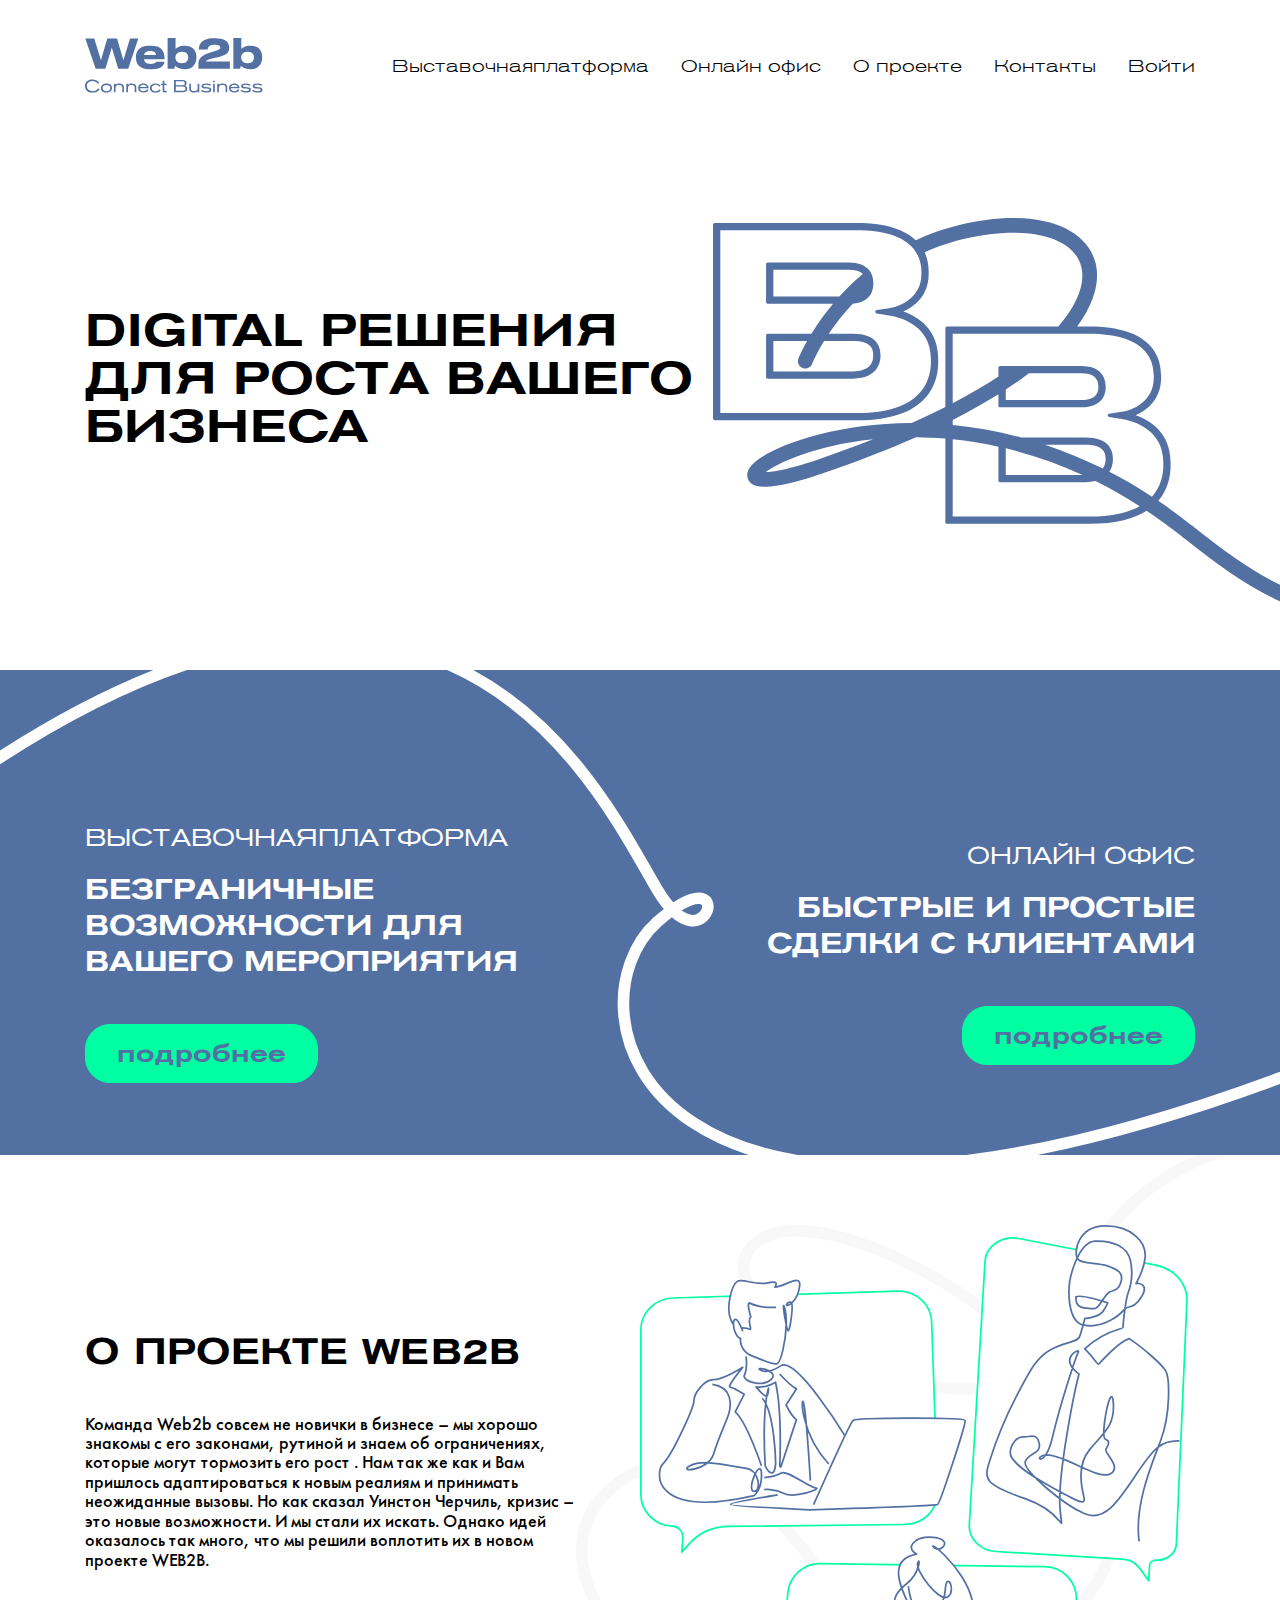
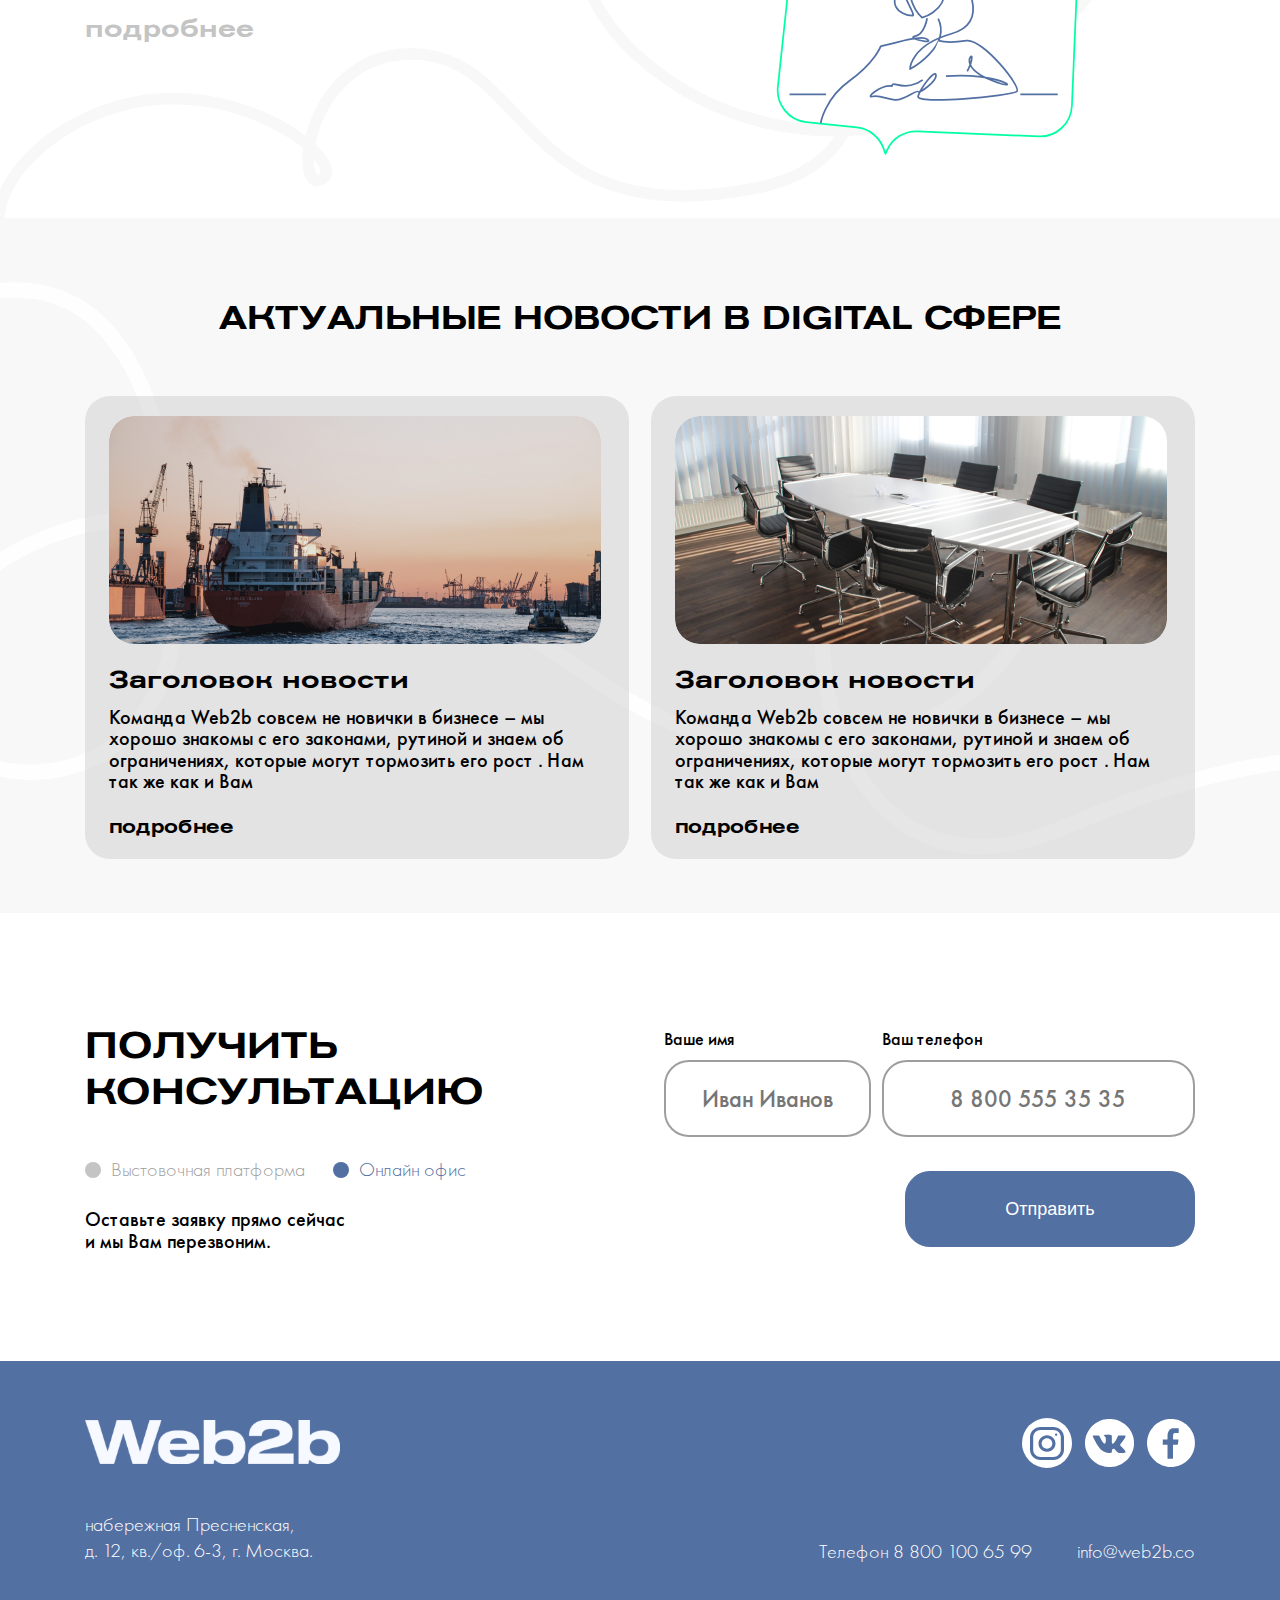
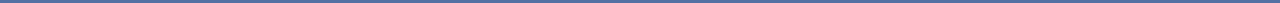
==== commit 625704bc: "all mobile version is ready" ====
--- a/index.html
+++ b/index.html
@@ -29,6 +29,7 @@
 						<a href="#" class="nav__link active">Онлайн офис</a>
 						<a href="/#about" class="nav__link">О проекте</a>
 						<a href="#footer" class="nav__link">Контакты</a>
+						<a href="#" class="nav__link nav__link--enter"><b>Войти</b></a>
 					</div>
 				</nav>
 			</div>
@@ -227,6 +228,7 @@
 		</div>
 	</footer>
 
+	<!-- Mask for bloor -->
 	<div class="mask" id="mask"></div>
 
 	<!-- jQuery -->
--- a/css/styles.min.css
+++ b/css/styles.min.css
@@ -1 +1 @@
-.evolution{padding-top:65px;padding-bottom:50px;background:url(../img/exhibition/evolution.svg) no-repeat bottom}.evolution__inner{display:-webkit-box;display:-webkit-flex;display:-ms-flexbox;display:flex;-webkit-box-align:center;-webkit-align-items:center;-ms-flex-align:center;align-items:center;-webkit-box-pack:justify;-webkit-justify-content:space-between;-ms-flex-pack:justify;justify-content:space-between}.evolution__title{font-weight:500;font-size:36px;line-height:46px;margin-bottom:14px}.evolution__description{font-weight:300;font-size:20px;line-height:125.3%}.evolution__btn{display:-webkit-box;display:-webkit-flex;display:-ms-flexbox;display:flex;-webkit-box-align:center;-webkit-align-items:center;-ms-flex-align:center;align-items:center;-webkit-box-pack:center;-webkit-justify-content:center;-ms-flex-pack:center;justify-content:center;text-decoration:none;width:278px;height:77px;margin-top:36px;background:#5370a3;border-radius:25px;color:#fff;font-weight:500;font-size:18px;line-height:23px;cursor:pointer;border:1px solid #5370a3;-webkit-transition:all .2s linear;-o-transition:all .2s linear;transition:all .2s linear}.evolution__btn:hover{color:#5370a3;background:0 0}.evolution__content{width:39%}.evolution__video{width:59%;border-radius:25px}.video__wrapper{width:100%;height:auto;position:relative}.video{width:100%;height:100%;border-radius:25px;outline:0}.vedio__mask{width:100%;height:100%;background:rgba(83,112,163,.2);-webkit-backdrop-filter:blur(26px);backdrop-filter:blur(26px);opacity:.8;border-radius:25px;position:absolute;left:0;top:0;display:-webkit-box;display:-webkit-flex;display:-ms-flexbox;display:flex;-webkit-box-align:center;-webkit-align-items:center;-ms-flex-align:center;align-items:center;-webkit-box-pack:center;-webkit-justify-content:center;-ms-flex-pack:center;justify-content:center;cursor:pointer}.vedio__mask:hover .video__play{opacity:.7}.video__play{-webkit-transition:all .2s linear;-o-transition:all .2s linear;transition:all .2s linear}.video__placeholder{width:100%;height:100%}.functions{margin-top:50px;background:#5370a3;padding-top:51px;padding-bottom:29px;color:#fff}.slider__top{display:-webkit-box;display:-webkit-flex;display:-ms-flexbox;display:flex;-webkit-box-align:center;-webkit-align-items:center;-ms-flex-align:center;align-items:center;-webkit-box-pack:justify;-webkit-justify-content:space-between;-ms-flex-pack:justify;justify-content:space-between}.slider__bot{margin-top:66px;display:-webkit-box;display:-webkit-flex;display:-ms-flexbox;display:flex;-webkit-box-align:center;-webkit-align-items:center;-ms-flex-align:center;align-items:center;-webkit-box-pack:justify;-webkit-justify-content:space-between;-ms-flex-pack:justify;justify-content:space-between}.slider__title{font-style:normal;font-weight:500;font-size:32px;line-height:41px;width:35%}.slider__description{font-weight:400;font-size:18px;line-height:23px;text-align:right;text-align:right;width:65%}.slider__subtitle{font-style:normal;font-weight:500;font-size:24px;line-height:31px;margin-bottom:25px}.slider__list__item{font-weight:300;font-size:18px;line-height:82.9%;margin-bottom:15px}.slider__nav{margin-top:7px;z-index:3;bottom:15px;left:50%}.slider__nav__wrapper{display:-webkit-box;display:-webkit-flex;display:-ms-flexbox;display:flex;-webkit-box-align:center;-webkit-align-items:center;-ms-flex-align:center;align-items:center;-webkit-box-pack:center;-webkit-justify-content:center;-ms-flex-pack:center;justify-content:center}.slider__nav__item{display:block;width:13px;height:13px;max-width:13px;max-height:13px;background:0 0;border:1px solid #fff;border-radius:50%;margin:0 5px;cursor:pointer;position:relative}.slider__nav__item span{display:none}.slider__nav__item.slick-current{background:#00ffa2;overflow:visible;position:relative}.slider__text{color:#00ffa2;font-weight:500;font-size:14px;line-height:18px;margin-bottom:8px}.benefits{padding:50px 0;background:url(../img/exhibition/benefits__bg.svg) no-repeat center;background-size:cover}.benefits__top{display:-webkit-box;display:-webkit-flex;display:-ms-flexbox;display:flex;-webkit-box-align:center;-webkit-align-items:center;-ms-flex-align:center;align-items:center;-webkit-box-pack:justify;-webkit-justify-content:space-between;-ms-flex-pack:justify;justify-content:space-between;width:100%;margin-bottom:77px}.benefits__title{font-weight:500;font-size:32px;line-height:41px}.benefits__subtitle{font-style:normal;font-weight:300;font-size:18px;line-height:23px;text-align:right}.benefits__inner{display:-webkit-box;display:-webkit-flex;display:-ms-flexbox;display:flex;-webkit-box-align:center;-webkit-align-items:center;-ms-flex-align:center;align-items:center;-webkit-box-pack:justify;-webkit-justify-content:space-between;-ms-flex-pack:justify;justify-content:space-between;-webkit-flex-wrap:wrap;-ms-flex-wrap:wrap;flex-wrap:wrap}.benefits__item{margin-bottom:50px;width:25%}.benefits__item:nth-child(12),.benefits__item:nth-child(4),.benefits__item:nth-child(8){width:150px}.benefits__name{margin-top:41px;font-style:normal;font-weight:400;font-size:20px;line-height:26px}.tarifs{padding:51px 0;background:#f8f8f8 url(../img/exhibition/tarifs.svg) no-repeat center;background-size:cover}.tarifs__title{font-weight:500;font-size:32px;line-height:41px;margin-bottom:50px}.tarifs__inner{display:-webkit-box;display:-webkit-flex;display:-ms-flexbox;display:flex;-webkit-box-align:center;-webkit-align-items:center;-ms-flex-align:center;align-items:center;-webkit-box-pack:justify;-webkit-justify-content:space-between;-ms-flex-pack:justify;justify-content:space-between}.tarifs__item{background:rgba(196,196,196,.4);border-radius:25px;padding:20px 18px;width:42%;height:728px;position:relative;display:-webkit-box;display:-webkit-flex;display:-ms-flexbox;display:flex;-webkit-box-orient:vertical;-webkit-box-direction:normal;-webkit-flex-direction:column;-ms-flex-direction:column;flex-direction:column;-webkit-box-pack:justify;-webkit-justify-content:space-between;-ms-flex-pack:justify;justify-content:space-between}.tarifs__item--big{width:56%}.tarifs__item--big .tarifs__price{margin-top:92px}.tarifs__item__title{font-style:normal;font-weight:500;font-size:32px;line-height:41px;margin-bottom:46px}.tarifs__list__item{font-weight:300;font-size:18px;line-height:23px;margin-bottom:15px;display:-webkit-box;display:-webkit-flex;display:-ms-flexbox;display:flex;-webkit-box-align:start;-webkit-align-items:flex-start;-ms-flex-align:start;align-items:flex-start;-webkit-box-pack:start;-webkit-justify-content:flex-start;-ms-flex-pack:start;justify-content:flex-start}.tarifs__list__item:last-child{margin-bottom:0}.tarifs__ok{margin-right:19px}.tarifs__price{font-style:normal;font-weight:700;font-size:52px;line-height:67px;margin-top:50px}.tarifs__description{font-style:normal;font-weight:300;font-size:18px;line-height:23px;margin-top:27px}.tarifs__btn{display:-webkit-box;display:-webkit-flex;display:-ms-flexbox;display:flex;-webkit-box-align:center;-webkit-align-items:center;-ms-flex-align:center;align-items:center;-webkit-box-pack:center;-webkit-justify-content:center;-ms-flex-pack:center;justify-content:center;text-decoration:none;width:100%;height:77px;background:#5370a3;border-radius:25px;color:#fff;font-weight:500;font-size:18px;line-height:23px;cursor:pointer;border:1px solid #5370a3;-webkit-transition:all .2s linear;-o-transition:all .2s linear;transition:all .2s linear}.tarifs__btn:hover{color:#5370a3;background:0 0}.cost{padding-top:68px;padding-bottom:87px;background:#f8f8f8 url(../img/exhibition/cost.svg) no-repeat center;background-size:cover}.cost__title{font-weight:500;font-size:32px;line-height:41px;margin-bottom:66px;text-align:center}.cost__top{display:-webkit-box;display:-webkit-flex;display:-ms-flexbox;display:flex;-webkit-box-align:center;-webkit-align-items:center;-ms-flex-align:center;align-items:center;-webkit-box-pack:center;-webkit-justify-content:center;-ms-flex-pack:center;justify-content:center;margin-bottom:86px}.cost__top__wrapper{display:-webkit-box;display:-webkit-flex;display:-ms-flexbox;display:flex;-webkit-box-align:center;-webkit-align-items:center;-ms-flex-align:center;align-items:center;-webkit-box-pack:center;-webkit-justify-content:center;-ms-flex-pack:center;justify-content:center}.cost__top__btn{border:none;border-radius:25px;height:62px;width:350px;font-style:normal;font-weight:500;font-size:18px;line-height:23px;text-align:center;outline:0;cursor:pointer;-webkit-transition:all .2s linear;-o-transition:all .2s linear;transition:all .2s linear;margin:0 15px}.cost__top__btn.active,.cost__top__btn:hover{color:#fff;background:#5370a3}.cost__wrapper{display:-webkit-box;display:-webkit-flex;display:-ms-flexbox;display:flex;-webkit-box-align:start;-webkit-align-items:flex-start;-ms-flex-align:start;align-items:flex-start;-webkit-box-pack:justify;-webkit-justify-content:space-between;-ms-flex-pack:justify;justify-content:space-between}.cost__item{background:rgba(196,196,196,.4);-webkit-backdrop-filter:blur(16px);backdrop-filter:blur(16px);border-radius:25px;padding:0 15px;text-align:center;width:32%;height:292px;display:-webkit-box;display:-webkit-flex;display:-ms-flexbox;display:flex;-webkit-box-align:center;-webkit-align-items:center;-ms-flex-align:center;align-items:center;-webkit-box-pack:center;-webkit-justify-content:center;-ms-flex-pack:center;justify-content:center;cursor:pointer;-webkit-transition:all .2s linear;-o-transition:all .2s linear;transition:all .2s linear}.cost__item--best .cost__text{margin-bottom:18px}.cost__item--best .cost__suptitle{margin-bottom:18px}.cost__item--best .cost__item__title{margin-bottom:20px}.cost__item:hover{background:rgba(83,112,163,.4);color:#fff}.cost__item:hover .cost__btn{background:#00ffa2;color:#5370a3}.cost__item__wrapper{width:100%}.cost__suptitle{font-weight:500;font-size:32px;line-height:41px;margin-bottom:34px}.cost__item__title{font-weight:700;font-size:32px;line-height:41px;margin-bottom:39px}.cost__btn{display:-webkit-box;display:-webkit-flex;display:-ms-flexbox;display:flex;-webkit-box-align:center;-webkit-align-items:center;-ms-flex-align:center;align-items:center;-webkit-box-pack:center;-webkit-justify-content:center;-ms-flex-pack:center;justify-content:center;width:100%;text-align:center;height:77px;background:#5370a3;color:#fff;font-weight:500;font-size:18px;line-height:23px;border-radius:25px;text-decoration:none;-webkit-transition:all .2s ease;-o-transition:all .2s ease;transition:all .2s ease}.cost__btn:hover{opacity:.7}.cost__wrapper{display:none}.cost__wrapper.active{display:-webkit-box;display:-webkit-flex;display:-ms-flexbox;display:flex}.evolution{padding-top:65px;padding-bottom:50px;background:url(../img/exhibition/evolution.svg) no-repeat bottom}.evolution__inner{display:-webkit-box;display:-webkit-flex;display:-ms-flexbox;display:flex;-webkit-box-align:center;-webkit-align-items:center;-ms-flex-align:center;align-items:center;-webkit-box-pack:justify;-webkit-justify-content:space-between;-ms-flex-pack:justify;justify-content:space-between}.evolution__title{font-weight:500;font-size:36px;line-height:46px;margin-bottom:14px}.evolution__description{font-weight:300;font-size:20px;line-height:125.3%}.evolution__btn{display:-webkit-box;display:-webkit-flex;display:-ms-flexbox;display:flex;-webkit-box-align:center;-webkit-align-items:center;-ms-flex-align:center;align-items:center;-webkit-box-pack:center;-webkit-justify-content:center;-ms-flex-pack:center;justify-content:center;text-decoration:none;width:278px;height:77px;margin-top:36px;background:#5370a3;border-radius:25px;color:#fff;font-weight:500;font-size:18px;line-height:23px;cursor:pointer;border:1px solid #5370a3;-webkit-transition:all .2s linear;-o-transition:all .2s linear;transition:all .2s linear}.evolution__btn:hover{color:#5370a3;background:0 0}.evolution__content{width:39%}.evolution__video{width:59%;border-radius:25px}.video__wrapper{width:100%;height:auto;position:relative}.video{width:100%;height:100%;border-radius:25px;outline:0}.vedio__mask{width:100%;height:100%;background:rgba(83,112,163,.2);-webkit-backdrop-filter:blur(26px);backdrop-filter:blur(26px);opacity:.8;border-radius:25px;position:absolute;left:0;top:0;display:-webkit-box;display:-webkit-flex;display:-ms-flexbox;display:flex;-webkit-box-align:center;-webkit-align-items:center;-ms-flex-align:center;align-items:center;-webkit-box-pack:center;-webkit-justify-content:center;-ms-flex-pack:center;justify-content:center;cursor:pointer}.vedio__mask:hover .video__play{opacity:.7}.video__play{-webkit-transition:all .2s linear;-o-transition:all .2s linear;transition:all .2s linear}.video__placeholder{width:100%;height:100%}.functions{margin-top:50px;background:#5370a3;padding-top:51px;padding-bottom:29px;color:#fff}.slider__top{display:-webkit-box;display:-webkit-flex;display:-ms-flexbox;display:flex;-webkit-box-align:center;-webkit-align-items:center;-ms-flex-align:center;align-items:center;-webkit-box-pack:justify;-webkit-justify-content:space-between;-ms-flex-pack:justify;justify-content:space-between}.slider__bot{margin-top:66px;display:-webkit-box;display:-webkit-flex;display:-ms-flexbox;display:flex;-webkit-box-align:center;-webkit-align-items:center;-ms-flex-align:center;align-items:center;-webkit-box-pack:justify;-webkit-justify-content:space-between;-ms-flex-pack:justify;justify-content:space-between}.slider__title{font-style:normal;font-weight:500;font-size:32px;line-height:41px;width:35%}.slider__description{font-weight:400;font-size:18px;line-height:23px;text-align:right;text-align:right;width:65%}.slider__subtitle{font-style:normal;font-weight:500;font-size:24px;line-height:31px;margin-bottom:25px}.slider__list__item{font-weight:300;font-size:18px;line-height:82.9%;margin-bottom:15px}.slider__nav{margin-top:7px;z-index:3;bottom:15px;left:50%}.slider__nav__wrapper{display:-webkit-box;display:-webkit-flex;display:-ms-flexbox;display:flex;-webkit-box-align:center;-webkit-align-items:center;-ms-flex-align:center;align-items:center;-webkit-box-pack:center;-webkit-justify-content:center;-ms-flex-pack:center;justify-content:center}.slider__nav__item{display:block;width:13px;height:13px;max-width:13px;max-height:13px;background:0 0;border:1px solid #fff;border-radius:50%;margin:0 5px;cursor:pointer;position:relative}.slider__nav__item span{display:none}.slider__nav__item.slick-current{background:#00ffa2;overflow:visible;position:relative}.slider__text{color:#00ffa2;font-weight:500;font-size:14px;line-height:18px;margin-bottom:8px}.benefits{padding:50px 0;background:url(../img/exhibition/benefits__bg.svg) no-repeat center;background-size:cover}.benefits__top{display:-webkit-box;display:-webkit-flex;display:-ms-flexbox;display:flex;-webkit-box-align:center;-webkit-align-items:center;-ms-flex-align:center;align-items:center;-webkit-box-pack:justify;-webkit-justify-content:space-between;-ms-flex-pack:justify;justify-content:space-between;width:100%;margin-bottom:77px}.benefits__title{font-weight:500;font-size:32px;line-height:41px}.benefits__subtitle{font-style:normal;font-weight:300;font-size:18px;line-height:23px;text-align:right}.benefits__inner{display:-webkit-box;display:-webkit-flex;display:-ms-flexbox;display:flex;-webkit-box-align:center;-webkit-align-items:center;-ms-flex-align:center;align-items:center;-webkit-box-pack:justify;-webkit-justify-content:space-between;-ms-flex-pack:justify;justify-content:space-between;-webkit-flex-wrap:wrap;-ms-flex-wrap:wrap;flex-wrap:wrap}.benefits__item{margin-bottom:50px;width:25%}.benefits__item:nth-child(12),.benefits__item:nth-child(4),.benefits__item:nth-child(8){width:150px}.benefits__name{margin-top:41px;font-style:normal;font-weight:400;font-size:20px;line-height:26px}.tarifs{padding:51px 0;background:#f8f8f8 url(../img/exhibition/tarifs.svg) no-repeat center;background-size:cover}.tarifs__title{font-weight:500;font-size:32px;line-height:41px;margin-bottom:50px}.tarifs__inner{display:-webkit-box;display:-webkit-flex;display:-ms-flexbox;display:flex;-webkit-box-align:center;-webkit-align-items:center;-ms-flex-align:center;align-items:center;-webkit-box-pack:justify;-webkit-justify-content:space-between;-ms-flex-pack:justify;justify-content:space-between}.tarifs__item{background:rgba(196,196,196,.4);border-radius:25px;padding:20px 18px;width:42%;height:728px;position:relative;display:-webkit-box;display:-webkit-flex;display:-ms-flexbox;display:flex;-webkit-box-orient:vertical;-webkit-box-direction:normal;-webkit-flex-direction:column;-ms-flex-direction:column;flex-direction:column;-webkit-box-pack:justify;-webkit-justify-content:space-between;-ms-flex-pack:justify;justify-content:space-between}.tarifs__item--big{width:56%}.tarifs__item--big .tarifs__price{margin-top:92px}.tarifs__item__title{font-style:normal;font-weight:500;font-size:32px;line-height:41px;margin-bottom:46px}.tarifs__list__item{font-weight:300;font-size:18px;line-height:23px;margin-bottom:15px;display:-webkit-box;display:-webkit-flex;display:-ms-flexbox;display:flex;-webkit-box-align:start;-webkit-align-items:flex-start;-ms-flex-align:start;align-items:flex-start;-webkit-box-pack:start;-webkit-justify-content:flex-start;-ms-flex-pack:start;justify-content:flex-start}.tarifs__list__item:last-child{margin-bottom:0}.tarifs__ok{margin-right:19px}.tarifs__price{font-style:normal;font-weight:700;font-size:52px;line-height:67px;margin-top:50px}.tarifs__description{font-style:normal;font-weight:300;font-size:18px;line-height:23px;margin-top:27px}.tarifs__btn{display:-webkit-box;display:-webkit-flex;display:-ms-flexbox;display:flex;-webkit-box-align:center;-webkit-align-items:center;-ms-flex-align:center;align-items:center;-webkit-box-pack:center;-webkit-justify-content:center;-ms-flex-pack:center;justify-content:center;text-decoration:none;width:100%;height:77px;background:#5370a3;border-radius:25px;color:#fff;font-weight:500;font-size:18px;line-height:23px;cursor:pointer;border:1px solid #5370a3;-webkit-transition:all .2s linear;-o-transition:all .2s linear;transition:all .2s linear}.tarifs__btn:hover{color:#5370a3;background:0 0}.cost{padding-top:68px;padding-bottom:87px;background:#f8f8f8 url(../img/exhibition/cost.svg) no-repeat center;background-size:cover}.cost__title{font-weight:500;font-size:32px;line-height:41px;margin-bottom:66px;text-align:center}.cost__top{display:-webkit-box;display:-webkit-flex;display:-ms-flexbox;display:flex;-webkit-box-align:center;-webkit-align-items:center;-ms-flex-align:center;align-items:center;-webkit-box-pack:center;-webkit-justify-content:center;-ms-flex-pack:center;justify-content:center;margin-bottom:86px}.cost__top__wrapper{display:-webkit-box;display:-webkit-flex;display:-ms-flexbox;display:flex;-webkit-box-align:center;-webkit-align-items:center;-ms-flex-align:center;align-items:center;-webkit-box-pack:center;-webkit-justify-content:center;-ms-flex-pack:center;justify-content:center}.cost__top__btn{border:none;border-radius:25px;height:62px;width:350px;font-style:normal;font-weight:500;font-size:18px;line-height:23px;text-align:center;outline:0;cursor:pointer;-webkit-transition:all .2s linear;-o-transition:all .2s linear;transition:all .2s linear;margin:0 15px}.cost__top__btn.active,.cost__top__btn:hover{color:#fff;background:#5370a3}.cost__wrapper{display:-webkit-box;display:-webkit-flex;display:-ms-flexbox;display:flex;-webkit-box-align:start;-webkit-align-items:flex-start;-ms-flex-align:start;align-items:flex-start;-webkit-box-pack:justify;-webkit-justify-content:space-between;-ms-flex-pack:justify;justify-content:space-between}.cost__item{background:rgba(196,196,196,.4);-webkit-backdrop-filter:blur(16px);backdrop-filter:blur(16px);border-radius:25px;padding:0 15px;text-align:center;width:32%;height:292px;display:-webkit-box;display:-webkit-flex;display:-ms-flexbox;display:flex;-webkit-box-align:center;-webkit-align-items:center;-ms-flex-align:center;align-items:center;-webkit-box-pack:center;-webkit-justify-content:center;-ms-flex-pack:center;justify-content:center;cursor:pointer;-webkit-transition:all .2s linear;-o-transition:all .2s linear;transition:all .2s linear}.cost__item--best .cost__text{margin-bottom:18px}.cost__item--best .cost__suptitle{margin-bottom:18px}.cost__item--best .cost__item__title{margin-bottom:20px}.cost__item:hover{background:rgba(83,112,163,.4);color:#fff}.cost__item:hover .cost__btn{background:#00ffa2;color:#5370a3}.cost__item__wrapper{width:100%}.cost__suptitle{font-weight:500;font-size:32px;line-height:41px;margin-bottom:34px}.cost__item__title{font-weight:700;font-size:32px;line-height:41px;margin-bottom:39px}.cost__btn{display:-webkit-box;display:-webkit-flex;display:-ms-flexbox;display:flex;-webkit-box-align:center;-webkit-align-items:center;-ms-flex-align:center;align-items:center;-webkit-box-pack:center;-webkit-justify-content:center;-ms-flex-pack:center;justify-content:center;width:100%;text-align:center;height:77px;background:#5370a3;color:#fff;font-weight:500;font-size:18px;line-height:23px;border-radius:25px;text-decoration:none;-webkit-transition:all .2s ease;-o-transition:all .2s ease;transition:all .2s ease}.cost__btn:hover{opacity:.7}.cost__wrapper{display:none}.cost__wrapper.active{display:-webkit-box;display:-webkit-flex;display:-ms-flexbox;display:flex}*{-webkit-box-sizing:border-box;box-sizing:border-box}a,abbr,acronym,address,applet,article,aside,audio,b,big,blockquote,body,canvas,caption,center,cite,code,dd,del,details,dfn,div,dl,dt,em,embed,fieldset,figcaption,figure,footer,form,h1,h2,h3,h4,h5,h6,header,hgroup,html,i,iframe,img,ins,kbd,label,legend,li,mark,menu,nav,object,ol,output,p,pre,q,ruby,s,samp,section,small,span,strike,strong,sub,summary,sup,table,tbody,td,tfoot,th,thead,time,tr,tt,u,ul,var,video{margin:0;padding:0;border:0;font-size:100%;font:inherit;vertical-align:baseline}article,aside,details,figcaption,figure,footer,header,hgroup,menu,nav,section{display:block}body{line-height:1}ol,ul{list-style:none}blockquote,q{quotes:none}blockquote:after,blockquote:before,q:after,q:before{content:"";content:none}table{border-collapse:collapse;border-spacing:0}html{overflow-x:hidden}body{font-family:"Akzidenz-Grotesk Pro";font-weight:300;font-size:18px;line-height:82.9%;color:#000;position:relative;overflow-x:hidden;min-width:320px;-webkit-box-sizing:border-box;box-sizing:border-box}img{max-width:100%}.no-xl{display:none}.xl{display:inline-block}.slick-slide{outline:0}.container{width:100%;max-width:1140px;margin:0 auto;padding:0 15px}.header{padding-top:38px}.header__inner{display:-webkit-box;display:-webkit-flex;display:-ms-flexbox;display:flex;-webkit-box-align:center;-webkit-align-items:center;-ms-flex-align:center;align-items:center;-webkit-box-pack:justify;-webkit-justify-content:space-between;-ms-flex-pack:justify;justify-content:space-between}.logo__link{-webkit-transition:all .2s linear;-o-transition:all .2s linear;transition:all .2s linear}.logo__link:hover{opacity:.7}.nav__wrapper{display:-webkit-box;display:-webkit-flex;display:-ms-flexbox;display:flex;-webkit-box-align:center;-webkit-align-items:center;-ms-flex-align:center;align-items:center;-webkit-box-pack:end;-webkit-justify-content:flex-end;-ms-flex-pack:end;justify-content:flex-end}.nav__link{display:inline-block;margin-left:32px;text-decoration:none;color:#000;border-bottom:1px solid transparent;-webkit-transition:all .2s linear;-o-transition:all .2s linear;transition:all .2s linear}.nav__link:hover{border-color:#000}.nav__link:first-child{margin-left:0}.nav__link--enter:hover{border-color:transparent;opacity:.7}.intro{padding-top:123px;height:575px}.intro .container{position:relative}.intro__tail{position:absolute;right:-135px;bottom:-80px}.intro__inner{display:-webkit-box;display:-webkit-flex;display:-ms-flexbox;display:flex;-webkit-box-align:center;-webkit-align-items:center;-ms-flex-align:center;align-items:center;-webkit-box-pack:justify;-webkit-justify-content:space-between;-ms-flex-pack:justify;justify-content:space-between}.intro__title{font-style:normal;font-weight:500;font-size:46px;line-height:105.8%}.capa{background:#5370a3 url(../img/main/capa.svg) no-repeat center;background-size:cover;padding-top:152px;padding-bottom:72px;position:relative}.capa__inner{display:-webkit-box;display:-webkit-flex;display:-ms-flexbox;display:flex;-webkit-box-align:center;-webkit-align-items:center;-ms-flex-align:center;align-items:center;-webkit-box-pack:justify;-webkit-justify-content:space-between;-ms-flex-pack:justify;justify-content:space-between}.capa__item:last-child{text-align:right}.capa__item:last-child .capa__title{text-align:right}.capa__suptitle{font-style:normal;font-weight:400;font-size:24px;line-height:31px;color:#fff;margin-bottom:18px}.capa__title{font-style:normal;font-weight:500;font-size:28px;line-height:36px;color:#fff;margin-bottom:45px}.capa__btn{-webkit-transition:all .2s linear;-o-transition:all .2s linear;transition:all .2s linear;display:inline-block;font-weight:500;font-size:24px;line-height:31px;color:#5370a3;background:#00ffa2;text-decoration:none;border:1px solid #00ffa2;border-radius:25px;padding:13px 31px;z-index:4}.capa__btn:hover{color:#00ffa2;background:0 0}.about{height:663px;background:url(../img/main/about__bg.svg) no-repeat center;background-size:cover;display:-webkit-box;display:-webkit-flex;display:-ms-flexbox;display:flex;-webkit-box-align:center;-webkit-align-items:center;-ms-flex-align:center;align-items:center;-webkit-box-pack:center;-webkit-justify-content:center;-ms-flex-pack:center;justify-content:center}.about__inner{display:-webkit-box;display:-webkit-flex;display:-ms-flexbox;display:flex;-webkit-box-align:center;-webkit-align-items:center;-ms-flex-align:center;align-items:center;-webkit-box-pack:justify;-webkit-justify-content:space-between;-ms-flex-pack:justify;justify-content:space-between}.about__title{font-weight:500;font-size:36px;line-height:46px;margin-bottom:40px}.about__text{font-family:"Futura PT";font-style:normal;font-weight:400;font-size:18px;line-height:108%}.about__text--hidden{display:none;margin-top:25px}.about__text--hidden.active{display:block}.about__showmore{display:inline-block;margin-top:44px;color:#c4c4c4;font-weight:500;font-size:24px;line-height:31px;text-decoration:none;border-bottom:1px solid transparent;-webkit-transition:all .2s linear;-o-transition:all .2s linear;transition:all .2s linear}.about__showmore:hover{border-color:#c4c4c4}.about__content{width:45%}.about__img{width:50%}.news{background:#f8f8f8 url(../img/main/news__bg.svg) no-repeat center;background-size:cover;padding-top:79px;padding-bottom:54px}.news__title{font-weight:500;font-size:32px;line-height:41px;text-align:center;margin-bottom:58px}.news__inner{display:-webkit-box;display:-webkit-flex;display:-ms-flexbox;display:flex;-webkit-box-align:start;-webkit-align-items:flex-start;-ms-flex-align:start;align-items:flex-start;-webkit-box-pack:justify;-webkit-justify-content:space-between;-ms-flex-pack:justify;justify-content:space-between}.news__item{background:rgba(196,196,196,.4);border-radius:25px;padding:20px 24px;width:49%}.news__img{width:492px;height:228px;max-width:492px;max-height:228px;border-radius:25px}.news__item__title{font-weight:500;font-size:24px;line-height:31px;margin-top:18px;margin-bottom:12px}.news__description{font-family:Futura PT;font-style:normal;font-weight:400;font-size:20px;line-height:108%}.news__link{display:inline-block;font-weight:500;font-size:18px;line-height:23px;margin-top:22px;color:#000;text-decoration:none;border-bottom:1px solid transparent;-webkit-transition:all .2s linear;-o-transition:all .2s linear;transition:all .2s linear}.news__link:hover{border-color:#000}.help{overflow:hidden;padding:109px 0}.help__inner{display:-webkit-box;display:-webkit-flex;display:-ms-flexbox;display:flex;-webkit-box-align:center;-webkit-align-items:center;-ms-flex-align:center;align-items:center;-webkit-box-pack:justify;-webkit-justify-content:space-between;-ms-flex-pack:justify;justify-content:space-between}.help__title{font-weight:500;font-size:36px;line-height:46px;text-transform:uppercase}.radio__wrapper{margin-top:45px;display:-webkit-box;display:-webkit-flex;display:-ms-flexbox;display:flex;-webkit-box-align:center;-webkit-align-items:center;-ms-flex-align:center;align-items:center;-webkit-box-pack:start;-webkit-justify-content:flex-start;-ms-flex-pack:start;justify-content:flex-start;font-family:Futura PT;font-style:normal;font-weight:300;font-size:20px;line-height:108%;color:#9e9e9e}.radio__item:first-child{margin-right:28px}.radio{position:absolute;z-index:-1;opacity:0}.radio+label{display:-webkit-inline-box;display:-webkit-inline-flex;display:-ms-inline-flexbox;display:inline-flex;-webkit-box-align:center;-webkit-align-items:center;-ms-flex-align:center;align-items:center;-webkit-user-select:none;-moz-user-select:none;-ms-user-select:none;user-select:none}.radio+label::before{content:"";display:inline-block;width:16px;height:16px;-webkit-flex-shrink:0;-ms-flex-negative:0;flex-shrink:0;-webkit-box-flex:0;-webkit-flex-grow:0;-ms-flex-positive:0;flex-grow:0;background:#c4c4c4;border-radius:50%;margin-right:10px;background-repeat:no-repeat;background-position:center center;background-size:50% 50%}.radio:checked+label{color:#5370a3}.radio:checked+label::before{border-color:#5370a3;background-color:#5370a3}.help__description{font-family:Futura PT;font-style:normal;font-weight:400;font-size:20px;line-height:108%;margin-top:27px}.form__item{display:-webkit-box;display:-webkit-flex;display:-ms-flexbox;display:flex;-webkit-box-align:start;-webkit-align-items:flex-start;-ms-flex-align:start;align-items:flex-start;-webkit-box-pack:start;-webkit-justify-content:flex-start;-ms-flex-pack:start;justify-content:flex-start;-webkit-box-orient:vertical;-webkit-box-direction:normal;-webkit-flex-direction:column;-ms-flex-direction:column;flex-direction:column}.form__wrapper{width:55%;text-align:right}.form__fields{display:-webkit-box;display:-webkit-flex;display:-ms-flexbox;display:flex;-webkit-box-align:center;-webkit-align-items:center;-ms-flex-align:center;align-items:center;-webkit-box-pack:justify;-webkit-justify-content:space-between;-ms-flex-pack:justify;justify-content:space-between;width:100%}.form__item:first-child{width:39%}.form__item:last-child{width:59%}.form__label{font-family:Futura PT;font-style:normal;font-weight:400;font-size:18px;line-height:23px;margin-bottom:10px}.form__input{border:2px solid #9e9e9e;-webkit-box-sizing:border-box;box-sizing:border-box;border-radius:25px;height:77px;outline:0;width:100%;text-align:center;font-family:Futura PT;font-style:normal;font-weight:400;font-size:24px;line-height:31px;color:#000}.form__input:active,.form__input:focus,.form__input:hover{outline:0}.form__btn{margin-top:34px;width:290px;height:76px;background:#5370a3;border-radius:25px;border:none;outline:0;color:#fff;font-weight:500;font-size:18px;line-height:23px;cursor:pointer;border:1px solid #5370a3;-webkit-transition:all .2s linear;-o-transition:all .2s linear;transition:all .2s linear}.form__btn:hover{color:#5370a3;background:0 0}.footer{background:#5370a3;padding-top:57px;padding-bottom:39px;font-family:Futura PT;font-style:normal;font-weight:300;font-size:20px;line-height:26px;color:#fff}.footer__inner{display:-webkit-box;display:-webkit-flex;display:-ms-flexbox;display:flex;-webkit-box-align:center;-webkit-align-items:center;-ms-flex-align:center;align-items:center;-webkit-box-pack:justify;-webkit-justify-content:space-between;-ms-flex-pack:justify;justify-content:space-between}.footer__address{margin-top:41px}.social{display:-webkit-box;display:-webkit-flex;display:-ms-flexbox;display:flex;-webkit-box-align:center;-webkit-align-items:center;-ms-flex-align:center;align-items:center;-webkit-box-pack:end;-webkit-justify-content:flex-end;-ms-flex-pack:end;justify-content:flex-end}.social__item{margin-left:13px;-webkit-transition:opacity .2s linear;-o-transition:opacity .2s linear;transition:opacity .2s linear}.social__item:first-child{margin-left:0}.social__item:hover{opacity:.7}.footer__contacts{display:-webkit-box;display:-webkit-flex;display:-ms-flexbox;display:flex;-webkit-box-align:center;-webkit-align-items:center;-ms-flex-align:center;align-items:center;-webkit-box-pack:end;-webkit-justify-content:flex-end;-ms-flex-pack:end;justify-content:flex-end;margin-top:64px}.footer__email{margin-left:45px}.mask{display:none}@media (max-width:1199px){.no-md{display:none}.md{display:inline-block}.header__burger{width:30px;height:25px;background:url(../img/burger--open.svg) no-repeat center;z-index:12;cursor:pointer;-webkit-transition:all .2s linear;-o-transition:all .2s linear;transition:all .2s linear}.header__burger.active{background:url(../img/burger--close.svg) no-repeat center}.nav{position:absolute;top:40px;right:5px;background:rgba(83,112,163,.6);-webkit-backdrop-filter:blur(24px);backdrop-filter:blur(24px);border-radius:25px;padding-top:56px;padding-bottom:34px;padding-left:58px;padding-right:82px;z-index:11;display:none;-webkit-transition:all .2s linear;-o-transition:all .2s linear;transition:all .2s linear}.nav.active{display:block}.nav__wrapper{-webkit-box-align:start;-webkit-align-items:flex-start;-ms-flex-align:start;align-items:flex-start;-webkit-box-orient:vertical;-webkit-box-direction:normal;-webkit-flex-direction:column;-ms-flex-direction:column;flex-direction:column;-webkit-transition:all .2s linear;-o-transition:all .2s linear;transition:all .2s linear}.nav__link{margin-left:0;margin-bottom:43px;font-weight:300;font-size:18px;line-height:23px;color:#fff}.nav__link:last-child{margin-bottom:0}.nav__link.active,.nav__link:hover{margin-left:-40px;color:#5370a3;background:#00ffa2;border-radius:25px;background-color:#00ffa2;padding:10px 40px;border:none}.mask{display:none;position:fixed;top:0;left:0;right:0;bottom:0;width:100%;height:100%;z-index:10;background:rgba(255,255,255,.2);-webkit-filter:blur(27px);filter:blur(27px);-webkit-backdrop-filter:blur(18px);backdrop-filter:blur(18px)}.mask.active{display:block}.intro{height:auto}.intro__inner{-webkit-box-orient:vertical;-webkit-box-direction:normal;-webkit-flex-direction:column;-ms-flex-direction:column;flex-direction:column;-webkit-box-align:start;-webkit-align-items:flex-start;-ms-flex-align:start;align-items:flex-start}.intro__logo{-webkit-align-self:flex-end;-ms-flex-item-align:end;align-self:flex-end}.intro__title{font-size:34px;margin-bottom:82px}.news__img{width:100%;height:auto;max-width:100%}.form__fields{-webkit-box-orient:vertical;-webkit-box-direction:normal;-webkit-flex-direction:column;-ms-flex-direction:column;flex-direction:column}.form__item{width:100%}.form__item:first-child{width:100%;margin-bottom:57px}.form__item:last-child{width:100%}}@media (max-width:767px){.no-xs{display:none}.xs{display:inline-block}.header{padding-top:28px}.logo{width:110.47px;height:32.35px}.intro{padding-top:92px;padding-bottom:60px}.intro__title{font-weight:500;font-size:23px;line-height:105.8%}.intro__logo{width:310.74px;height:207.26px}.intro__tail{right:-67px;bottom:-29px}.nav{top:17px;right:5px}.capa{padding-top:55px;padding-bottom:55px;background:url(../img/main/capa--mobile.svg) no-repeat center #5370a3;background-size:cover}.capa__inner{-webkit-box-orient:vertical;-webkit-box-direction:normal;-webkit-flex-direction:column;-ms-flex-direction:column;flex-direction:column}.capa__suptitle{font-size:18px;line-height:23px;margin-bottom:26px}.capa__title{font-weight:500;font-size:18px;line-height:23px;margin-bottom:40px}.capa__btn{font-weight:500;font-size:18px;line-height:23px}.capa__item{-webkit-align-self:flex-end;-ms-flex-item-align:end;align-self:flex-end}.capa__item:first-child{-webkit-box-ordinal-group:3;-webkit-order:2;-ms-flex-order:2;order:2;margin-top:170px;-webkit-align-self:flex-start;-ms-flex-item-align:start;align-self:flex-start}.about{padding-top:82px;padding-bottom:132px;height:auto;background:url(../img/main/about__bg--mobile.svg) no-repeat center;background-size:cover}.about__title{font-weight:500;font-size:23px;line-height:29px;margin-bottom:27px}.about__inner{-webkit-box-orient:vertical;-webkit-box-direction:normal;-webkit-flex-direction:column;-ms-flex-direction:column;flex-direction:column}.about__content{width:100%;-webkit-box-ordinal-group:3;-webkit-order:2;-ms-flex-order:2;order:2;margin-top:42px}.about__img{width:100%}.about__text{font-size:18px;line-height:108%}.about__showmore{margin-top:47px;font-size:18px;line-height:23px}.news{padding-top:45px;padding-bottom:29px;background:#f8f8f8}.news__title{font-weight:500;font-size:23px;line-height:29px;margin-bottom:52px;text-align:left}.news__inner{display:block}.news__inner .slick-list.draggable{padding-left:0!important}.news__inner .slick-track{display:-webkit-box;display:-webkit-flex;display:-ms-flexbox;display:flex}.news__item{width:312px!important;max-width:312px;padding:19px 14px 37px;margin-right:17px}.news__item__title{font-size:18px;line-height:23px;margin-bottom:6px}.news__description{font-size:20px;line-height:108%}.news__link{font-size:14px;line-height:18px;margin-top:30px}.help{padding-top:104px;padding-bottom:144px}.help__inner{-webkit-box-orient:vertical;-webkit-box-direction:normal;-webkit-flex-direction:column;-ms-flex-direction:column;flex-direction:column}.help__title{font-weight:500;font-size:23px;line-height:29px}.radio__wrapper{margin-top:30px;-webkit-box-orient:vertical;-webkit-box-direction:normal;-webkit-flex-direction:column;-ms-flex-direction:column;flex-direction:column;-webkit-box-align:start;-webkit-align-items:flex-start;-ms-flex-align:start;align-items:flex-start}.radio__item:first-child{margin-bottom:25px}.help__description{margin-top:53px;font-weight:300}.form__label{display:none}.form__wrapper{width:100%;text-align:left;margin-top:59px}.form__btn{margin-top:53px;font-weight:500}.form__input{padding-left:28px;text-align:left}.form__input::-webkit-input-placeholder{font-size:18px;line-height:23px;color:#d8d8d8}.form__input::-moz-placeholder{font-size:18px;line-height:23px;color:#d8d8d8}.form__input:-ms-input-placeholder{font-size:18px;line-height:23px;color:#d8d8d8}.form__input::-ms-input-placeholder{font-size:18px;line-height:23px;color:#d8d8d8}.form__input::placeholder{font-size:18px;line-height:23px;color:#d8d8d8}.footer{padding:44px 0}.footer__address{margin-top:33px}.footer__contacts{margin-top:44px}.footer__contacts{-webkit-box-orient:vertical;-webkit-box-direction:normal;-webkit-flex-direction:column;-ms-flex-direction:column;flex-direction:column;-webkit-box-align:start;-webkit-align-items:start;-ms-flex-align:start;align-items:start}.footer__email{margin-left:0}.slider__nav--news{width:100%;margin-top:35px}.slider__nav--news .slider__nav__item{width:8,31px;height:8,31px;max-width:8,31px;max-height:8,31px;border-color:#d8d8d8}.slider__nav--news .slider__nav__item.slick-current{background:#5370a3}}@font-face{font-family:"Akzidenz-Grotesk Pro";src:url(../fonts/akzidenzgroteskpro/akzidenzgroteskpro-lightex.ttf) format("truetype");font-weight:300;font-style:normal}@font-face{font-family:"Akzidenz-Grotesk Pro";src:url(../fonts/akzidenzgroteskpro/akzidenzgroteskpro-ext.ttf) format("truetype");font-weight:400;font-style:normal}@font-face{font-family:"Akzidenz-Grotesk Pro";src:url(../fonts/akzidenzgroteskpro/akzidenzgroteskpro-mdex.ttf) format("truetype");font-weight:500;font-style:normal}@font-face{font-family:"Akzidenz-Grotesk Pro";src:url(../fonts/akzidenzgroteskpro/akzidenzgroteskpro-boldex.ttf) format("truetype");font-weight:700;font-style:normal}@font-face{font-family:"Futura PT";src:url(../fonts/futurapt/futura_pt_light.ttf) format("truetype");font-weight:300;font-style:normal}@font-face{font-family:"Futura PT";src:url(../fonts/futurapt/FuturaPT-Medium.ttf) format("truetype");font-weight:500;font-style:normal}+.evolution{padding-top:65px;padding-bottom:50px;background:url(../img/exhibition/evolution.svg) no-repeat bottom}.evolution__inner{display:-webkit-box;display:-webkit-flex;display:-ms-flexbox;display:flex;-webkit-box-align:center;-webkit-align-items:center;-ms-flex-align:center;align-items:center;-webkit-box-pack:justify;-webkit-justify-content:space-between;-ms-flex-pack:justify;justify-content:space-between}.evolution__title{font-weight:500;font-size:36px;line-height:46px;margin-bottom:14px}.evolution__description{font-weight:300;font-size:20px;line-height:125.3%}.evolution__btn{display:-webkit-box;display:-webkit-flex;display:-ms-flexbox;display:flex;-webkit-box-align:center;-webkit-align-items:center;-ms-flex-align:center;align-items:center;-webkit-box-pack:center;-webkit-justify-content:center;-ms-flex-pack:center;justify-content:center;text-decoration:none;width:278px;height:77px;margin-top:36px;background:#5370a3;border-radius:25px;color:#fff;font-weight:500;font-size:18px;line-height:23px;cursor:pointer;border:1px solid #5370a3;-webkit-transition:all .2s linear;-o-transition:all .2s linear;transition:all .2s linear}.evolution__btn:hover{color:#5370a3;background:0 0}.evolution__content{width:39%}.evolution__video{width:59%;border-radius:25px}.video__wrapper{width:100%;height:auto;position:relative}.video{width:100%;height:100%;border-radius:25px;outline:0}.vedio__mask{width:100%;height:100%;background:rgba(83,112,163,.2);-webkit-backdrop-filter:blur(26px);backdrop-filter:blur(26px);opacity:.8;border-radius:25px;position:absolute;left:0;top:0;display:-webkit-box;display:-webkit-flex;display:-ms-flexbox;display:flex;-webkit-box-align:center;-webkit-align-items:center;-ms-flex-align:center;align-items:center;-webkit-box-pack:center;-webkit-justify-content:center;-ms-flex-pack:center;justify-content:center;cursor:pointer}.vedio__mask:hover .video__play{opacity:.7}.video__play{-webkit-transition:all .2s linear;-o-transition:all .2s linear;transition:all .2s linear}.video__placeholder{width:100%;height:100%}.functions{margin-top:50px;background:#5370a3;padding-top:51px;padding-bottom:29px;color:#fff}.slider__top{display:-webkit-box;display:-webkit-flex;display:-ms-flexbox;display:flex;-webkit-box-align:center;-webkit-align-items:center;-ms-flex-align:center;align-items:center;-webkit-box-pack:justify;-webkit-justify-content:space-between;-ms-flex-pack:justify;justify-content:space-between}.slider__bot{margin-top:66px;display:-webkit-box;display:-webkit-flex;display:-ms-flexbox;display:flex;-webkit-box-align:center;-webkit-align-items:center;-ms-flex-align:center;align-items:center;-webkit-box-pack:justify;-webkit-justify-content:space-between;-ms-flex-pack:justify;justify-content:space-between}.slider__title{font-style:normal;font-weight:500;font-size:32px;line-height:41px;width:35%}.slider__description{font-weight:400;font-size:18px;line-height:23px;text-align:right;text-align:right;width:65%}.slider__subtitle{font-style:normal;font-weight:500;font-size:24px;line-height:31px;margin-bottom:25px}.slider__list__item{font-weight:300;font-size:18px;line-height:82.9%;margin-bottom:15px}.slider__nav{margin-top:7px;z-index:3;bottom:15px;left:50%}.slider__nav__wrapper{display:-webkit-box;display:-webkit-flex;display:-ms-flexbox;display:flex;-webkit-box-align:center;-webkit-align-items:center;-ms-flex-align:center;align-items:center;-webkit-box-pack:center;-webkit-justify-content:center;-ms-flex-pack:center;justify-content:center}.slider__nav__item{display:block;width:13px;height:13px;max-width:13px;max-height:13px;background:0 0;border:1px solid #fff;border-radius:50%;margin:0 5px;cursor:pointer;position:relative}.slider__nav__item span{display:none}.slider__nav__item.slick-current{background:#00ffa2;overflow:visible;position:relative}.slider__text{color:#00ffa2;font-weight:500;font-size:14px;line-height:18px;margin-bottom:8px}.benefits{padding:50px 0;background:url(../img/exhibition/benefits__bg.svg) no-repeat center;background-size:cover}.benefits__top{display:-webkit-box;display:-webkit-flex;display:-ms-flexbox;display:flex;-webkit-box-align:center;-webkit-align-items:center;-ms-flex-align:center;align-items:center;-webkit-box-pack:justify;-webkit-justify-content:space-between;-ms-flex-pack:justify;justify-content:space-between;width:100%;margin-bottom:77px}.benefits__title{font-weight:500;font-size:32px;line-height:41px}.benefits__subtitle{font-style:normal;font-weight:300;font-size:18px;line-height:23px;text-align:right}.benefits__inner{display:-webkit-box;display:-webkit-flex;display:-ms-flexbox;display:flex;-webkit-box-align:center;-webkit-align-items:center;-ms-flex-align:center;align-items:center;-webkit-box-pack:justify;-webkit-justify-content:space-between;-ms-flex-pack:justify;justify-content:space-between;-webkit-flex-wrap:wrap;-ms-flex-wrap:wrap;flex-wrap:wrap}.benefits__item{margin-bottom:50px;width:25%}.benefits__item:nth-child(12),.benefits__item:nth-child(4),.benefits__item:nth-child(8){width:150px}.benefits__name{margin-top:41px;font-style:normal;font-weight:400;font-size:20px;line-height:26px}.tarifs{padding:51px 0;background:#f8f8f8 url(../img/exhibition/tarifs.svg) no-repeat center;background-size:cover}.tarifs__title{font-weight:500;font-size:32px;line-height:41px;margin-bottom:50px}.tarifs__inner{display:-webkit-box;display:-webkit-flex;display:-ms-flexbox;display:flex;-webkit-box-align:center;-webkit-align-items:center;-ms-flex-align:center;align-items:center;-webkit-box-pack:justify;-webkit-justify-content:space-between;-ms-flex-pack:justify;justify-content:space-between}.tarifs__item{background:rgba(196,196,196,.4);border-radius:25px;padding:20px 18px;width:42%;height:728px;position:relative;display:-webkit-box;display:-webkit-flex;display:-ms-flexbox;display:flex;-webkit-box-orient:vertical;-webkit-box-direction:normal;-webkit-flex-direction:column;-ms-flex-direction:column;flex-direction:column;-webkit-box-pack:justify;-webkit-justify-content:space-between;-ms-flex-pack:justify;justify-content:space-between}.tarifs__item--big{width:56%}.tarifs__item--big .tarifs__price{margin-top:92px}.tarifs__item__title{font-style:normal;font-weight:500;font-size:32px;line-height:41px;margin-bottom:46px}.tarifs__list__item{font-weight:300;font-size:18px;line-height:23px;margin-bottom:15px;display:-webkit-box;display:-webkit-flex;display:-ms-flexbox;display:flex;-webkit-box-align:start;-webkit-align-items:flex-start;-ms-flex-align:start;align-items:flex-start;-webkit-box-pack:start;-webkit-justify-content:flex-start;-ms-flex-pack:start;justify-content:flex-start}.tarifs__list__item:last-child{margin-bottom:0}.tarifs__ok{margin-right:19px}.tarifs__price{font-style:normal;font-weight:700;font-size:52px;line-height:67px;margin-top:50px}.tarifs__description{font-style:normal;font-weight:300;font-size:18px;line-height:23px;margin-top:27px}.tarifs__btn{display:-webkit-box;display:-webkit-flex;display:-ms-flexbox;display:flex;-webkit-box-align:center;-webkit-align-items:center;-ms-flex-align:center;align-items:center;-webkit-box-pack:center;-webkit-justify-content:center;-ms-flex-pack:center;justify-content:center;text-decoration:none;width:100%;height:77px;background:#5370a3;border-radius:25px;color:#fff;font-weight:500;font-size:18px;line-height:23px;cursor:pointer;border:1px solid #5370a3;-webkit-transition:all .2s linear;-o-transition:all .2s linear;transition:all .2s linear}.tarifs__btn:hover{color:#5370a3;background:0 0}.cost{padding-top:68px;padding-bottom:87px;background:#f8f8f8 url(../img/exhibition/cost.svg) no-repeat center;background-size:cover}.cost__title{font-weight:500;font-size:32px;line-height:41px;margin-bottom:66px;text-align:center}.cost__top{display:-webkit-box;display:-webkit-flex;display:-ms-flexbox;display:flex;-webkit-box-align:center;-webkit-align-items:center;-ms-flex-align:center;align-items:center;-webkit-box-pack:center;-webkit-justify-content:center;-ms-flex-pack:center;justify-content:center;margin-bottom:86px}.cost__top__wrapper{display:-webkit-box;display:-webkit-flex;display:-ms-flexbox;display:flex;-webkit-box-align:center;-webkit-align-items:center;-ms-flex-align:center;align-items:center;-webkit-box-pack:center;-webkit-justify-content:center;-ms-flex-pack:center;justify-content:center}.cost__top__btn{border:none;border-radius:25px;height:62px;width:350px;font-style:normal;font-weight:500;font-size:18px;line-height:23px;text-align:center;outline:0;cursor:pointer;-webkit-transition:all .2s linear;-o-transition:all .2s linear;transition:all .2s linear;margin:0 15px}.cost__top__btn.active,.cost__top__btn:hover{color:#fff;background:#5370a3}.cost__wrapper{display:-webkit-box;display:-webkit-flex;display:-ms-flexbox;display:flex;-webkit-box-align:start;-webkit-align-items:flex-start;-ms-flex-align:start;align-items:flex-start;-webkit-box-pack:justify;-webkit-justify-content:space-between;-ms-flex-pack:justify;justify-content:space-between}.cost__item{background:rgba(196,196,196,.4);-webkit-backdrop-filter:blur(16px);backdrop-filter:blur(16px);border-radius:25px;padding:0 15px;text-align:center;width:32%;height:292px;display:-webkit-box;display:-webkit-flex;display:-ms-flexbox;display:flex;-webkit-box-align:center;-webkit-align-items:center;-ms-flex-align:center;align-items:center;-webkit-box-pack:center;-webkit-justify-content:center;-ms-flex-pack:center;justify-content:center;cursor:pointer;-webkit-transition:all .2s linear;-o-transition:all .2s linear;transition:all .2s linear}.cost__item--best .cost__text{margin-bottom:18px}.cost__item--best .cost__suptitle{margin-bottom:18px}.cost__item--best .cost__item__title{margin-bottom:20px}.cost__item:hover{background:rgba(83,112,163,.4);color:#fff}.cost__item:hover .cost__btn{background:#00ffa2;color:#5370a3}.cost__item__wrapper{width:100%}.cost__suptitle{font-weight:500;font-size:32px;line-height:41px;margin-bottom:34px}.cost__item__title{font-weight:700;font-size:32px;line-height:41px;margin-bottom:39px}.cost__btn{display:-webkit-box;display:-webkit-flex;display:-ms-flexbox;display:flex;-webkit-box-align:center;-webkit-align-items:center;-ms-flex-align:center;align-items:center;-webkit-box-pack:center;-webkit-justify-content:center;-ms-flex-pack:center;justify-content:center;width:100%;text-align:center;height:77px;background:#5370a3;color:#fff;font-weight:500;font-size:18px;line-height:23px;border-radius:25px;text-decoration:none;-webkit-transition:all .2s ease;-o-transition:all .2s ease;transition:all .2s ease}.cost__btn:hover{opacity:.7}.cost__wrapper{display:none}.cost__wrapper.active{display:-webkit-box;display:-webkit-flex;display:-ms-flexbox;display:flex}@media (max-width:1199px){.tarifs__item{width:49%;height:580px;padding:17px}.tarifs__item--big{width:49%}.tarifs__item--big .tarifs__price{margin-top:36px}.tarifs__item__title{font-size:18px;line-height:23px;margin-bottom:17px}.tarifs__list__item{font-size:14px;line-height:18px}.tarifs__ok{margin-right:8px}.tarifs__price{margin-top:31px;font-size:24px;line-height:31px}.tarifs__description{font-size:14px;line-height:18px;margin-top:27px}.tarifs__btn{font-size:18px;line-height:23px;text-align:center}}@media (max-width:767px){.evolution{padding-top:92px;padding-bottom:112px;background:0 0}.evolution__title{font-size:24px;line-height:31px;margin-bottom:25px}.evolution__inner{-webkit-box-orient:vertical;-webkit-box-direction:normal;-webkit-flex-direction:column;-ms-flex-direction:column;flex-direction:column}.evolution__content{width:100%;-webkit-box-ordinal-group:3;-webkit-order:2;-ms-flex-order:2;order:2}.evolution__video{-webkit-box-ordinal-group:2;-webkit-order:1;-ms-flex-order:1;order:1;width:100%;margin-bottom:57px}.evolution__description{font-size:18px;line-height:125.3%}.evolution__btn{margin-top:42px;width:192px;height:53px;font-size:18px;line-height:23px}.functions{margin-top:0;padding-top:40px;padding-bottom:28px}.slider__top{-webkit-box-orient:vertical;-webkit-box-direction:normal;-webkit-flex-direction:column;-ms-flex-direction:column;flex-direction:column}.slider__title{font-size:22px;line-height:29px;width:100%;margin-bottom:16px}.slider__description{font-size:9px;line-height:12px;width:100%;text-align:left}.slider__bot{-webkit-box-orient:vertical;-webkit-box-direction:normal;-webkit-flex-direction:column;-ms-flex-direction:column;flex-direction:column;margin-top:35px}.slider__content{-webkit-box-ordinal-group:3;-webkit-order:2;-ms-flex-order:2;order:2;margin-top:16px;width:100%}.slider__img{-webkit-box-ordinal-group:2;-webkit-order:1;-ms-flex-order:1;order:1}.slider__list__item{font-size:14px;line-height:82.9%;margin-bottom:10px}.slider__nav{margin-top:61px}.slider__nav__item{width:8.31px;height:8.31px;max-width:8.31px;max-height:8.31px}.slider__subtitle{margin-top:54px;font-size:18px;line-height:23px;margin-bottom:0}.benefits{padding-top:135px;padding-bottom:120px;background:0 0}.benefits__top{margin-bottom:95px}.benefits__title{font-size:23px;line-height:29px}.benefits__subtitle{display:none}.benefits__item{width:40%}.benefits__item:nth-child(12),.benefits__item:nth-child(4),.benefits__item:nth-child(8){width:40%}.benefits__name{font-size:14px;line-height:18px;margin-top:38px}.benefits__img{height:65px;width:auto}.tarifs{padding-top:40px;padding-bottom:31px}.tarifs .slick-initialized .slick-slide{display:-webkit-box!important;display:-webkit-flex!important;display:-ms-flexbox!important;display:flex!important}.tarifs__title{font-size:23px;line-height:29px;margin-bottom:51px}.tarifs__inner{display:block}.tarifs__item{height:550px;width:100%;margin:5px}.tarifs__btn{height:53px}.slider__text{width:100%;margin-bottom:0;font-size:11px;line-height:14px}.cost{padding-top:40px;padding-bottom:50px;background:#f8f8f8}.cost .slick-initialized .slick-slide{display:-webkit-box;display:-webkit-flex;display:-ms-flexbox;display:flex}.cost .slick-list.draggable{padding-left:0!important;padding-right:50px}.cost .slick-track{display:-webkit-box;display:-webkit-flex;display:-ms-flexbox;display:flex}.cost__title{font-weight:500;font-size:23px;line-height:29px;-moz-text-align-last:left;text-align-last:left;margin-bottom:41px}.cost__top{display:none}.cost__wrapper{display:block}.cost__wrapper.active{display:block}.cost__item{height:208px;width:295px!important;max-width:295px;margin-right:20px}.cost__suptitle{font-size:24px;line-height:31px;margin-bottom:10px}.cost__item__title{font-size:36px;line-height:46px;margin-bottom:23px}.cost__btn{height:53px;font-size:18px;line-height:23px}.cost__section{font-size:18px;line-height:23px;margin-bottom:25px}.cost__section--special{margin-top:57px}}@media (max-width:375px){.cost__item{height:250px}.cost__item__title{font-size:30px}.cost__btn{font-size:14px}}.evolution{padding-top:65px;padding-bottom:50px;background:url(../img/exhibition/evolution.svg) no-repeat bottom}.evolution__inner{display:-webkit-box;display:-webkit-flex;display:-ms-flexbox;display:flex;-webkit-box-align:center;-webkit-align-items:center;-ms-flex-align:center;align-items:center;-webkit-box-pack:justify;-webkit-justify-content:space-between;-ms-flex-pack:justify;justify-content:space-between}.evolution__title{font-weight:500;font-size:36px;line-height:46px;margin-bottom:14px}.evolution__description{font-weight:300;font-size:20px;line-height:125.3%}.evolution__btn{display:-webkit-box;display:-webkit-flex;display:-ms-flexbox;display:flex;-webkit-box-align:center;-webkit-align-items:center;-ms-flex-align:center;align-items:center;-webkit-box-pack:center;-webkit-justify-content:center;-ms-flex-pack:center;justify-content:center;text-decoration:none;width:278px;height:77px;margin-top:36px;background:#5370a3;border-radius:25px;color:#fff;font-weight:500;font-size:18px;line-height:23px;cursor:pointer;border:1px solid #5370a3;-webkit-transition:all .2s linear;-o-transition:all .2s linear;transition:all .2s linear}.evolution__btn:hover{color:#5370a3;background:0 0}.evolution__content{width:39%}.evolution__video{width:59%;border-radius:25px}.video__wrapper{width:100%;height:auto;position:relative}.video{width:100%;height:100%;border-radius:25px;outline:0}.vedio__mask{width:100%;height:100%;background:rgba(83,112,163,.2);-webkit-backdrop-filter:blur(26px);backdrop-filter:blur(26px);opacity:.8;border-radius:25px;position:absolute;left:0;top:0;display:-webkit-box;display:-webkit-flex;display:-ms-flexbox;display:flex;-webkit-box-align:center;-webkit-align-items:center;-ms-flex-align:center;align-items:center;-webkit-box-pack:center;-webkit-justify-content:center;-ms-flex-pack:center;justify-content:center;cursor:pointer}.vedio__mask:hover .video__play{opacity:.7}.video__play{-webkit-transition:all .2s linear;-o-transition:all .2s linear;transition:all .2s linear}.video__placeholder{width:100%;height:100%}.functions{margin-top:50px;background:#5370a3;padding-top:51px;padding-bottom:29px;color:#fff}.slider__top{display:-webkit-box;display:-webkit-flex;display:-ms-flexbox;display:flex;-webkit-box-align:center;-webkit-align-items:center;-ms-flex-align:center;align-items:center;-webkit-box-pack:justify;-webkit-justify-content:space-between;-ms-flex-pack:justify;justify-content:space-between}.slider__bot{margin-top:66px;display:-webkit-box;display:-webkit-flex;display:-ms-flexbox;display:flex;-webkit-box-align:center;-webkit-align-items:center;-ms-flex-align:center;align-items:center;-webkit-box-pack:justify;-webkit-justify-content:space-between;-ms-flex-pack:justify;justify-content:space-between}.slider__title{font-style:normal;font-weight:500;font-size:32px;line-height:41px;width:35%}.slider__description{font-weight:400;font-size:18px;line-height:23px;text-align:right;text-align:right;width:65%}.slider__subtitle{font-style:normal;font-weight:500;font-size:24px;line-height:31px;margin-bottom:25px}.slider__list__item{font-weight:300;font-size:18px;line-height:82.9%;margin-bottom:15px}.slider__nav{margin-top:7px;z-index:3;bottom:15px;left:50%}.slider__nav__wrapper{display:-webkit-box;display:-webkit-flex;display:-ms-flexbox;display:flex;-webkit-box-align:center;-webkit-align-items:center;-ms-flex-align:center;align-items:center;-webkit-box-pack:center;-webkit-justify-content:center;-ms-flex-pack:center;justify-content:center}.slider__nav__item{display:block;width:13px;height:13px;max-width:13px;max-height:13px;background:0 0;border:1px solid #fff;border-radius:50%;margin:0 5px;cursor:pointer;position:relative}.slider__nav__item span{display:none}.slider__nav__item.slick-current{background:#00ffa2;overflow:visible;position:relative}.slider__text{color:#00ffa2;font-weight:500;font-size:14px;line-height:18px;margin-bottom:8px}.benefits{padding:50px 0;background:url(../img/exhibition/benefits__bg.svg) no-repeat center;background-size:cover}.benefits__top{display:-webkit-box;display:-webkit-flex;display:-ms-flexbox;display:flex;-webkit-box-align:center;-webkit-align-items:center;-ms-flex-align:center;align-items:center;-webkit-box-pack:justify;-webkit-justify-content:space-between;-ms-flex-pack:justify;justify-content:space-between;width:100%;margin-bottom:77px}.benefits__title{font-weight:500;font-size:32px;line-height:41px}.benefits__subtitle{font-style:normal;font-weight:300;font-size:18px;line-height:23px;text-align:right}.benefits__inner{display:-webkit-box;display:-webkit-flex;display:-ms-flexbox;display:flex;-webkit-box-align:center;-webkit-align-items:center;-ms-flex-align:center;align-items:center;-webkit-box-pack:justify;-webkit-justify-content:space-between;-ms-flex-pack:justify;justify-content:space-between;-webkit-flex-wrap:wrap;-ms-flex-wrap:wrap;flex-wrap:wrap}.benefits__item{margin-bottom:50px;width:25%}.benefits__item:nth-child(12),.benefits__item:nth-child(4),.benefits__item:nth-child(8){width:150px}.benefits__name{margin-top:41px;font-style:normal;font-weight:400;font-size:20px;line-height:26px}.tarifs{padding:51px 0;background:#f8f8f8 url(../img/exhibition/tarifs.svg) no-repeat center;background-size:cover}.tarifs__title{font-weight:500;font-size:32px;line-height:41px;margin-bottom:50px}.tarifs__inner{display:-webkit-box;display:-webkit-flex;display:-ms-flexbox;display:flex;-webkit-box-align:center;-webkit-align-items:center;-ms-flex-align:center;align-items:center;-webkit-box-pack:justify;-webkit-justify-content:space-between;-ms-flex-pack:justify;justify-content:space-between}.tarifs__item{background:rgba(196,196,196,.4);border-radius:25px;padding:20px 18px;width:42%;height:728px;position:relative;display:-webkit-box;display:-webkit-flex;display:-ms-flexbox;display:flex;-webkit-box-orient:vertical;-webkit-box-direction:normal;-webkit-flex-direction:column;-ms-flex-direction:column;flex-direction:column;-webkit-box-pack:justify;-webkit-justify-content:space-between;-ms-flex-pack:justify;justify-content:space-between}.tarifs__item--big{width:56%}.tarifs__item--big .tarifs__price{margin-top:92px}.tarifs__item__title{font-style:normal;font-weight:500;font-size:32px;line-height:41px;margin-bottom:46px}.tarifs__list__item{font-weight:300;font-size:18px;line-height:23px;margin-bottom:15px;display:-webkit-box;display:-webkit-flex;display:-ms-flexbox;display:flex;-webkit-box-align:start;-webkit-align-items:flex-start;-ms-flex-align:start;align-items:flex-start;-webkit-box-pack:start;-webkit-justify-content:flex-start;-ms-flex-pack:start;justify-content:flex-start}.tarifs__list__item:last-child{margin-bottom:0}.tarifs__ok{margin-right:19px}.tarifs__price{font-style:normal;font-weight:700;font-size:52px;line-height:67px;margin-top:50px}.tarifs__description{font-style:normal;font-weight:300;font-size:18px;line-height:23px;margin-top:27px}.tarifs__btn{display:-webkit-box;display:-webkit-flex;display:-ms-flexbox;display:flex;-webkit-box-align:center;-webkit-align-items:center;-ms-flex-align:center;align-items:center;-webkit-box-pack:center;-webkit-justify-content:center;-ms-flex-pack:center;justify-content:center;text-decoration:none;width:100%;height:77px;background:#5370a3;border-radius:25px;color:#fff;font-weight:500;font-size:18px;line-height:23px;cursor:pointer;border:1px solid #5370a3;-webkit-transition:all .2s linear;-o-transition:all .2s linear;transition:all .2s linear}.tarifs__btn:hover{color:#5370a3;background:0 0}.cost{padding-top:68px;padding-bottom:87px;background:#f8f8f8 url(../img/exhibition/cost.svg) no-repeat center;background-size:cover}.cost__title{font-weight:500;font-size:32px;line-height:41px;margin-bottom:66px;text-align:center}.cost__top{display:-webkit-box;display:-webkit-flex;display:-ms-flexbox;display:flex;-webkit-box-align:center;-webkit-align-items:center;-ms-flex-align:center;align-items:center;-webkit-box-pack:center;-webkit-justify-content:center;-ms-flex-pack:center;justify-content:center;margin-bottom:86px}.cost__top__wrapper{display:-webkit-box;display:-webkit-flex;display:-ms-flexbox;display:flex;-webkit-box-align:center;-webkit-align-items:center;-ms-flex-align:center;align-items:center;-webkit-box-pack:center;-webkit-justify-content:center;-ms-flex-pack:center;justify-content:center}.cost__top__btn{border:none;border-radius:25px;height:62px;width:350px;font-style:normal;font-weight:500;font-size:18px;line-height:23px;text-align:center;outline:0;cursor:pointer;-webkit-transition:all .2s linear;-o-transition:all .2s linear;transition:all .2s linear;margin:0 15px}.cost__top__btn.active,.cost__top__btn:hover{color:#fff;background:#5370a3}.cost__wrapper{display:-webkit-box;display:-webkit-flex;display:-ms-flexbox;display:flex;-webkit-box-align:start;-webkit-align-items:flex-start;-ms-flex-align:start;align-items:flex-start;-webkit-box-pack:justify;-webkit-justify-content:space-between;-ms-flex-pack:justify;justify-content:space-between}.cost__item{background:rgba(196,196,196,.4);-webkit-backdrop-filter:blur(16px);backdrop-filter:blur(16px);border-radius:25px;padding:0 15px;text-align:center;width:32%;height:292px;display:-webkit-box;display:-webkit-flex;display:-ms-flexbox;display:flex;-webkit-box-align:center;-webkit-align-items:center;-ms-flex-align:center;align-items:center;-webkit-box-pack:center;-webkit-justify-content:center;-ms-flex-pack:center;justify-content:center;cursor:pointer;-webkit-transition:all .2s linear;-o-transition:all .2s linear;transition:all .2s linear}.cost__item--best .cost__text{margin-bottom:18px}.cost__item--best .cost__suptitle{margin-bottom:18px}.cost__item--best .cost__item__title{margin-bottom:20px}.cost__item:hover{background:rgba(83,112,163,.4);color:#fff}.cost__item:hover .cost__btn{background:#00ffa2;color:#5370a3}.cost__item__wrapper{width:100%}.cost__suptitle{font-weight:500;font-size:32px;line-height:41px;margin-bottom:34px}.cost__item__title{font-weight:700;font-size:32px;line-height:41px;margin-bottom:39px}.cost__btn{display:-webkit-box;display:-webkit-flex;display:-ms-flexbox;display:flex;-webkit-box-align:center;-webkit-align-items:center;-ms-flex-align:center;align-items:center;-webkit-box-pack:center;-webkit-justify-content:center;-ms-flex-pack:center;justify-content:center;width:100%;text-align:center;height:77px;background:#5370a3;color:#fff;font-weight:500;font-size:18px;line-height:23px;border-radius:25px;text-decoration:none;-webkit-transition:all .2s ease;-o-transition:all .2s ease;transition:all .2s ease}.cost__btn:hover{opacity:.7}.cost__wrapper{display:none}.cost__wrapper.active{display:-webkit-box;display:-webkit-flex;display:-ms-flexbox;display:flex}@media (max-width:1199px){.tarifs__item{width:49%;height:580px;padding:17px}.tarifs__item--big{width:49%}.tarifs__item--big .tarifs__price{margin-top:36px}.tarifs__item__title{font-size:18px;line-height:23px;margin-bottom:17px}.tarifs__list__item{font-size:14px;line-height:18px}.tarifs__ok{margin-right:8px}.tarifs__price{margin-top:31px;font-size:24px;line-height:31px}.tarifs__description{font-size:14px;line-height:18px;margin-top:27px}.tarifs__btn{font-size:18px;line-height:23px;text-align:center}}@media (max-width:767px){.evolution{padding-top:92px;padding-bottom:112px;background:0 0}.evolution__title{font-size:24px;line-height:31px;margin-bottom:25px}.evolution__inner{-webkit-box-orient:vertical;-webkit-box-direction:normal;-webkit-flex-direction:column;-ms-flex-direction:column;flex-direction:column}.evolution__content{width:100%;-webkit-box-ordinal-group:3;-webkit-order:2;-ms-flex-order:2;order:2}.evolution__video{-webkit-box-ordinal-group:2;-webkit-order:1;-ms-flex-order:1;order:1;width:100%;margin-bottom:57px}.evolution__description{font-size:18px;line-height:125.3%}.evolution__btn{margin-top:42px;width:192px;height:53px;font-size:18px;line-height:23px}.functions{margin-top:0;padding-top:40px;padding-bottom:28px}.slider__top{-webkit-box-orient:vertical;-webkit-box-direction:normal;-webkit-flex-direction:column;-ms-flex-direction:column;flex-direction:column}.slider__title{font-size:22px;line-height:29px;width:100%;margin-bottom:16px}.slider__description{font-size:9px;line-height:12px;width:100%;text-align:left}.slider__bot{-webkit-box-orient:vertical;-webkit-box-direction:normal;-webkit-flex-direction:column;-ms-flex-direction:column;flex-direction:column;margin-top:35px}.slider__content{-webkit-box-ordinal-group:3;-webkit-order:2;-ms-flex-order:2;order:2;margin-top:16px;width:100%}.slider__img{-webkit-box-ordinal-group:2;-webkit-order:1;-ms-flex-order:1;order:1}.slider__list__item{font-size:14px;line-height:82.9%;margin-bottom:10px}.slider__nav{margin-top:61px}.slider__nav__item{width:8.31px;height:8.31px;max-width:8.31px;max-height:8.31px}.slider__subtitle{margin-top:54px;font-size:18px;line-height:23px;margin-bottom:0}.benefits{padding-top:135px;padding-bottom:120px;background:0 0}.benefits__top{margin-bottom:95px}.benefits__title{font-size:23px;line-height:29px}.benefits__subtitle{display:none}.benefits__item{width:40%}.benefits__item:nth-child(12),.benefits__item:nth-child(4),.benefits__item:nth-child(8){width:40%}.benefits__name{font-size:14px;line-height:18px;margin-top:38px}.benefits__img{height:65px;width:auto}.tarifs{padding-top:40px;padding-bottom:31px}.tarifs .slick-initialized .slick-slide{display:-webkit-box!important;display:-webkit-flex!important;display:-ms-flexbox!important;display:flex!important}.tarifs__title{font-size:23px;line-height:29px;margin-bottom:51px}.tarifs__inner{display:block}.tarifs__item{height:550px;width:100%;margin:5px}.tarifs__btn{height:53px}.slider__text{width:100%;margin-bottom:0;font-size:11px;line-height:14px}.cost{padding-top:40px;padding-bottom:50px;background:#f8f8f8}.cost .slick-initialized .slick-slide{display:-webkit-box;display:-webkit-flex;display:-ms-flexbox;display:flex}.cost .slick-list.draggable{padding-left:0!important;padding-right:50px}.cost .slick-track{display:-webkit-box;display:-webkit-flex;display:-ms-flexbox;display:flex}.cost__title{font-weight:500;font-size:23px;line-height:29px;-moz-text-align-last:left;text-align-last:left;margin-bottom:41px}.cost__top{display:none}.cost__wrapper{display:block}.cost__wrapper.active{display:block}.cost__item{height:208px;width:295px!important;max-width:295px;margin-right:20px}.cost__suptitle{font-size:24px;line-height:31px;margin-bottom:10px}.cost__item__title{font-size:36px;line-height:46px;margin-bottom:23px}.cost__btn{height:53px;font-size:18px;line-height:23px}.cost__section{font-size:18px;line-height:23px;margin-bottom:25px}.cost__section--special{margin-top:57px}}@media (max-width:375px){.cost__item{height:250px}.cost__item__title{font-size:30px}.cost__btn{font-size:14px}}*{-webkit-box-sizing:border-box;box-sizing:border-box}a,abbr,acronym,address,applet,article,aside,audio,b,big,blockquote,body,canvas,caption,center,cite,code,dd,del,details,dfn,div,dl,dt,em,embed,fieldset,figcaption,figure,footer,form,h1,h2,h3,h4,h5,h6,header,hgroup,html,i,iframe,img,ins,kbd,label,legend,li,mark,menu,nav,object,ol,output,p,pre,q,ruby,s,samp,section,small,span,strike,strong,sub,summary,sup,table,tbody,td,tfoot,th,thead,time,tr,tt,u,ul,var,video{margin:0;padding:0;border:0;font-size:100%;font:inherit;vertical-align:baseline}article,aside,details,figcaption,figure,footer,header,hgroup,menu,nav,section{display:block}body{line-height:1}ol,ul{list-style:none}blockquote,q{quotes:none}blockquote:after,blockquote:before,q:after,q:before{content:"";content:none}table{border-collapse:collapse;border-spacing:0}html{overflow-x:hidden}body{font-family:"Akzidenz-Grotesk Pro";font-weight:300;font-size:18px;line-height:82.9%;color:#000;position:relative;overflow-x:hidden;min-width:320px;-webkit-box-sizing:border-box;box-sizing:border-box}img{max-width:100%}.no-xl{display:none}.xl{display:inline-block}.slick-slide{outline:0}.container{width:100%;max-width:1140px;margin:0 auto;padding:0 15px}.header{padding-top:38px}.header__inner{display:-webkit-box;display:-webkit-flex;display:-ms-flexbox;display:flex;-webkit-box-align:center;-webkit-align-items:center;-ms-flex-align:center;align-items:center;-webkit-box-pack:justify;-webkit-justify-content:space-between;-ms-flex-pack:justify;justify-content:space-between}.logo__link{-webkit-transition:all .2s linear;-o-transition:all .2s linear;transition:all .2s linear}.logo__link:hover{opacity:.7}.nav__wrapper{display:-webkit-box;display:-webkit-flex;display:-ms-flexbox;display:flex;-webkit-box-align:center;-webkit-align-items:center;-ms-flex-align:center;align-items:center;-webkit-box-pack:end;-webkit-justify-content:flex-end;-ms-flex-pack:end;justify-content:flex-end}.nav__link{display:inline-block;margin-left:32px;text-decoration:none;color:#000;border-bottom:1px solid transparent;-webkit-transition:all .2s linear;-o-transition:all .2s linear;transition:all .2s linear}.nav__link:hover{border-color:#000}.nav__link:first-child{margin-left:0}.nav__link--enter:hover{border-color:transparent;opacity:.7}.intro{padding-top:123px;height:575px}.intro .container{position:relative}.intro__tail{position:absolute;right:-135px;bottom:-80px}.intro__inner{display:-webkit-box;display:-webkit-flex;display:-ms-flexbox;display:flex;-webkit-box-align:center;-webkit-align-items:center;-ms-flex-align:center;align-items:center;-webkit-box-pack:justify;-webkit-justify-content:space-between;-ms-flex-pack:justify;justify-content:space-between}.intro__title{font-style:normal;font-weight:500;font-size:46px;line-height:105.8%}.capa{background:#5370a3 url(../img/main/capa.svg) no-repeat center;background-size:cover;padding-top:152px;padding-bottom:72px;position:relative}.capa__inner{display:-webkit-box;display:-webkit-flex;display:-ms-flexbox;display:flex;-webkit-box-align:center;-webkit-align-items:center;-ms-flex-align:center;align-items:center;-webkit-box-pack:justify;-webkit-justify-content:space-between;-ms-flex-pack:justify;justify-content:space-between}.capa__item:last-child{text-align:right}.capa__item:last-child .capa__title{text-align:right}.capa__suptitle{font-style:normal;font-weight:400;font-size:24px;line-height:31px;color:#fff;margin-bottom:18px}.capa__title{font-style:normal;font-weight:500;font-size:28px;line-height:36px;color:#fff;margin-bottom:45px}.capa__btn{-webkit-transition:all .2s linear;-o-transition:all .2s linear;transition:all .2s linear;display:inline-block;font-weight:500;font-size:24px;line-height:31px;color:#5370a3;background:#00ffa2;text-decoration:none;border:1px solid #00ffa2;border-radius:25px;padding:13px 31px;z-index:4}.capa__btn:hover{color:#00ffa2;background:0 0}.about{height:663px;background:url(../img/main/about__bg.svg) no-repeat center;background-size:cover;display:-webkit-box;display:-webkit-flex;display:-ms-flexbox;display:flex;-webkit-box-align:center;-webkit-align-items:center;-ms-flex-align:center;align-items:center;-webkit-box-pack:center;-webkit-justify-content:center;-ms-flex-pack:center;justify-content:center}.about__inner{display:-webkit-box;display:-webkit-flex;display:-ms-flexbox;display:flex;-webkit-box-align:center;-webkit-align-items:center;-ms-flex-align:center;align-items:center;-webkit-box-pack:justify;-webkit-justify-content:space-between;-ms-flex-pack:justify;justify-content:space-between}.about__title{font-weight:500;font-size:36px;line-height:46px;margin-bottom:40px}.about__text{font-family:"Futura PT";font-style:normal;font-weight:400;font-size:18px;line-height:108%}.about__text--hidden{display:none;margin-top:25px}.about__text--hidden.active{display:block}.about__showmore{display:inline-block;margin-top:44px;color:#c4c4c4;font-weight:500;font-size:24px;line-height:31px;text-decoration:none;border-bottom:1px solid transparent;-webkit-transition:all .2s linear;-o-transition:all .2s linear;transition:all .2s linear}.about__showmore:hover{border-color:#c4c4c4}.about__content{width:45%}.about__img{width:50%}.news{background:#f8f8f8 url(../img/main/news__bg.svg) no-repeat center;background-size:cover;padding-top:79px;padding-bottom:54px}.news__title{font-weight:500;font-size:32px;line-height:41px;text-align:center;margin-bottom:58px}.news__inner{display:-webkit-box;display:-webkit-flex;display:-ms-flexbox;display:flex;-webkit-box-align:start;-webkit-align-items:flex-start;-ms-flex-align:start;align-items:flex-start;-webkit-box-pack:justify;-webkit-justify-content:space-between;-ms-flex-pack:justify;justify-content:space-between}.news__item{background:rgba(196,196,196,.4);border-radius:25px;padding:20px 24px;width:49%}.news__img{width:492px;height:228px;max-width:492px;max-height:228px;border-radius:25px}.news__item__title{font-weight:500;font-size:24px;line-height:31px;margin-top:18px;margin-bottom:12px}.news__description{font-family:Futura PT;font-style:normal;font-weight:400;font-size:20px;line-height:108%}.news__link{display:inline-block;font-weight:500;font-size:18px;line-height:23px;margin-top:22px;color:#000;text-decoration:none;border-bottom:1px solid transparent;-webkit-transition:all .2s linear;-o-transition:all .2s linear;transition:all .2s linear}.news__link:hover{border-color:#000}.help{overflow:hidden;padding:109px 0}.help__inner{display:-webkit-box;display:-webkit-flex;display:-ms-flexbox;display:flex;-webkit-box-align:center;-webkit-align-items:center;-ms-flex-align:center;align-items:center;-webkit-box-pack:justify;-webkit-justify-content:space-between;-ms-flex-pack:justify;justify-content:space-between}.help__title{font-weight:500;font-size:36px;line-height:46px;text-transform:uppercase}.radio__wrapper{margin-top:45px;display:-webkit-box;display:-webkit-flex;display:-ms-flexbox;display:flex;-webkit-box-align:center;-webkit-align-items:center;-ms-flex-align:center;align-items:center;-webkit-box-pack:start;-webkit-justify-content:flex-start;-ms-flex-pack:start;justify-content:flex-start;font-family:Futura PT;font-style:normal;font-weight:300;font-size:20px;line-height:108%;color:#9e9e9e}.radio__item:first-child{margin-right:28px}.radio{position:absolute;z-index:-1;opacity:0}.radio+label{display:-webkit-inline-box;display:-webkit-inline-flex;display:-ms-inline-flexbox;display:inline-flex;-webkit-box-align:center;-webkit-align-items:center;-ms-flex-align:center;align-items:center;-webkit-user-select:none;-moz-user-select:none;-ms-user-select:none;user-select:none}.radio+label::before{content:"";display:inline-block;width:16px;height:16px;-webkit-flex-shrink:0;-ms-flex-negative:0;flex-shrink:0;-webkit-box-flex:0;-webkit-flex-grow:0;-ms-flex-positive:0;flex-grow:0;background:#c4c4c4;border-radius:50%;margin-right:10px;background-repeat:no-repeat;background-position:center center;background-size:50% 50%}.radio:checked+label{color:#5370a3}.radio:checked+label::before{border-color:#5370a3;background-color:#5370a3}.help__description{font-family:Futura PT;font-style:normal;font-weight:400;font-size:20px;line-height:108%;margin-top:27px}.form__item{display:-webkit-box;display:-webkit-flex;display:-ms-flexbox;display:flex;-webkit-box-align:start;-webkit-align-items:flex-start;-ms-flex-align:start;align-items:flex-start;-webkit-box-pack:start;-webkit-justify-content:flex-start;-ms-flex-pack:start;justify-content:flex-start;-webkit-box-orient:vertical;-webkit-box-direction:normal;-webkit-flex-direction:column;-ms-flex-direction:column;flex-direction:column}.form__wrapper{width:55%;text-align:right}.form__fields{display:-webkit-box;display:-webkit-flex;display:-ms-flexbox;display:flex;-webkit-box-align:center;-webkit-align-items:center;-ms-flex-align:center;align-items:center;-webkit-box-pack:justify;-webkit-justify-content:space-between;-ms-flex-pack:justify;justify-content:space-between;width:100%}.form__item:first-child{width:39%}.form__item:last-child{width:59%}.form__label{font-family:Futura PT;font-style:normal;font-weight:400;font-size:18px;line-height:23px;margin-bottom:10px}.form__input{border:2px solid #9e9e9e;-webkit-box-sizing:border-box;box-sizing:border-box;border-radius:25px;height:77px;outline:0;width:100%;text-align:center;font-family:Futura PT;font-style:normal;font-weight:400;font-size:24px;line-height:31px;color:#000}.form__input:active,.form__input:focus,.form__input:hover{outline:0}.form__btn{margin-top:34px;width:290px;height:76px;background:#5370a3;border-radius:25px;border:none;outline:0;color:#fff;font-weight:500;font-size:18px;line-height:23px;cursor:pointer;border:1px solid #5370a3;-webkit-transition:all .2s linear;-o-transition:all .2s linear;transition:all .2s linear}.form__btn:hover{color:#5370a3;background:0 0}.footer{background:#5370a3;padding-top:57px;padding-bottom:39px;font-family:Futura PT;font-style:normal;font-weight:300;font-size:20px;line-height:26px;color:#fff}.footer__inner{display:-webkit-box;display:-webkit-flex;display:-ms-flexbox;display:flex;-webkit-box-align:center;-webkit-align-items:center;-ms-flex-align:center;align-items:center;-webkit-box-pack:justify;-webkit-justify-content:space-between;-ms-flex-pack:justify;justify-content:space-between}.footer__address{margin-top:41px}.social{display:-webkit-box;display:-webkit-flex;display:-ms-flexbox;display:flex;-webkit-box-align:center;-webkit-align-items:center;-ms-flex-align:center;align-items:center;-webkit-box-pack:end;-webkit-justify-content:flex-end;-ms-flex-pack:end;justify-content:flex-end}.social__item{margin-left:13px;-webkit-transition:opacity .2s linear;-o-transition:opacity .2s linear;transition:opacity .2s linear}.social__item:first-child{margin-left:0}.social__item:hover{opacity:.7}.footer__contacts{display:-webkit-box;display:-webkit-flex;display:-ms-flexbox;display:flex;-webkit-box-align:center;-webkit-align-items:center;-ms-flex-align:center;align-items:center;-webkit-box-pack:end;-webkit-justify-content:flex-end;-ms-flex-pack:end;justify-content:flex-end;margin-top:64px}.footer__email{margin-left:45px}.mask{display:none}@media (max-width:1199px){.no-md{display:none}.md{display:inline-block}.header__burger{width:30px;height:25px;background:url(../img/burger--open.svg) no-repeat center;z-index:12;cursor:pointer;-webkit-transition:all .2s linear;-o-transition:all .2s linear;transition:all .2s linear}.header__burger.active{background:url(../img/burger--close.svg) no-repeat center}.nav{position:absolute;top:40px;right:5px;background:rgba(83,112,163,.6);-webkit-backdrop-filter:blur(24px);backdrop-filter:blur(24px);border-radius:25px;padding-top:56px;padding-bottom:34px;padding-left:58px;padding-right:82px;z-index:11;display:none;-webkit-transition:all .2s linear;-o-transition:all .2s linear;transition:all .2s linear}.nav.active{display:block}.nav__wrapper{-webkit-box-align:start;-webkit-align-items:flex-start;-ms-flex-align:start;align-items:flex-start;-webkit-box-orient:vertical;-webkit-box-direction:normal;-webkit-flex-direction:column;-ms-flex-direction:column;flex-direction:column;-webkit-transition:all .2s linear;-o-transition:all .2s linear;transition:all .2s linear}.nav__link{margin-left:0;margin-bottom:43px;font-weight:300;font-size:18px;line-height:23px;color:#fff}.nav__link:last-child{margin-bottom:0}.nav__link.active,.nav__link:hover{margin-left:-40px;color:#5370a3;background:#00ffa2;border-radius:25px;background-color:#00ffa2;padding:10px 40px;border:none}.mask{display:none;position:fixed;top:0;left:0;right:0;bottom:0;width:100%;height:100%;z-index:10;background:rgba(255,255,255,.2);-webkit-filter:blur(27px);filter:blur(27px);-webkit-backdrop-filter:blur(18px);backdrop-filter:blur(18px)}.mask.active{display:block}.intro{height:auto}.intro__inner{-webkit-box-orient:vertical;-webkit-box-direction:normal;-webkit-flex-direction:column;-ms-flex-direction:column;flex-direction:column;-webkit-box-align:start;-webkit-align-items:flex-start;-ms-flex-align:start;align-items:flex-start}.intro__logo{-webkit-align-self:flex-end;-ms-flex-item-align:end;align-self:flex-end}.intro__title{font-size:34px;margin-bottom:82px}.news__img{width:100%;height:auto;max-width:100%}.form__fields{-webkit-box-orient:vertical;-webkit-box-direction:normal;-webkit-flex-direction:column;-ms-flex-direction:column;flex-direction:column}.form__item{width:100%}.form__item:first-child{width:100%;margin-bottom:57px}.form__item:last-child{width:100%}}@media (max-width:767px){.no-xs{display:none}.xs{display:inline-block}.header{padding-top:28px}.logo{width:110.47px;height:32.35px}.intro{padding-top:92px;padding-bottom:60px}.intro__title{font-weight:500;font-size:23px;line-height:105.8%}.intro__logo{width:310.74px;height:207.26px}.intro__tail{right:-67px;bottom:-29px}.nav{top:17px;right:5px}.capa{padding-top:55px;padding-bottom:55px;background:url(../img/main/capa--mobile.svg) no-repeat center #5370a3;background-size:cover}.capa__inner{-webkit-box-orient:vertical;-webkit-box-direction:normal;-webkit-flex-direction:column;-ms-flex-direction:column;flex-direction:column}.capa__suptitle{font-size:18px;line-height:23px;margin-bottom:26px}.capa__title{font-weight:500;font-size:18px;line-height:23px;margin-bottom:40px}.capa__btn{font-weight:500;font-size:18px;line-height:23px}.capa__item{-webkit-align-self:flex-end;-ms-flex-item-align:end;align-self:flex-end}.capa__item:first-child{-webkit-box-ordinal-group:3;-webkit-order:2;-ms-flex-order:2;order:2;margin-top:170px;-webkit-align-self:flex-start;-ms-flex-item-align:start;align-self:flex-start}.about{padding-top:82px;padding-bottom:132px;height:auto;background:url(../img/main/about__bg--mobile.svg) no-repeat center;background-size:cover}.about__title{font-weight:500;font-size:23px;line-height:29px;margin-bottom:27px}.about__inner{-webkit-box-orient:vertical;-webkit-box-direction:normal;-webkit-flex-direction:column;-ms-flex-direction:column;flex-direction:column}.about__content{width:100%;-webkit-box-ordinal-group:3;-webkit-order:2;-ms-flex-order:2;order:2;margin-top:42px}.about__img{width:100%}.about__text{font-size:18px;line-height:108%}.about__showmore{margin-top:47px;font-size:18px;line-height:23px}.news{padding-top:45px;padding-bottom:29px;background:#f8f8f8}.news__title{font-weight:500;font-size:23px;line-height:29px;margin-bottom:52px;text-align:left}.news__inner{display:block}.news__inner .slick-list.draggable{padding-left:0!important}.news__inner .slick-track{display:-webkit-box;display:-webkit-flex;display:-ms-flexbox;display:flex}.news__item{width:312px!important;max-width:312px;padding:19px 14px 37px;margin-right:17px}.news__item__title{font-size:18px;line-height:23px;margin-bottom:6px}.news__description{font-size:20px;line-height:108%}.news__link{font-size:14px;line-height:18px;margin-top:30px}.help{padding-top:104px;padding-bottom:144px}.help__inner{-webkit-box-orient:vertical;-webkit-box-direction:normal;-webkit-flex-direction:column;-ms-flex-direction:column;flex-direction:column}.help__title{font-weight:500;font-size:23px;line-height:29px}.radio__wrapper{margin-top:30px;-webkit-box-orient:vertical;-webkit-box-direction:normal;-webkit-flex-direction:column;-ms-flex-direction:column;flex-direction:column;-webkit-box-align:start;-webkit-align-items:flex-start;-ms-flex-align:start;align-items:flex-start}.radio__item:first-child{margin-bottom:25px}.help__description{margin-top:45px;font-weight:300}.form__label{display:none}.form__wrapper{width:100%;text-align:left;margin-top:59px}.form__btn{margin-top:53px;font-weight:500}.form__input{padding-left:28px;text-align:left}.form__input::-webkit-input-placeholder{font-size:18px;line-height:23px;color:#d8d8d8}.form__input::-moz-placeholder{font-size:18px;line-height:23px;color:#d8d8d8}.form__input:-ms-input-placeholder{font-size:18px;line-height:23px;color:#d8d8d8}.form__input::-ms-input-placeholder{font-size:18px;line-height:23px;color:#d8d8d8}.form__input::placeholder{font-size:18px;line-height:23px;color:#d8d8d8}.footer{padding:44px 0}.footer__address{margin-top:33px}.footer__contacts{margin-top:44px}.footer__contacts{-webkit-box-orient:vertical;-webkit-box-direction:normal;-webkit-flex-direction:column;-ms-flex-direction:column;flex-direction:column;-webkit-box-align:start;-webkit-align-items:start;-ms-flex-align:start;align-items:start}.footer__email{margin-left:0}.slider__nav--news{width:100%;margin-top:35px}.slider__nav--news .slider__nav__item{width:8,31px;height:8,31px;max-width:8,31px;max-height:8,31px;border-color:#d8d8d8}.slider__nav--news .slider__nav__item.slick-current{background:#5370a3}}@font-face{font-family:"Akzidenz-Grotesk Pro";src:url(../fonts/akzidenzgroteskpro/akzidenzgroteskpro-lightex.ttf) format("truetype");font-weight:300;font-style:normal}@font-face{font-family:"Akzidenz-Grotesk Pro";src:url(../fonts/akzidenzgroteskpro/akzidenzgroteskpro-ext.ttf) format("truetype");font-weight:400;font-style:normal}@font-face{font-family:"Akzidenz-Grotesk Pro";src:url(../fonts/akzidenzgroteskpro/akzidenzgroteskpro-mdex.ttf) format("truetype");font-weight:500;font-style:normal}@font-face{font-family:"Akzidenz-Grotesk Pro";src:url(../fonts/akzidenzgroteskpro/akzidenzgroteskpro-boldex.ttf) format("truetype");font-weight:700;font-style:normal}@font-face{font-family:"Futura PT";src:url(../fonts/futurapt/futura_pt_light.ttf) format("truetype");font-weight:300;font-style:normal}@font-face{font-family:"Futura PT";src:url(../fonts/futurapt/FuturaPT-Medium.ttf) format("truetype");font-weight:500;font-style:normal}